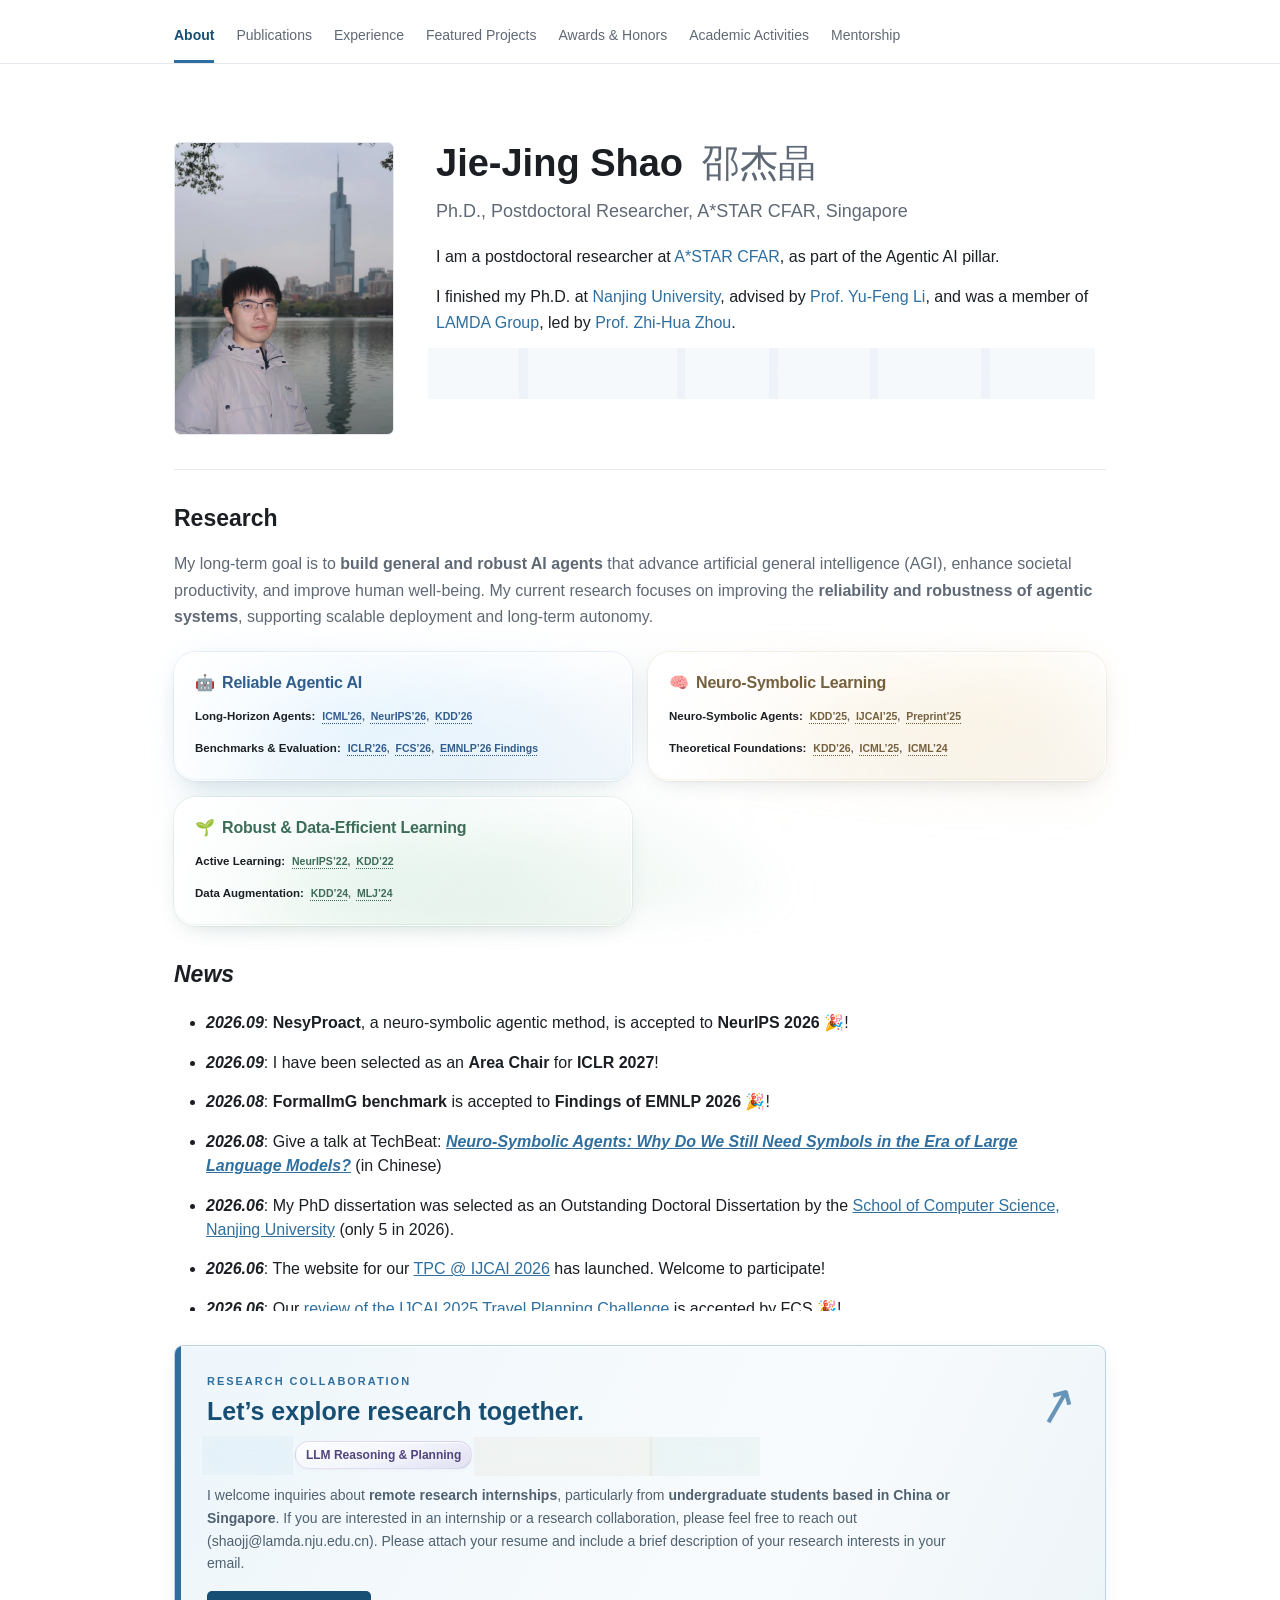
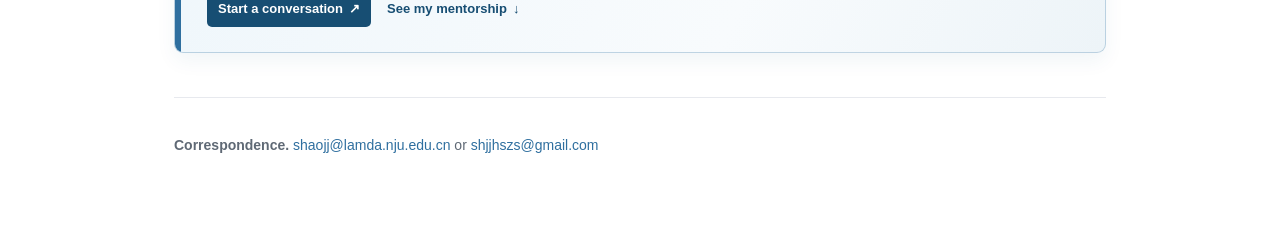
==== index.html @ 8a4b011b "Simplify recruitment email guidance to use resume" ====
<!doctype html>
<html lang="en">
  <head>
    <meta charset="utf-8">
    <meta name="viewport" content="width=device-width, initial-scale=1">
    <meta name="description" content="Jie-Jing Shao, postdoctoral researcher at A*STAR CFAR. Research in LLM agents, neuro-symbolic learning, and robust machine learning.">
    <title>Jie-Jing Shao</title>
    <link rel="icon" type="image/png" sizes="64x64" href="img/favicon-clean-shaven.png">
    <link rel="stylesheet" href="style.css">
  </head>
  <body>
    <header class="site-header">
      <nav class="nav" aria-label="Primary navigation">
        <div class="nav-links">
          <a href="#home">About</a>
          <a href="#publications">Publications</a>
          <a href="#experience">Experience</a>
          <a href="#projects">Featured Projects</a>
          <a href="#awards">Awards &amp; Honors</a>
          <a href="#service">Academic Activities</a>
          <a href="#mentorship">Mentorship</a>
        </div>
      </nav>
    </header>

    <main class="container">
      <section class="hero" id="home">
        <img class="portrait" src="img/shjj_2024_3.jpg" alt="Jie-Jing Shao">
        <div>
          <h1>Jie-Jing Shao <span class="chinese-name">邵杰晶</span></h1>
          <p class="role">Ph.D., Postdoctoral Researcher, A*STAR CFAR, Singapore</p>
          <p>
            I am a postdoctoral researcher at
            <a href="https://www.a-star.edu.sg/cfar">A*STAR CFAR</a>, as part of the Agentic AI pillar.
          </p>
          <p>
            I finished my Ph.D. at
            <a href="https://www.nju.edu.cn/">Nanjing University</a>, advised by
            <a href="https://cs.nju.edu.cn/liyf/">Prof. Yu-Feng Li</a>, and was a member of
            <a href="http://www.lamda.nju.edu.cn/">LAMDA Group</a>, led by
            <a href="http://cs.nju.edu.cn/zhouzh/">Prof. Zhi-Hua Zhou</a>.
          </p>
          <div class="link-row" aria-label="Profile links">
            <a class="pill profile-link" href="mailto:shaojj@lamda.nju.edu.cn" aria-describedby="profile-email">
              <svg class="profile-logo" viewBox="0 0 24 24" aria-hidden="true"><path d="M3 4h18a2 2 0 0 1 2 2v12a2 2 0 0 1-2 2H3a2 2 0 0 1-2-2V6a2 2 0 0 1 2-2Zm9 8.25L3.6 6.5v2.1L12 14.35l8.4-5.75V6.5L12 12.25Z" fill-rule="evenodd"/></svg>
              <span>Email</span>
              <span class="profile-tooltip" id="profile-email" role="tooltip">shaojj@lamda.nju.edu.cn</span>
            </a>
            <a class="pill profile-link" href="https://scholar.google.com/citations?user=k1tEDpQAAAAJ" aria-describedby="profile-scholar">
              <svg class="profile-logo" viewBox="0 0 24 24" aria-hidden="true"><path d="M12 2 0 10l12 8 12-8z"/><path d="M5 14v5c4 4 10 4 14 0v-5l-7 5z"/></svg>
              <span>Google Scholar</span>
              <span class="profile-tooltip" id="profile-scholar" role="tooltip">View citations</span>
            </a>
            <a class="pill profile-link" href="https://dblp.org/pid/299/4982.html" aria-describedby="profile-dblp">
              <svg class="profile-logo" viewBox="0 0 24 24" aria-hidden="true"><path d="m3 2 9 5v10l-9-5zm10 5 8 5v10l-8-5z"/></svg>
              <span>DBLP</span>
              <span class="profile-tooltip" id="profile-dblp" role="tooltip">Full publication list</span>
            </a>
            <a class="pill profile-link" href="https://github.com/sh-jj" aria-describedby="profile-github">
              <svg class="profile-logo" viewBox="0 0 24 24" aria-hidden="true"><path d="M12 .8a11.2 11.2 0 0 0-3.54 21.83c.56.1.77-.24.77-.54v-2.1c-3.13.68-3.79-1.33-3.79-1.33-.51-1.3-1.25-1.65-1.25-1.65-1.02-.7.08-.69.08-.69 1.13.08 1.73 1.16 1.73 1.16 1 1.72 2.62 1.22 3.26.93.1-.72.39-1.21.71-1.49-2.5-.28-5.13-1.25-5.13-5.57 0-1.23.44-2.23 1.16-3.02-.12-.28-.5-1.43.11-2.98 0 0 .94-.3 3.08 1.15a10.7 10.7 0 0 1 5.6 0c2.14-1.45 3.08-1.15 3.08-1.15.61 1.55.23 2.7.11 2.98.72.79 1.16 1.79 1.16 3.02 0 4.33-2.63 5.29-5.14 5.57.4.35.76 1.03.76 2.08v3.09c0 .3.2.65.78.54A11.2 11.2 0 0 0 12 .8z"/></svg>
              <span>GitHub</span>
              <span class="profile-tooltip" id="profile-github" role="tooltip">@sh-jj</span>
            </a>
            <a class="pill profile-link" href="https://www.linkedin.com/in/jie-jing-shao-768b4413a/" aria-describedby="profile-linkedin">
              <svg class="profile-logo" viewBox="0 0 24 24" aria-hidden="true"><path d="M20.45 2H3.55C2.69 2 2 2.68 2 3.52v16.96c0 .84.69 1.52 1.55 1.52h16.9c.86 0 1.55-.68 1.55-1.52V3.52c0-.84-.69-1.52-1.55-1.52ZM7.93 18.75H4.98V9.2h2.95v9.55ZM6.45 7.9a1.71 1.71 0 1 1 0-3.42 1.71 1.71 0 0 1 0 3.42Zm12.3 10.85H15.8V14.1c0-1.11-.02-2.54-1.55-2.54-1.55 0-1.79 1.21-1.79 2.46v4.73H9.51V9.2h2.83v1.3h.04c.4-.75 1.36-1.55 2.79-1.55 2.98 0 3.58 1.96 3.58 4.5v5.3Z"/></svg>
              <span>LinkedIn</span>
              <span class="profile-tooltip" id="profile-linkedin" role="tooltip">Jie-Jing Shao</span>
            </a>
            <button class="pill profile-link profile-copy" type="button" data-copy="shjj_zjsx" aria-label="WeChat: copy ID" aria-describedby="profile-wechat">
              <svg class="profile-logo" viewBox="0 0 24 24" aria-hidden="true"><path d="M9 3C4.58 3 1 5.91 1 9.5c0 2.04 1.16 3.86 2.98 5.05L3.2 17l2.92-1.47c.61.2 1.26.34 1.93.4a6.7 6.7 0 0 1-.55-2.65c0-3.9 3.68-7.05 8.2-7.05h.2C14.68 4.29 12.03 3 9 3Zm-2.7 4.1a1.05 1.05 0 1 1 0 2.1 1.05 1.05 0 0 1 0-2.1Zm5.4 0a1.05 1.05 0 1 1 0 2.1 1.05 1.05 0 0 1 0-2.1Z"/><path d="M23 13.3c0-3.2-3.27-5.8-7.3-5.8s-7.3 2.6-7.3 5.8 3.27 5.8 7.3 5.8c.82 0 1.61-.1 2.35-.31L20.7 20l-.62-2.12C21.85 16.82 23 15.16 23 13.3Zm-9.7-.8a.9.9 0 1 1 0-1.8.9.9 0 0 1 0 1.8Zm4.8 0a.9.9 0 1 1 0-1.8.9.9 0 0 1 0 1.8Z"/></svg>
              <span>WeChat</span>
              <span class="profile-tooltip" id="profile-wechat" role="tooltip">shjj_zjsx</span>
            </button>
            <span class="profile-copy-status" role="status" aria-live="polite"></span>
          </div>
        </div>
      </section>

      <section id="research" aria-labelledby="research-heading">
        <h2 id="research-heading">Research</h2>
        <p class="lead research-intro">
          My long-term goal is to <strong>build general and robust AI agents</strong> that advance artificial general intelligence (AGI), enhance societal productivity, and improve human well-being.
          My current research focuses on improving the <strong>reliability and robustness of agentic systems</strong>, supporting scalable deployment and long-term autonomy.
        </p>
        <div class="research-grid">
          <article class="research-item research-agents">
            <h3><span class="research-icon" aria-hidden="true">🤖</span> Reliable Agentic AI</h3>
            <ul class="research-subtopics">
              <li>
                <h4>Long-Horizon Agents:</h4>
                <div class="research-papers" aria-label="Long-Horizon Agents publications">
                  <button class="research-paper" type="button" data-paper-id="nsi">ICML ’26</button>
                  <button class="research-paper" type="button" data-paper-id="nesyproact">NeurIPS ’26</button>
                  <button class="research-paper" type="button" data-paper-id="skilltracer">KDD ’26</button>
                </div>
              </li>
              <li>
                <h4>Benchmarks &amp; Evaluation:</h4>
                <div class="research-papers" aria-label="Benchmarks &amp; Evaluation publications">
                  <button class="research-paper" type="button" data-paper-id="chinatravel">ICLR ’26</button>
                  <button class="research-paper" type="button" data-paper-id="travel-review">FCS ’26</button>
                  <button class="research-paper" type="button" data-paper-id="formalimg">EMNLP ’26 Findings</button>
                </div>
              </li>
            </ul>
          </article>
          <article class="research-item research-neuro-symbolic">
            <h3><span class="research-icon" aria-hidden="true">🧠</span> Neuro-Symbolic Learning</h3>
            <ul class="research-subtopics">
              <li>
                <h4>Neuro-Symbolic Agents:</h4>
                <div class="research-papers" aria-label="Neuro-Symbolic Agents publications">
                  <button class="research-paper" type="button" data-paper-id="abil">KDD ’25</button>
                  <button class="research-paper" type="button" data-paper-id="nesy-planning">IJCAI ’25</button>
                  <button class="research-paper" type="button" data-paper-id="re2">Preprint ’25</button>
                </div>
              </li>
              <li>
                <h4>Theoretical Foundations:</h4>
                <div class="research-papers" aria-label="Theoretical Foundations publications">
                  <button class="research-paper" type="button" data-paper-id="knowledge-augmentation">KDD ’26</button>
                  <button class="research-paper" type="button" data-paper-id="verification">ICML ’25</button>
                  <button class="research-paper" type="button" data-paper-id="shortcuts">ICML ’24</button>
                </div>
              </li>
            </ul>
          </article>
          <article class="research-item research-learning">
            <h3><span class="research-icon" aria-hidden="true">🌱</span> Robust &amp; Data-Efficient Learning</h3>
            <ul class="research-subtopics">
              <li>
                <h4>Active Learning:</h4>
                <div class="research-papers" aria-label="Active Learning publications">
                  <button class="research-paper" type="button" data-paper-id="log">NeurIPS ’22</button>
                  <button class="research-paper" type="button" data-paper-id="auto">KDD ’22</button>
                </div>
              </li>
              <li>
                <h4>Data Augmentation:</h4>
                <div class="research-papers" aria-label="Data Augmentation publications">
                  <button class="research-paper" type="button" data-paper-id="sra">KDD ’24</button>
                  <button class="research-paper" type="button" data-paper-id="open-set">MLJ ’24</button>
                </div>
              </li>
            </ul>
          </article>
        </div>
      </section>

      <section id="news">
        <h2>News</h2>
        <div class="news-scroll-area" tabindex="0" aria-label="News list">
          <ul class="news-list">
            <li><em>2026.09</em>: <strong>NesyProact</strong>, a neuro-symbolic agentic method, is accepted to <strong>NeurIPS 2026</strong> 🎉!</li>
            <li><em>2026.09</em>: I have been selected as an <strong>Area Chair</strong> for <strong>ICLR 2027</strong>!</li>
            <li><em>2026.08</em>: <strong>FormalImG benchmark</strong> is accepted to <strong>Findings of EMNLP 2026</strong> 🎉!</li>
            <li><em>2026.08</em>: Give a talk at TechBeat: <a href="https://www.techbeat.net/talk-info?id=1068"><em>Neuro-Symbolic Agents: Why Do We Still Need Symbols in the Era of Large Language Models?</em></a> (in Chinese)</li>
            <li><em>2026.06</em>: My PhD dissertation was selected as an Outstanding Doctoral Dissertation by the <a href="https://cs.nju.edu.cn/bf/d9/c1703a835545/page.htm">School of Computer Science, Nanjing University</a> (only 5 in 2026).</li>
            <li><em>2026.06</em>: The website for our <a href="https://chinatravel-competition.github.io/IJCAI2026/#overview">TPC @ IJCAI 2026</a> has launched. Welcome to participate!</li>
            <li><em>2026.06</em>: Our <a href="https://journal.hep.com.cn/fcs/EN/10.1007/s11704-026-52004-z">review of the IJCAI 2025 Travel Planning Challenge</a> is accepted by FCS 🎉!</li>
            <li><em>2026.05.20</em>: I completed my PhD defense. Congratulations to myself! What a perfect coincidence to defend on Nanjing University's anniversary day 🎓.</li>
            <li><em>2026.05</em>: 2 papers are accepted by KDD 2026 🎉!</li>
            <li><em>2026.05</em>: 4 papers are accepted by ICML 2026 🎉! See you in Seoul 🇰🇷!</li>
            <li><em>2026.04</em>: Our proposal for the Second Travel Planning Challenge is accepted by IJCAI 2026!</li>
            <li><em>2026.01</em>: <a href="#pub-chinatravel">ChinaTravel</a> is accepted by ICLR 2026 🎉! Many thanks to all co-authors!</li>
            <li><em>2025.11</em>: Our <a href="#pub-ijcai-survey">Neuro-Symbolic AI survey</a> is highlighted by Nature News!</li>
            <li><em>2025.10</em>: We win the Most Innovative Approach Award at NeurIPS 2025 Embodied Agents Challenge 🏆!</li>
          </ul>
        </div>
      </section>

      <section id="opportunities" class="opportunities-section">
        <div class="opportunities-callout">
          <div class="opportunities-content">
            <p class="section-kicker">RESEARCH COLLABORATION</p>
            <h2>Let’s explore research together.</h2>
            <div class="topic-tags" aria-label="Research topics">
              <span>Agentic AI</span>
              <span>LLM Reasoning &amp; Planning</span>
              <span>Neuro-Symbolic Learning</span>
              <span>World Models</span>
            </div>
            <p>I welcome inquiries about <strong>remote research internships</strong>, particularly from <strong>undergraduate students based in China or Singapore</strong>. If you are interested in an internship or a research collaboration, please feel free to reach out (shaojj@lamda.nju.edu.cn). Please attach your resume and include a brief description of your research interests in your email.</p>
            <div class="opportunities-actions">
              <a class="opportunities-primary" href="mailto:shaojj@lamda.nju.edu.cn">Start a conversation <span aria-hidden="true">↗</span></a>
              <a class="opportunities-secondary" href="#mentorship">See my mentorship <span aria-hidden="true">↓</span></a>
            </div>
          </div>
          <div class="opportunities-mark" aria-hidden="true">↗</div>
        </div>
      </section>

      <section id="experience">
        <h2>Work Experience</h2>
        <ul class="education-list work-list">
          <li><strong>2026.08 - Present</strong> · Postdoctoral Researcher<br>
            <a href="https://www.a-star.edu.sg/cfar">A*STAR Centre for Frontier AI Research (CFAR)</a>, Singapore
            <p>Agentic AI pillar</p>
          </li>
        </ul>
        <h2 id="education">Education Experience</h2>
        <ul class="education-list">
          <li>
            <strong>2019.09 - 2026.06</strong>, Ph.D., <a href="https://cs.nju.edu.cn/">School of Computer Science</a>, <a href="https://www.nju.edu.cn/">Nanjing University</a>.
            <ul>
              <li>Advisor: Professor <a href="https://cs.nju.edu.cn/liyf/">Yu-Feng Li</a> (<a href="http://www.lamda.nju.edu.cn/CH.MainPage.ashx">LAMDA Group</a>).</li>
              <li>2025.08 - 2026.04, Visiting Student, <a href="https://www.a-star.edu.sg/cfar">A*STAR CFAR</a>, advised by Dr. <a href="https://scholar.google.com/citations?user=xy6_gBUAAAAJ">Haiyan Yin</a>, Dr. <a href="https://scholar.google.com/citations?user=a1UeOvUAAAAJ">Xingrui Yu</a>, Dr. <a href="https://scholar.google.com/citations?user=uQXB6-oAAAAJ">Yueming Lyu</a>, and Prof. <a href="https://scholar.google.com/citations?user=rJMOlVsAAAAJ">Ivor Tsang</a> (IEEE Fellow).</li>
            </ul>
          </li>
          <li>
            <strong>2015.09 - 2019.06</strong>, B.E., <a href="http://ccst.jlu.edu.cn/">College of Computer Science and Technology</a>, <a href="http://www.jlu.edu.cn/">Jilin University</a>.
            <ul>
              <li>Tang Aoqing Honors Program in Science (Top ~0.5% at matriculation)</li>
            </ul>
          </li>
        </ul>
      </section>

      <section id="publications">
        <h2>Publications</h2>
        <div class="pub-toolbar" role="tablist" aria-label="Publication views">
          <button class="active topic-selected" type="button" data-pub-view="selected" data-template="template-selected">Selected</button>
          <button class="topic-date" type="button" data-pub-view="date" data-template="template-date">All by date</button>
          <!-- Topic filter tags and all counts are generated from the templates. -->
        </div>

        <div id="pubs-viewport">
            <!-- JavaScript will inject content here -->
        </div>

        <div style="display:none;">
            <!-- Publication maintenance rules:
                 Selected: curated image cards in reverse chronological order; thumbnails ONLY belong in this template.
                 Use venue, title, authors (bold own name), optional highlight, then resource links.
                 Keep image alt text descriptive; JS links thumbnails to the full-size asset.
                 All by date: complete text-only list, newest year first.
                 Topics: text-only filters derived from template-date data-topics.
                 For both All views, link the paper title to its Paper URL; do not add a
                 separate Paper row. Leave titles plain when no Paper URL is available.
                 Keep other resource links (Code, Webpage, Slides) available.
                 Add each paper once to template-date with all applicable data-topics; Selected is opt-in.
                 Preserve pub-* IDs because News and external links may target them.
            -->
            <!-- 1. Selected Works: image cards -->
            <template id="template-selected">
                <p>(* denotes equal contributions)</p>
                <ul>
                    <li id="pub-formalimg" class="pub-item-with-img" data-topics="llm-reasoning neuro-symbolic benchmarks">
                        <img class="pub-thumbnail" src="img/paper/formalimg_selected.png" alt="FormalImG benchmark examples showing concept and structural compositional generalization in text-to-image models, alongside a semantic-space diagram" loading="lazy">
                        <div class="pub-content">
                            <div class="paper-citation"><b>Findings of EMNLP 2026</b></div>
                            <h3 class="paper-title"><a href="https://openreview.net/forum?id=2arihe2d1t">FormalImG: Evaluating Structural Compositional Generalization for T2I Models</a></h3>
                            <p class="paper-authors">Hong-Jie You, <b>Jie-Jing Shao</b>, Xiao-Wen Yang, Zhi-Fan Wu, Lin-Han Jia, Lan-Zhe Guo, Yu-Feng Li.</p>
                            <div class="pub-links">
                                <a class="pub-resource-primary" href="https://openreview.net/forum?id=2arihe2d1t">Paper</a>
                                <a class="pub-resource-primary" href="https://github.com/yhj137/FormalImG">Code</a>
                            </div>
                        </div>
                    </li>
                    <li id="pub-nsi" class="pub-item-with-img">
                        <img class="pub-thumbnail" src="img/paper/nsi_selected.png" alt="NSI: lifting interaction traces into logic-grounded programs for long-horizon agentic tasks" loading="lazy">
                        <div class="pub-content">
                            <div class="paper-citation"><b>ICML 2026</b></div>
                            <h3 class="paper-title">Lifting Traces to Logic: Programmatic Skill Induction with Neuro-Symbolic Learning for Long-Horizon Agentic Tasks</h3>
                            <p class="paper-authors"><b>Jie-Jing Shao</b>, Haiyan Yin, Yueming Lyu, Xingrui Yu, Lan-Zhe Guo, Ivor Tsang, James Kwok, Yu-Feng Li.</p>
                            <div class="pub-links">
                                <a class="pub-resource-primary" href="https://arxiv.org/pdf/2605.01293">Paper</a>
                                <a class="pub-resource-primary" href="NSI/index.html">Project Page</a>
                                <a class="pub-resource-primary" href="https://github.com/sh-jj/Lifting-Traces-to-Logic-NSI">Code</a>
                            </div>
                        </div>
                    </li>

                    <li id="pub-chinatravel" class="pub-item-with-img">
                        <img class="pub-thumbnail" src="img/paper/iclr26_chinatravel.png" alt="ChinaTravel">
                        <div class="pub-content">
                            <div class="paper-citation"><b>ICLR 2026</b></div>
                            <h3 class="paper-title">ChinaTravel: An Open-Ended Travel Planning Benchmark with Compositional Constraint
                                Validation for Language Agents.</h3>
                            <p class="paper-authors"><b>Jie-Jing Shao*</b>, Bo-Wen Zhang*, Xiao-Wen Yang*, Bai-Zhi Chen, Si-Yu Han, Jing-Hao
                            Pang, Wen-Da Wei, Guohao Cai, Zhenhua Dong, Lan-Zhe Guo, Yu-Feng Li.</p>
                            <div class="pub-links">
                                <a class="pub-resource-primary" href="https://openreview.net/forum?id=0YRVlxY9BH">Paper</a>
                                <a class="pub-resource-primary" href="ChinaTravel/index.html">Project Page</a>
                                <a href="ChinaTravel/static/images/ChinaTravel_ICLR2026_poster.pdf">Poster</a>
                                <a href="https://www.bilibili.com/video/BV1U2oGBZE2o/?share_source=copy_web&vd_source=97c152cc57c83609f661bb6c4232188c&t=1721">Video</a>
                                <a class="pub-resource-primary" href="https://github.com/LAMDASZ-ML/ChinaTravel">Code</a>
                                <a href="https://huggingface.co/datasets/LAMDA-NeSy/ChinaTravel">Dataset</a>
                                <a href="https://huggingface.co/spaces/LAMDA-NeSy/ChinaTravel">Leaderboard</a>
                            </div>
                            <div class="pub-highlights">
                                <div class="pub-highlight">
                                    <strong>Benchmark behind the travel planning challenges</strong>
                                    <span><a href="https://chinatravel-competition.github.io/IJCAI2026/#overview">IJCAI 2026</a> · <a href="https://chinatravel-competition.github.io/IJCAI2025/">IJCAI 2025</a> · <a href="https://www.aicomp.cn/tracks/1428.html">AIC 2025</a></span>
                                </div>
                                <div class="pub-highlight pub-highlight-award"><strong>Excellence Award</strong><span>Demo · National “AI+” Industry Application Innovation Competition</span></div>
                            </div>
                        </div>
                    </li>

                    <li class="pub-item-with-img" data-topics="agents benchmarks">
                        <img class="pub-thumbnail" src="img/paper/revisit_travel.png" alt="Constraint Satisfaction">
                        <div class="pub-content">
                            <div class="paper-citation"><b>Preprint 2026</b></div>
                            <h3 class="paper-title">Mind the Gap to Trustworthy LLM Agents: A Systematic Evaluation on Constraint
                                Satisfaction for Real-World Travel Planning.</h3>
                            <p class="paper-authors">Bo-Wen Zhang*, Jin Ye*, <b>Jie-Jing Shao*</b>, Yu-Feng Li, Lan-Zhe Guo.</p>
                            <div class="pub-links">
                                <a class="pub-resource-primary" href="https://openreview.net/pdf?id=SXKIaWTe4N">Paper</a>
                            </div>
                            <div class="pub-highlight pub-highlight-award"><strong>Best Student Paper Award</strong><span>AAAI 2026 Workshop on Trust and Control in Agentic AI</span></div>
                        </div>
                    </li>

                    <li class="pub-item-with-img" data-topics="agents">
                        <img class="pub-thumbnail" src="img/paper/re2_agent.png" alt="Re2 Agent">
                        <div class="pub-content">
                            <div class="paper-citation"><b>Preprint 2025</b></div>
                            <h3 class="paper-title">Re^2 Agent: Reflection and Re-execution Agent for Embodied Decision Making.</h3>
                            <p class="paper-authors">Yang Chen, Hong-Jie You, <b>Jie-Jing Shao</b>, Xiao-Wen Yang, Ming Yang, Yu-Feng Li, Lan-Zhe
                            Guo.</p>
                            <div class="pub-links">
                                <a class="pub-resource-primary" href="https://openreview.net/pdf?id=nHhOvYrPMf">Paper</a>
                            </div>
                            <div class="pub-highlight pub-highlight-award"><strong>Most Innovative Approach Award</strong><span><a href="https://foundation-models-meet-embodied-agents.github.io/eai_challenge/">NeurIPS 2025 Challenge on Foundation Models for Embodied Agents</a></span></div>
                        </div>
                    </li>

                    <li id="pub-ijcai-survey" class="pub-item-with-img">
                        <img class="pub-thumbnail" src="img/paper/ijcai25_nesy_survey_selected.png"
                            alt="Neuro-Symbolic AI Survey">
                        <div class="pub-content">
                            <div class="paper-citation"><b>IJCAI 2025 Survey Track</b></div>
                            <h3 class="paper-title">Neuro-Symbolic Artificial Intelligence: Towards Improving the Reasoning Abilities of
                                Large Language Models.</h3>
                            <p class="paper-authors">Xiao-Wen Yang*, <b>Jie-Jing Shao*</b>, Lan-Zhe Guo*, Bo-Wen Zhang, Zhi Zhou, Lin-Han Jia,
                            Wang-Zhou Dai, Yu-Feng Li.</p>
                            <div class="pub-links">
                                <a class="pub-resource-primary" href="https://www.ijcai.org/proceedings/2025/1195.pdf">Paper</a>
                                <a class="pub-resource-primary" href="https://github.com/LAMDASZ-ML/Awesome-LLM-Reasoning-with-NeSy">Project Page</a>
                                <a href="https://www.youtube.com/live/PFhD1phK5Z4?si=Q2yiDAYlrvxLemW5&amp;t=7668">Presentation @ NeSy AI Summer School 2026</a>
                            </div>
                            <div class="pub-highlights">
                                <div class="pub-highlight"><strong><a href="https://www.nature.com/articles/d41586-025-03856-1">Featured in Nature News</a></strong><span>One of ten representative papers in neuro-symbolic research.</span></div>
                                <div class="pub-highlight"><strong>Invited tutorial · NeSy AI Summer School 2026</strong><span>Only participating institution from China · <a href="https://luma.com/NSSS26">Event</a></span></div>
                            </div>
                        </div>
                    </li>

                    <li id="pub-abil" class="pub-item-with-img">
                        <img class="pub-thumbnail" src="img/paper/kdd25_abil_comic.png" alt="ABIL: a robot learns from demonstrations and uses symbolic reasoning to plan multi-step tasks">
                        <div class="pub-content">
                            <div class="paper-citation"><b>KDD 2025</b></div>
                            <h3 class="paper-title">Abductive Learning for Neuro-Symbolic Grounded Imitation.</h3>
                            <p class="paper-authors"><b>Jie-Jing Shao*</b>, Hao-Ran Hao*, Xiao-Wen Yang, Yu-Feng Li.</p>
                            <div class="pub-links">
                                <a class="pub-resource-primary" href="https://arxiv.org/abs/2411.18201">Paper</a>
                                <a class="pub-resource-primary" href="KDD25_ABIL/index.html">Project Page</a>
                                <a class="pub-resource-primary" href="https://github.com/Hoar012/ABIL-KDD-2025">Code</a>
                            </div>
                            <div class="pub-highlight pub-highlight-award"><strong>Best Paper Award</strong><span>PAKDD 2024 Workshop on Robust Machine Learning in Open Environments · <a href="slides/ABIL_PAKDDW_Slides_v3.pdf">Slides</a></span></div>
                        </div>
                    </li>
                    <!--
                    <li class="pub-item-with-img">
                        <img class="pub-thumbnail" src="img/paper/icml25_verification.png" alt="Verification Learning">
                        <div class="pub-content">
                            <div class="paper-citation"><b>ICML 2025</b></div>
                            <h3 class="paper-title">Verification Learning: Make Unsupervised Neuro-Symbolic System Feasible.</h3>
                            <p class="paper-authors">Lin-Han Jia, Wen-Chao Hu, <b>Jie-Jing Shao</b>, Lan-Zhe Guo, Yu-Feng Li.</p>
                            <div class="pub-links">
                                <a href="https://arxiv.org/abs/2503.12917"> Paper </a>
                            </div>
                        </div>
                    </li> -->
                    <li id="pub-sra" class="pub-item-with-img">
                        <img class="pub-thumbnail" src="img/paper/kdd24_sra_comic.png" alt="SRA: reverse trajectory generation teaches a robot to act from unfamiliar states toward expert states">
                        <div class="pub-content">
                            <div class="paper-citation"><b>KDD 2024</b></div>
                            <h3 class="paper-title">Offline Imitation Learning with Model-based Reverse Augmentation.</h3>
                            <p class="paper-authors"><b>Jie-Jing Shao*</b>, Hao-Sen Shi*, Lan-Zhe Guo, Yu-Feng Li.</p>
                            <div class="pub-links">
                                <a class="pub-resource-primary" href="https://arxiv.org/abs/2406.12550">Paper</a>
                                <a class="pub-resource-primary" href="KDD24_SRA/index.html">Project Page</a>
                                <a class="pub-resource-primary" href="https://github.com/sh-jj/SRA-KDD-2024">Code</a>
                                <a href="slides/SRA-KDD-0827.pdf">Slides</a>
                            </div>
                        </div>
                    </li>

                    <!--
                    <li class="pub-item-with-img">
                        <img class="pub-thumbnail" src="img/paper/icml24_shortcut.png" alt="Shortcut Theory">
                        <div class="pub-content">
                            <div class="paper-citation"><b>ICML 2024</b></div>
                            <h3 class="paper-title">Analysis for Abductive Learning and Neural-Symbolic Reasoning Shortcuts.</h3>
                            <p class="paper-authors">Xiao-Wen Yang, Wen-Da Wei, <b>Jie-Jing Shao</b>, Yu-Feng Li, Zhi-Hua Zhou.</p>
                            <div class="pub-links">
                                <a class="pub-resource-primary" href="https://openreview.net/pdf?id=AQYabSOfci">Paper</a>
                                <a href="https://www.lamda.nju.edu.cn/yangxw/shortcuttheory/index.html"> Project Page
                                </a>
                            </div>
                        </div>
                    </li>

                    <li class="pub-item-with-img">
                        <img class="pub-thumbnail" src="img/paper/ml24_openset.png" alt="OpenSet">
                        <div class="pub-content">
                            <div class="paper-citation"><b>Machine Learning 2024</b></div>
                            <h3 class="paper-title">Open-Set Learning under Covariate Shift.</h3>
                            <p class="paper-authors"><b>Jie-Jing Shao*</b>, Xiao-Wen Yang*, Lan-Zhe Guo.</p>
                            <div class="pub-links">
                                <a class="pub-resource-primary" href="https://link.springer.com/article/10.1007/s10994-022-06237-1">Paper</a>
                            </div>
                        </div>
                    </li>

                    <li class="pub-item-with-img">
                        <img class="pub-thumbnail" src="img/paper/neurips22_log.png" alt="LOG">
                        <div class="pub-content">
                            <div class="paper-citation"><b>NeurIPS 2022</b></div>
                            <h3 class="paper-title">LOG: Active Model Adaptation for Label-Efficient OOD Generalization.</h3>
                            <p class="paper-authors"><b>Jie-Jing Shao</b>, Lan-Zhe Guo, Xiao-Wen Yang, Yu-Feng Li.</p>
                            <div class="pub-links">
                                <a class="pub-resource-primary" href="https://openreview.net/pdf?id=VdQWVdT_8v">Paper</a>
                            </div>
                        </div>
                    </li> -->

                    <!-- <li class="pub-item-with-img">
                        <img class="pub-thumbnail" src="img/paper/kdd22_auto.png" alt="Active Adaptation">
                        <div class="pub-content">
                            <div class="paper-citation"><b>KDD 2022</b></div>
                            <h3 class="paper-title">Active Model Adaptation Under Unknown Shift.</h3>
                            <p class="paper-authors"><b>Jie-Jing Shao</b>, Yunlu Xu, Zhanzhan Cheng, Yu-Feng Li.</p>
                            <div class="pub-links">
                                <a class="pub-resource-primary" href="https://cs.nju.edu.cn/liyf/paper/kdd22-auto.pdf">Paper</a>
                            </div>
                            This work has been deployed in Hikvision's Intelligent Transportation Systems.
                        </div>
                    </li> -->


                </ul>
            </template>

            <!-- 3. By Date -->
            <template id="template-date">
<div class="pub-year">2026</div>
<ul>
<li data-paper-id="nesyproact" id="pub-nesyproact" class="pub-card" data-topics="agents llm-reasoning neuro-symbolic"><div class="pub-content"><h3 class="paper-title"><a href="https://openreview.net/pdf?id=9xteuRjHr7">NesyProAct: Proactive Neural-Symbolic Control for Web Agents</a></h3><p class="paper-authors">Tianyi Tang, Keyi Xiang, <b>Jie-Jing Shao</b>, Yueming Lyu, Ivor Tsang, Yew-Soon Ong, Haiyan Yin.</p><div class="paper-citation">In: Advances in Neural Information Processing Systems (<b>NeurIPS'26</b>).</div></div></li>
<li data-paper-id="formalimg" class="pub-card" data-topics="llm-reasoning neuro-symbolic benchmarks"><div class="pub-content"><h3 class="paper-title"><a href="https://openreview.net/forum?id=2arihe2d1t">FormalImG: Evaluating Structural Compositional Generalization for T2I Models</a></h3><p class="paper-authors">Hong-Jie You, <b>Jie-Jing Shao</b>, Xiao-Wen Yang, Zhi-Fan Wu, Lin-Han Jia, Lan-Zhe Guo, Yu-Feng Li.</p><div class="paper-citation">In: Findings of the 2026 Conference on Empirical Methods in Natural Language Processing (<b>Findings of EMNLP'26</b>). (<a href="https://github.com/yhj137/FormalImG">Code</a>)</div></div></li>
<li class="pub-card" data-topics="weakly-supervised neuro-symbolic"><div class="pub-content"><h3 class="paper-title"><a href="https://crad.ict.ac.cn/en/article/doi/10.7544/issn1000-1239.202660454">Knowledge-Guided Active Learning for Explainable Human-AI Collaboration</a></h3><p class="paper-authors"><b>Jie-Jing Shao</b>, Ming Yang, Xiao-Wen Yang, Yu-Feng Li.</p><div class="paper-citation"><b>Journal of Computer Research and Development, 2026 (In Chinese)</b>.</div></div></li>
<li data-paper-id="skilltracer" class="pub-card" data-topics="agents llm-reasoning"><div class="pub-content"><h3 class="paper-title">SkillTracer: Structural Failure Attribution and Refinement of Agentic Skills in Long-Horizon Web Tasks</h3><p class="paper-authors">Yuyang Li, Yiran Dou, <b>Jie-Jing Shao</b>, Yueming Lyu, Ivor Tsang, Haiyan Yin.</p><div class="paper-citation">In: Proceedings of the 32nd ACM SIGKDD Conference on Knowledge Discovery and Data Mining (<b>KDD'26</b>).</div></div></li>
<li data-paper-id="knowledge-augmentation" class="pub-card" data-topics="neuro-symbolic weakly-supervised"><div class="pub-content"><h3 class="paper-title"><a href="https://doi.org/10.1145/3770855.3817988">Mitigating Neuro-Symbolic Reasoning Shortcuts with Data-Driven Knowledge Augmentation</a></h3><p class="paper-authors">Yu-Feng Li, Xiao-Wen Yang, Wen-Da Wei, <b>Jie-Jing Shao</b>, Lan-Zhe Guo.</p><div class="paper-citation">In: Proceedings of the 32nd ACM SIGKDD Conference on Knowledge Discovery and Data Mining (<b>KDD'26</b>).</div></div></li>
<li data-paper-id="nsi" class="pub-card" data-topics="agents llm-reasoning neuro-symbolic"><div class="pub-content"><h3 class="paper-title"><a href="https://arxiv.org/pdf/2605.01293">Lifting Traces to Logic: Programmatic Skill Induction with Neuro-Symbolic Learning for Long-Horizon Agentic Tasks</a></h3><p class="paper-authors"><b>Jie-Jing Shao</b>, Haiyan Yin, Yueming Lyu, Xingrui Yu, Lan-Zhe Guo, Ivor Tsang, James Kwok, Yu-Feng Li.</p><div class="paper-citation">In: Proceedings of the 43rd International Conference on Machine Learning (<b>ICML'26</b>). (<a href="NSI/index.html">Webpage</a>, <a href="https://github.com/sh-jj/Lifting-Traces-to-Logic-NSI">Code</a>)</div></div></li>
<li class="pub-card" data-topics="llm-reasoning"><div class="pub-content"><h3 class="paper-title">Stabilizing Recurrent Dynamics for Test-Time Scalable Latent Reasoning in Looped Language Models</h3><p class="paper-authors">Xiao-Wen Yang, Ziyu Han, Xi-Hua Zhang, Wen-Da Wei, <b>Jie-Jing Shao</b>, Lan-Zhe Guo, Yu-Feng Li.</p><div class="paper-citation">In: Proceedings of the 43rd International Conference on Machine Learning (<b>ICML'26</b>).</div></div></li>
<li class="pub-card" data-topics="creative weakly-supervised"><div class="pub-content"><h3 class="paper-title">Pianist Transformer: Towards Expressive Piano Performance Rendering via Scalable Self-Supervised Pre-Training</h3><p class="paper-authors">Hong-Jie You, <b>Jie-Jing Shao</b>, Xiao-Wen Yang, Lin-Han Jia, Lan-Zhe Guo, Yu-Feng Li.</p><div class="paper-citation">In: Proceedings of the 43rd International Conference on Machine Learning (<b>ICML'26</b>).</div></div></li>
<li class="pub-card" data-topics="weakly-supervised neuro-symbolic"><div class="pub-content"><h3 class="paper-title">Quantitative Estimation of Target Task Performance from Unsupervised Pretext Task in Semi/Self-Supervised Learning</h3><p class="paper-authors">Lin-Han Jia, Siyu Han, Wen-Chao Hu, <b>Jie-Jing Shao</b>, Wen-Da Wei, Zhi Zhou, Lan-Zhe Guo, Yu-Feng Li.</p><div class="paper-citation">In: Proceedings of the 43rd International Conference on Machine Learning (<b>ICML'26</b>).</div></div></li>
<li data-paper-id="chinatravel" class="pub-card" data-topics="agents benchmarks neuro-symbolic llm-reasoning"><div class="pub-content"><h3 class="paper-title"><a href="https://openreview.net/forum?id=0YRVlxY9BH">ChinaTravel: An Open-Ended Travel Planning Benchmark with Compositional Constraint Validation for Language Agents</a></h3><p class="paper-authors"><b>Jie-Jing Shao*</b>, Bo-Wen Zhang*, Xiao-Wen Yang*, Bai-Zhi Chen, Si-Yu Han, Jing-Hao Pang, Wen-Da Wei, Guohao Cai, Zhenhua Dong, Lan-Zhe Guo, Yu-Feng Li.</p><div class="paper-citation">In: Proceedings of The 14th International Conference on Learning Representations (<b>ICLR'26</b>). <br/> The preliminary version is accepted on the LLM Evals Workshop @ NeurIPS 2025. (<a href="ChinaTravel/index.html">Webpage</a>, <a href="ChinaTravel/static/images/ChinaTravel_ICLR2026_poster.pdf">Poster</a>, <a href="https://www.bilibili.com/video/BV1U2oGBZE2o/?share_source=copy_web&amp;vd_source=97c152cc57c83609f661bb6c4232188c&amp;t=1721">Video</a>, <a href="https://github.com/LAMDASZ-ML/ChinaTravel">Code</a>)</div></div></li>
<li data-paper-id="travel-review" class="pub-card" data-topics="agents benchmarks llm-reasoning"><div class="pub-content"><h3 class="paper-title"><a href="https://journal.hep.com.cn/fcs/EN/10.1007/s11704-026-52004-z">A Review of the IJCAI 2025 Travel Planning Challenge: Bench-marking LLM Agents with Compositional Constraints</a></h3><p class="paper-authors">Bo-Wen Zhang*, Jin Ye*, <b>Jie-Jing Shao*</b>, Xiao-Wen Yang, Kun-Yang Yu, Zhi Zhou, Yu-Feng Li, Lan-Zhe Guo.</p><div class="paper-citation"><b>Frontiers of Computer Science</b>, 2026. DOI: 10.1007/s11704-026-52004-z.</div></div></li>
<li class="pub-card" data-topics="agents benchmarks llm-reasoning"><div class="pub-content"><h3 class="paper-title"><a href="https://openreview.net/pdf?id=SXKIaWTe4N">Mind the Gap to Trustworthy LLM Agents: A Systematic Evaluation on Constraint Satisfaction for Real-World Travel Planning</a></h3><p class="paper-authors">Bo-Wen Zhang*, Jin Ye*, <b>Jie-Jing Shao*</b>, Yu-Feng Li, Lan-Zhe Guo.</p><div class="paper-citation"><b>Preprint 2026</b>. Best Student Paper Award, AAAI 2026 Workshop on Trust and Control in Agentic AI.</div></div></li>
<li class="pub-card" data-topics="llm-reasoning"><div class="pub-content"><h3 class="paper-title"><a href="https://arxiv.org/abs/2502.04404">Step Back to Leap Forward: Self-Backtracking for Boosting Reasoning of Language Models</a></h3><p class="paper-authors">Xiao-Wen Yang, Xuan-Yi Zhu, Wen-Da Wei, Ding-Chu Zhang, <b>Jie-Jing Shao</b>, Zhi Zhou, Lan-Zhe Guo, Yu-Feng Li.</p><div class="paper-citation">In: Proceedings of the 40th AAAI conference on Artificial Intelligence (<b>AAAI'26</b>).</div></div></li>
</ul>
<div class="pub-year">2025</div>
<ul>
<li data-paper-id="abil" class="pub-card" data-topics="neuro-symbolic agents"><div class="pub-content"><h3 class="paper-title"><a href="https://arxiv.org/abs/2411.18201">Abductive Learning for Neuro-Symbolic Grounded Imitation</a></h3><p class="paper-authors"><b>Jie-Jing Shao*</b>, Hao-Ran Hao*, Xiao-Wen Yang, Yu-Feng Li.</p><div class="paper-citation">In: Proceedings of the 31st ACM SIGKDD Conference on Knowledge Discovery and Data Mining (<b>KDD'25</b>). (<a href="KDD25_ABIL/index.html">Webpage</a>, <a href="https://github.com/Hoar012/ABIL-KDD-2025">Code</a>, <a href="slides/ABIL_PAKDDW_Slides_v3.pdf">Slides</a>). <br/> Presented at PAKDD 2024 Workshop on Robust Machine Learning in Open Environments, <b>Best Paper Award</b> (<a href="slides/ABIL_PAKDDW_Slides_v3.pdf">Slides</a>)</div></div></li>
<li data-paper-id="nesy-planning" class="pub-card" data-topics="agents llm-reasoning neuro-symbolic"><div class="pub-content"><h3 class="paper-title"><a href="https://www.ijcai.org/proceedings/2025/0682.pdf">Breaking the Self-Evaluation Barrier: Reinforced Neuro-Symbolic Planning with Large Language Models</a></h3><p class="paper-authors"><b>Jie-Jing Shao*</b>, Hong-Jie You*, Guohao Cai, Quanyu Dai, Zhenhua Dong, Lan-Zhe Guo.</p><div class="paper-citation">In: Proceedings of the 34th International Joint Conference on Artificial Intelligence (<b>IJCAI'25</b>).</div></div></li>
<li data-paper-id="re2" class="pub-card" data-topics="agents llm-reasoning neuro-symbolic"><div class="pub-content"><h3 class="paper-title"><a href="https://openreview.net/pdf?id=nHhOvYrPMf">Re^2 Agent: Reflection and Re-execution Agent for Embodied Decision Making</a></h3><p class="paper-authors">Yang Chen, Hong-Jie You, <b>Jie-Jing Shao</b>, Xiao-Wen Yang, Ming Yang, Yu-Feng Li, Lan-Zhe Guo.</p><div class="paper-citation"><b>Preprint 2025</b>. Most Innovative Approach Award, <a href="https://foundation-models-meet-embodied-agents.github.io/eai_challenge/">NeurIPS 2025 Challenge on Foundation Models for Embodied Agents</a>.</div></div></li>
<li class="pub-card" data-topics="neuro-symbolic llm-reasoning"><div class="pub-content"><h3 class="paper-title"><a href="https://www.ijcai.org/proceedings/2025/1195.pdf">Neuro-Symbolic Artificial Intelligence: Towards Improving the Reasoning Abilities of Large Language Models</a></h3><p class="paper-authors">Xiao-Wen Yang*, <b>Jie-Jing Shao*</b>, Lan-Zhe Guo*, Bo-Wen Zhang, Zhi Zhou, Lin-Han Jia, Wang-Zhou Dai, Yu-Feng Li.</p><div class="paper-citation">In: Proceedings of the 34th International Joint Conference on Artificial Intelligence (<b>IJCAI'25 Survey Track</b>).</div></div></li>
<li data-paper-id="verification" class="pub-card" data-topics="neuro-symbolic"><div class="pub-content"><h3 class="paper-title"><a href="https://arxiv.org/abs/2503.12917">Verification Learning: Make Unsupervised Neuro-Symbolic System Feasible</a></h3><p class="paper-authors">Lin-Han Jia, Wen-Chao Hu, <b>Jie-Jing Shao</b>, Lan-Zhe Guo, Yu-Feng Li.</p><div class="paper-citation">In: Proceedings of the 42nd International Conference on Machine Learning (<b>ICML'25</b>).</div></div></li>
<li class="pub-card" data-topics="neuro-symbolic"><div class="pub-content"><h3 class="paper-title"><a href="https://www.ijcai.org/proceedings/2025/0727.pdf">Curriculum Abductive Learning for Mitigating Reasoning Shortcuts</a></h3><p class="paper-authors">Wen-Da Wei, Xiao-Wen Yang, <b>Jie-Jing Shao</b>, Lan-Zhe Guo.</p><div class="paper-citation">In: Proceedings of the 34th International Joint Conference on Artificial Intelligence (<b>IJCAI'25</b>).</div></div></li>
<li class="pub-card" data-topics="weakly-supervised"><div class="pub-content"><h3 class="paper-title"><a href="https://arxiv.org/abs/2412.18256">Robust Semi-Supervised Learning in Open Environments</a></h3><p class="paper-authors">Lan-Zhe Guo, Lin-Han Jia, <b>Jie-Jing Shao</b>, Yu-Feng Li.</p><div class="paper-citation"><b>Frontiers of Computer Science</b>, 2025.</div></div></li>
</ul>
<div class="pub-year">2024</div>
<ul>
<li data-paper-id="sra" class="pub-card" data-topics="weakly-supervised agents"><div class="pub-content"><h3 class="paper-title"><a href="https://arxiv.org/abs/2406.12550">Offline Imitation Learning with Model-based Reverse Augmentation</a></h3><p class="paper-authors"><b>Jie-Jing Shao*</b>, Hao-Sen Shi*, Lan-Zhe Guo, Yu-Feng Li.</p><div class="paper-citation">In: Proceedings of the 30th ACM SIGKDD Conference on Knowledge Discovery and Data Mining (<b>KDD'24</b>). (<a href="KDD24_SRA/index.html">Webpage</a>, <a href="https://github.com/sh-jj/SRA-KDD-2024">Code</a>, <a href="slides/SRA-KDD-0827.pdf">Slides</a>)</div></div></li>
<li data-paper-id="open-set" class="pub-card" data-topics="weakly-supervised"><div class="pub-content"><h3 class="paper-title"><a href="https://link.springer.com/article/10.1007/s10994-022-06237-1">Open-Set Learning under Covariate Shift</a></h3><p class="paper-authors"><b>Jie-Jing Shao*</b>, Xiao-Wen Yang*, Lan-Zhe Guo.</p><div class="paper-citation"><b>Machine Learning</b>, 2024.</div></div></li>
<li data-paper-id="shortcuts" class="pub-card" data-topics="neuro-symbolic"><div class="pub-content"><h3 class="paper-title"><a href="https://openreview.net/pdf?id=AQYabSOfci">Analysis for Abductive Learning and Neural-Symbolic Reasoning Shortcuts</a></h3><p class="paper-authors">Xiao-Wen Yang, Wen-Da Wei, <b>Jie-Jing Shao</b>, Yu-Feng Li, Zhi-Hua Zhou.</p><div class="paper-citation">In: Proceedings of the 41st International Conference on Machine Learning (<b>ICML'24</b>).</div></div></li>
<li class="pub-card" data-topics="weakly-supervised llm-reasoning"><div class="pub-content"><h3 class="paper-title"><a href="https://arxiv.org/abs/2309.10019">Long-Tail Learning with Foundation Model: Heavy Fine-tuning Hurts. </a></h3><p class="paper-authors">Jiang-Xin Shi, Tong Wei, Zhi Zhou, <b>Jie-Jing Shao</b>, Xin-Yan Han, Yu-Feng Li.</p><div class="paper-citation">In: Proceedings of the 41st International Conference on Machine Learning (<b>ICML'24</b>).</div></div></li>
<li data-paper-id="safe-abl" class="pub-card" data-topics="neuro-symbolic"><div class="pub-content"><h3 class="paper-title"><a href="https://ojs.aaai.org/index.php/AAAI/article/view/29572"> Safe Abductive Learning in the Presence of Inaccurate Rules</a></h3><p class="paper-authors">Xiao-Wen Yang, <b>Jie-Jing Shao</b>, Wei-Wei Tu, Yu-Feng Li, Wang-Zhou Dai, Zhi-Hua Zhou.</p><div class="paper-citation">In: Proceedings of the 38th AAAI conference on Artificial Intelligence (<b>AAAI'24</b>).</div></div></li>
</ul>
<div class="pub-year">2023</div>
<ul>
<li class="pub-card" data-topics="weakly-supervised agents"><div class="pub-content"><h3 class="paper-title"><a href="https://openreview.net/pdf?id=7fxzVTSgZC">Offline Imitation Learning without Auxiliary High-quality Behavior Data</a></h3><p class="paper-authors"><b>Jie-Jing Shao</b>, Hao-Sen Shi, Tian Xu, Lan-Zhe Guo, Yang Yu, Yu-Feng Li.</p><div class="paper-citation">Preprint, 2023.</div></div></li>
<li class="pub-card" data-topics="weakly-supervised llm-reasoning"><div class="pub-content"><h3 class="paper-title"><a href="https://arxiv.org/pdf/2310.03324">Investigating the Limitation of CLIP Models: The Worst-performing Categories</a></h3><p class="paper-authors"><b>Jie-Jing Shao*</b>, Jiang-Xin Shi*, Xiao-Wen Yang*, Lan-Zhe Guo, Yu-Feng Li.</p><div class="paper-citation">Preprint, 2023.</div></div></li>
<li class="pub-card" data-topics="llm-reasoning"><div class="pub-content"><h3 class="paper-title"><a href="https://neurips2023-enlsp.github.io/papers/paper_32.pdf">Lightweight Retrieval Tuning for Black-Box Language Models</a></h3><p class="paper-authors">Xiao-Wen Yang, Hong-Jie You, Peng-Xiao Song, Hao-Ran Hao, <b>Jie-Jing Shao</b>, Yu-Feng Li.</p><div class="paper-citation">In: Efficient Natural Language and Speech Processing Workshop at NeurIPS'23 (<b>ENLSP'23</b>).</div></div></li>
<li class="pub-card" data-topics="weakly-supervised"><div class="pub-content"><h3 class="paper-title"><a href="https://proceedings.mlr.press/v202/jia23a/jia23a.pdf">Bidirectional Adaptation for Robust Semi-Supervised Learning with Inconsistent Data Distributions</a></h3><p class="paper-authors">Lin-Han Jia, Lan-Zhe Guo, Zhi Zhou, <b>Jie-Jing Shao</b>, Yuke Xiang, Yu-Feng Li.</p><div class="paper-citation">In: Proceedings of the 40th International Conference on Machine Learning (<b>ICML'23</b>).</div></div></li>
</ul>
<div class="pub-year">2022-2021</div>
<ul>
<li data-paper-id="log" class="pub-card" data-topics="weakly-supervised"><div class="pub-content"><h3 class="paper-title"><a href="https://openreview.net/pdf?id=VdQWVdT_8v">LOG: Active Model Adaptation for Label-Efficient OOD Generalization</a></h3><p class="paper-authors"><b>Jie-Jing Shao</b>, Lan-Zhe Guo, Xiao-Wen Yang, Yu-Feng Li.</p><div class="paper-citation">In: Advances in Neural Information Processing Systems (<b>NeurIPS'22</b>).</div></div></li>
<li data-paper-id="auto" class="pub-card" data-topics="weakly-supervised"><div class="pub-content"><h3 class="paper-title"><a href="https://cs.nju.edu.cn/liyf/paper/kdd22-auto.pdf">Active Model Adaptation Under Unknown Shift</a></h3><p class="paper-authors"><b>Jie-Jing Shao</b>, Yunlu Xu, Zhanzhan Cheng, Yu-Feng Li.</p><div class="paper-citation">In: Proceedings of the 28th ACM SIGKDD Conference on Knowledge Discovery and Data Mining (<b>KDD'22</b>).</div></div></li>
<li class="pub-card" data-topics="weakly-supervised"><div class="pub-content"><h3 class="paper-title"><a href="https://openreview.net/pdf?id=lDohSFOHr0">Robust Semi-Supervised Learning when Not All Classes have Labels</a></h3><p class="paper-authors">Lan-Zhe Guo, Yi-Ge Zhang, Zhi-Fan Wu, <b>Jie-Jing Shao</b>, Yu-Feng Li.</p><div class="paper-citation">In: Advances in Neural Information Processing Systems (<b>NeurIPS'22</b>).</div></div></li>
<li class="pub-card" data-topics="weakly-supervised"><div class="pub-content"><h3 class="paper-title"><a href="https://www.ijcai.org/proceedings/2021/0407.pdf">Towards Robust Model Reuse in the Presence of Latent Domains</a></h3><p class="paper-authors"><b>Jie-Jing Shao</b>, Zhanzhan Cheng, Yu-Feng Li, Shiliang Pu.</p><div class="paper-citation">In: Proceedings of the 30th International Joint Conference on Artificial Intelligence (<b>IJCAI'21</b>).</div></div></li>
<li class="pub-card" data-topics="weakly-supervised"><div class="pub-content"><h3 class="paper-title"><a href="https://cs.nju.edu.cn/liyf/paper/kdd21-limi.pdf">Learning from Imbalanced and Incomplete Supervision with Its Application to Ride-Sharing Liability Judgment</a></h3><p class="paper-authors">Lan-Zhe Guo, Zhi Zhou, <b>Jie-Jing Shao</b>, Qi Zhang, Feng Kuang, Gao-Le Li, Zhang-Xun Liu, Guo-Bin Wu, Nan Ma, Qun Li, Yu-Feng Li.</p><div class="paper-citation">In: Proceedings of the 27th ACM SIGKDD Conference on Knowledge Discovery and Data Mining (<b>KDD'21</b>).</div></div></li>
</ul>
</template>

            <!-- Topic metadata only. Papers and their space-separated data-topics
                 live in template-date; one paper may belong to multiple topics.
                 Keep topic-* IDs stable for shareable links. -->
            <template id="template-topic">
              <h3 class="pub-topic topic-blue" id="topic-agents">Agents</h3>
              <h3 class="pub-topic topic-rose" id="topic-llm-reasoning">LLMs / VLMs</h3>
              <h3 class="pub-topic topic-purple" id="topic-neuro-symbolic">Neuro-Symbolic</h3>
              <h3 class="pub-topic topic-slate" id="topic-benchmarks">Benchmarks</h3>
              <h3 class="pub-topic topic-orange" id="topic-creative">Creative AI</h3>
              <h3 class="pub-topic topic-green" id="topic-weakly-supervised">Weakly-Supervised Learning</h3>
            </template>
        </div>
      </section>

      <section id="projects">
        <h2>Featured Projects</h2>
        <div class="project-list">
          <ul class="project-items">
            <li>
              <strong>Travel Planning Agents</strong>
              <p>A comprehensive ecosystem to advance language agents for real-world travel planning:</p>
              <ul>
                <li><strong>Benchmark</strong>: Developed <a href="ChinaTravel/index.html">ChinaTravel</a> (ICLR'26), the first benchmark for evaluating compositional language instructions, supporting both Chinese and English. [<a href="ChinaTravel/static/images/ChinaTravel_ICLR2026_poster.pdf">Poster</a>] [<a href="https://www.bilibili.com/video/BV1U2oGBZE2o/?share_source=copy_web&vd_source=97c152cc57c83609f661bb6c4232188c&t=1721">Video</a>] [<a href="https://github.com/LAMDA-NeSy/ChinaTravel">Codebase</a>] [<a href="https://huggingface.co/datasets/LAMDA-NeSy/ChinaTravel">Dataset</a>] [<a href="https://huggingface.co/spaces/LAMDA-NeSy/ChinaTravel">Leaderboard</a>]</li>
                <li><strong>Challenge Organization</strong>: Organized international challenges at <strong><a href="https://chinatravel-competition.github.io/IJCAI2026/#overview">IJCAI 2026</a></strong>, <strong><a href="https://chinatravel-competition.github.io/IJCAI2025/">IJCAI 2025</a></strong>, and <strong><a href="https://www.aicomp.cn">AIC 2025</a></strong> to promote agent research, with a FCS <a href="https://journal.hep.com.cn/fcs/EN/10.1007/s11704-026-52004-z">review paper</a> summarizing the IJCAI 2025 challenge.</li>
                <li><strong>Evaluation &amp; Analysis</strong>: Systematically evaluated the large language models (<a href="https://openreview.net/pdf?id=SXKIaWTe4N">Mind the Gap</a>) for agentic travel planning, awarded Best Student Paper at AAAI'26 Workshop.</li>
                <li><strong>Applications/Demonstrations</strong>: <a href="https://www.saikr.com/vse/2024/DIGIX">The 6th Global Campus Artificial Intelligence Algorithm Elite Competition</a>, <a href="certificates/digix_national.pdf">Third Prize in National Finals</a> &amp; <a href="certificates/digix_jiangsu.pdf">Second Prize of Jiangsu Province</a>, 2024; National "AI+" Industry Application Innovation Competition, <a href="certificates/Industry_Application_Excellence.pdf">Excellence Award</a>, 2024.</li>
              </ul>
            </li>
            <li>
              <a href="https://neurips25-eai.github.io">NeurIPS 2025 Challenge on Foundation Models Meet Embodied Agents.</a> 2025.10-2025.12<br>
              <strong><a href="certificates/EAI_award_certificate.pdf">Most Innovative Approach Award</a></strong>
            </li>
            <li>
              <a href="http://www.jidiai.cn/aamas_2023/">AAMAS 2023 Imperfect-information Card Games Competition.</a> 2023.6<br>
              <a href="certificates/AAMAS2023_top8.pdf">Top 8 Finalists</a>
            </li>
            <li>
              Multi-Task Learning for Recommendation. 2022.11<br>
              Spark Award by Huawei, <a href="https://cs.nju.edu.cn/46/76/c1660a607862/page.htm">Reported by department.</a>
            </li>
          </ul>
        </div>
      </section>

      <section id="awards">
        <h2>Awards &amp; Honors</h2>
        <!--
          Awards & Honors 图标分类（新增条目时按奖项性质优先选用）：
          🎓 学位或学位论文相关荣誉；🏆 论文、创新方法等正式奖项；🏅 综合性竞赛荣誉；
          🎗️ 奖学金、资助或个人荣誉；🔬 科研、研究或实践项目；
          🥇 明确的金牌、第一名或冠军。若一个奖项兼有多种属性，选择最具辨识度的一类。
          每条奖项名称以 .award-keyword 包裹，用于悬停时的彩色强调。
        -->
        <ul class="plain-list award-list">
          <li><span class="award-icon" aria-hidden="true">🎓</span><span><span class="award-keyword">Outstanding Doctoral Dissertation</span>, <a href="https://cs.nju.edu.cn/bf/d9/c1703a835545/page.htm">School of Computer Science, Nanjing University</a>, 2026.06.</span></li>
          <li><span class="award-icon" aria-hidden="true">🏆</span><span><span class="award-keyword">Best Student Paper Award</span>, AAAI 2026 Workshop on Trustworthy Agentic AI, 2026.</span></li>
          <li><span class="award-icon" aria-hidden="true">🏆</span><span><span class="award-keyword">Most Innovative Approach Award</span>, NeurIPS 2025 Challenge on Foundation Models Meet Embodied Agents, 2025.</span></li>
          <li><span class="award-icon" aria-hidden="true">🎗️</span><span><span class="award-keyword">Huawei Scholarship</span>, Nanjing University, 2025.</span></li>
          <li><span class="award-icon" aria-hidden="true">🏆</span><span><span class="award-keyword">Best Paper Award</span>, Robust Machine Learning in Open Environments Workshop@PAKDD 2024.</span></li>
          <li><span class="award-icon" aria-hidden="true">🔬</span><span><span class="award-keyword">Postgraduate Research &amp; Practice Innovation Program of Jiangsu Province</span>, Jiangsu Province, 2024.</span></li>
          <li><span class="award-icon" aria-hidden="true">🎗️</span><span><span class="award-keyword">Tencent Scholarship</span>, Nanjing University, 2022.</span></li>
          <li><span class="award-icon" aria-hidden="true">🎗️</span><span><span class="award-keyword">Outstanding Graduate Students</span>, Nanjing University, 2021.</span></li>
          <li><span class="award-icon" aria-hidden="true">🎗️</span><span><span class="award-keyword">National Scholarship</span>, 2021.</span></li>
          <li><span class="award-icon" aria-hidden="true">🎗️</span><span><span class="award-keyword">LAMDA Elite Award</span>, Runner-up, 2021.</span></li>
          <li><span class="award-icon" aria-hidden="true">🎗️</span><span><span class="award-keyword">Tang Aoqing Honors Program of Research and Practice Award</span>, First Prize, Jilin University, 2016.6.</span></li>
          <li><span class="award-icon" aria-hidden="true">🥇</span><span><span class="award-keyword">ACM-ICPC Asia Regional Contest</span>, 2 Gold Medals, Shenyang, 2015.10 &amp; Dalian, 2016.10.</span></li>
          <li><span class="award-icon" aria-hidden="true">🥇</span><span><span class="award-keyword">CCPC Regional Contest</span>, Gold Medal (4th place), Changchun, 2016.9.</span></li>
          <li><span class="award-icon" aria-hidden="true">🥇</span><span><span class="award-keyword">CCPC Northeast Collegiate Programming Contest</span>, Gold Medal (2nd place), Changchun, 2016.9.</span></li>
          <li><span class="award-icon" aria-hidden="true">🏅</span><span><span class="award-keyword">CCPC Jilin Province Collegiate Programming Contest</span>, 2 Championships, Changchun, 2015.9 &amp; 2016.9.</span></li>
        </ul>
      </section>

      <section id="service">
        <h2>Academic Service</h2>
        <ul class="plain-list service-list">
          <li><strong>Area Chair</strong>: ICLR 2027.</li>
          <li><strong>Senior Program Committee</strong>: IJCAI 2025.</li>
          <li><strong>Reviewer for Conferences</strong>: ICML 2023, 2024, 2025, 2026 (Gold Reviewers); NeurIPS 2023, 2024, 2025; ICLR 2024, 2025, 2026; KDD 2024, 2025 (Excellent Reviewers), 2026; AAAI 2023, 2024, 2025, 2026; IJCAI 2024, 2025, 2026; CVPR 2026; ECCV 2026; ECAI 2023; ACML 2021, 2022.</li>
          <li><strong>Reviewer for Journals</strong>: Machine Learning; Neural Networks; Journal of Artificial Intelligence Research; IEEE Transactions on Artificial Intelligence.</li>
          <li><strong>Lead Organizer</strong>: <a href="https://chinatravel-competition.github.io/IJCAI2026/#overview">IJCAI 2026 Competition: Travel Planning Challenge</a>; <a href="https://chinatravel-competition.github.io/IJCAI2025/">IJCAI 2025 Competition: Travel Planning Challenge</a>.</li>
        </ul>

        <h2 id="presentations">Presentations</h2>
        <ul class="plain-list">
          <li>Invited Talk, TechBeat: <em>Neuro-Symbolic Agents: Why Do We Still Need Symbols in the Era of Large Language Models?</em> (in Chinese) [<a href="slides/Neuro-Symbolic-Agents-TechBeat-20260803.pdf">Slides</a>, <a href="https://www.techbeat.net/talk-info?id=1068">Video</a>].</li>
          <li>Oral Presentation, KDD 2024 [<a href="slides/SRA-KDD-0827.pdf">Slides</a>].</li>
          <li>Oral Presentation, OpenML Workshop@PAKDD 2024 [<a href="slides/ABIL_PAKDDW_Slides_v3.pdf">Slides</a>].</li>
          <li>Invited Presentation, <a href="https://sites.google.com/view/zhigao-guo/causality-seminar">Causality Seminar</a> [<a href="slides/NeurIPS22-LOG-Slides-v20230922.pdf">Slides</a>].</li>
          <li>Invited Presentation, <a href="https://ijcai.org.cn/programs/">IJCAI-YES 2023</a> [<a href="slides/IJCAI-YES-23.pdf">Slides</a>].</li>
          <li>Poster Spotlight Session, <a href="https://parnec.nuaa.edu.cn/mla21/">"机器学习及其应用" (MLA) 2021</a>.</li>
        </ul>
      </section>

      <section id="mentorship" class="mentorship-section">
        <div class="section-heading-row">
          <div>
            <h2>Mentorship</h2>
          </div>
        </div>
        <p class="mentorship-intro">I am deeply grateful to these students for the opportunity to learn, grow, and explore research together.</p>
        <p class="mentorship-scroll-hint" id="mentorship-scroll-hint">Swipe or scroll horizontally to compare all columns.</p>
        <div class="mentorship-table-wrap" role="region" aria-label="Student mentorships" aria-describedby="mentorship-scroll-hint" tabindex="0">
          <table class="mentorship-table" aria-label="Students, research, and career paths">
            <colgroup>
              <col class="mentee-name-col">
              <col class="mentee-research-col">
              <col class="mentee-with-col">
              <col class="mentee-now-col">
            </colgroup>
            <thead>
              <tr>
                <th scope="col">Student</th>
                <th scope="col">Research &amp; papers</th>
                <th scope="col">With me</th>
                <th scope="col">Now</th>
              </tr>
            </thead>
            <tbody>
              <tr>
                <th scope="row" class="mentee-name"><a href="https://njuyxw.github.io">Xiao-Wen Yang</a></th>
                <td class="mentee-research">
                  <div class="mentee-topics" aria-label="Research topics">
                    <span class="topic-tag topic-nesy" title="Neuro-Symbolic Learning" aria-label="Neuro-Symbolic Learning">Neuro-Symbolic</span>
                  </div>
                  <div class="mentee-outputs" aria-label="Research outputs: one paper each at MLJ, AAAI, ICML, and ICLR">
                    <span class="venue-chip">MLJ <span class="venue-count">× 1</span></span>
                    <span class="venue-chip">AAAI <span class="venue-count">× 1</span></span>
                    <span class="venue-chip">ICML <span class="venue-count">× 1</span></span>
                    <span class="venue-chip">ICLR <span class="venue-count">× 1</span></span>
                  </div>
                </td>
                <td class="mentee-with"><span class="mentee-period"><span class="mentee-role">Undergraduate</span> @ <abbr class="mentee-institution" title="Nanjing University" aria-label="Nanjing University">NJU</abbr></span><time>2021–2023</time></td>
                <td class="mentee-now"><strong class="mentee-role">Ph.D.</strong> @ <abbr class="mentee-institution" title="Nanjing University" aria-label="Nanjing University">NJU</abbr> <span class="path-subnote">(with Prof. Yu-Feng Li.)</span></td>
              </tr>
              <tr>
                <th scope="row" class="mentee-name">Hao-Sen Shi</th>
                <td class="mentee-research">
                  <div class="mentee-topics" aria-label="Research topics">
                    <span class="topic-tag topic-rl" title="Reinforcement Learning" aria-label="Reinforcement Learning">RL</span>
                  </div>
                  <div class="mentee-outputs" aria-label="Research outputs: one paper at KDD">
                    <span class="venue-chip">KDD <span class="venue-count">× 1</span></span>
                  </div>
                </td>
                <td class="mentee-with"><span class="mentee-period"><span class="mentee-role">Master’s</span> @ <abbr class="mentee-institution" title="Nanjing University" aria-label="Nanjing University">NJU</abbr></span><time>2023–2024</time></td>
                <td class="mentee-now"><strong class="mentee-role">Algorithm Engineer</strong> @ <span class="mentee-institution">Tencent</span></td>
              </tr>
              <tr>
                <th scope="row" class="mentee-name"><a href="https://scholar.google.com/citations?user=sBHFXCYAAAAJ&amp;hl=en">Haoran Hao</a></th>
                <td class="mentee-research">
                  <div class="mentee-topics" aria-label="Research topics">
                    <span class="topic-tag topic-nesy" title="Neuro-Symbolic Learning" aria-label="Neuro-Symbolic Learning">Neuro-Symbolic</span>
                    <span class="topic-tag topic-rl" title="Reinforcement Learning" aria-label="Reinforcement Learning">RL</span>
                  </div>
                  <div class="mentee-outputs" aria-label="Research outputs: one paper at KDD">
                    <span class="venue-chip">KDD <span class="venue-count">× 1</span></span>
                  </div>
                </td>
                <td class="mentee-with"><span class="mentee-period"><span class="mentee-role">Undergraduate</span> @ <abbr class="mentee-institution" title="Nanjing University" aria-label="Nanjing University">NJU</abbr></span><time>2023–2024</time></td>
                <td class="mentee-now"><strong class="mentee-role">Master’s</strong> @ <abbr class="mentee-institution" title="Carnegie Mellon University" aria-label="Carnegie Mellon University">CMU</abbr></td>
              </tr>
              <tr>
                <th scope="row" class="mentee-name"><a href="https://scholar.google.com/citations?user=_NHh89YAAAAJ&amp;hl=zh-CN&amp;oi=ao">Bo-Wen Zhang</a></th>
                <td class="mentee-research">
                  <div class="mentee-topics" aria-label="Research topics">
                    <span class="topic-tag topic-agents">Agentic AI</span>
                    <span class="topic-tag topic-nesy" title="Neuro-Symbolic Learning" aria-label="Neuro-Symbolic Learning">Neuro-Symbolic</span>
                  </div>
                  <div class="mentee-outputs" aria-label="Research outputs: one paper at ICLR">
                    <span class="venue-chip">ICLR <span class="venue-count">× 1</span></span>
                  </div>
                </td>
                <td class="mentee-with"><span class="mentee-period"><span class="mentee-role">Undergraduate</span> @ <abbr class="mentee-institution" title="Nanjing University" aria-label="Nanjing University">NJU</abbr></span><time>2024–2025</time></td>
                <td class="mentee-now"><strong class="mentee-role">Ph.D.</strong> @ <abbr class="mentee-institution" title="Nanjing University" aria-label="Nanjing University">NJU</abbr> <span class="path-subnote">(with Dr. Lan-Zhe Guo.)</span></td>
              </tr>
              <tr>
                <th scope="row" class="mentee-name">Chen-Xi Zhang</th>
                <td class="mentee-research">
                  <div class="mentee-topics" aria-label="Research topics">
                    <span class="topic-tag topic-rl" title="Reinforcement Learning" aria-label="Reinforcement Learning">RL</span>
                    <span class="topic-tag topic-nesy" title="Neuro-Symbolic Learning" aria-label="Neuro-Symbolic Learning">Neuro-Symbolic</span>
                  </div>
                </td>
                <td class="mentee-with"><span class="mentee-period"><span class="mentee-role">Master’s</span> @ <abbr class="mentee-institution" title="Nanjing University" aria-label="Nanjing University">NJU</abbr></span><time>2024–2025</time></td>
                <td class="mentee-now"><strong class="mentee-role">Algorithm Engineer</strong> @ <span class="mentee-institution">Bilibili</span></td>
              </tr>
              <tr>
                <th scope="row" class="mentee-name"><a href="https://scholar.google.com/citations?user=08XiarIAAAAJ&amp;hl=zh-CN&amp;oi=ao">Hong-Jie You</a></th>
                <td class="mentee-research">
                  <div class="mentee-topics" aria-label="Research topics">
                    <span class="topic-tag topic-nesy" title="Neuro-Symbolic Learning" aria-label="Neuro-Symbolic Learning">Neuro-Symbolic</span>
                    <span class="topic-tag topic-llm">LLM</span>
                  </div>
                  <div class="mentee-outputs" aria-label="Research outputs: three papers at IJCAI, ICML, and Findings of EMNLP">
                    <span class="venue-chip">IJCAI <span class="venue-count">× 1</span></span>
                    <span class="venue-chip">ICML <span class="venue-count">× 1</span></span>
                    <span class="venue-chip">Findings of EMNLP <span class="venue-count">× 1</span></span>
                  </div>
                </td>
                <td class="mentee-with"><span class="mentee-period"><span class="mentee-role">Master’s</span> @ <abbr class="mentee-institution" title="Nanjing University" aria-label="Nanjing University">NJU</abbr></span><time>2025–2026</time></td>
                <td class="mentee-now"><strong class="mentee-role">Research Intern</strong> @ <span class="mentee-institution">RedTech</span></td>
              </tr>
            </tbody>
          </table>
        </div>
      </section>

      <footer class="footer">
        <p><strong>Correspondence.</strong> <a href="mailto:shaojj@lamda.nju.edu.cn">shaojj@lamda.nju.edu.cn</a> or <a href="mailto:shjjhszs@gmail.com">shjjhszs@gmail.com</a></p>
      </footer>
    </main>

    <script src="site.js"></script>
    <script src="research.js"></script>
  </body>
</html>
---- style.css ----
:root {
  --bg: #ffffff;
  --text: #1b1f24;
  --muted: #5f6975;
  --line: #e7e9ee;
  --soft: #f6f8fb;
  --accent: #2f6f9f;
  --accent-strong: #174e73;
  --max: 980px;
}

* {
  box-sizing: border-box;
}

html {
  scroll-behavior: smooth;
}

body {
  margin: 0;
  background: var(--bg);
  color: var(--text);
  font-family: -apple-system, BlinkMacSystemFont, "Segoe UI", Arial, sans-serif;
  font-size: 16px;
  line-height: 1.65;
}

a {
  color: var(--accent);
  text-decoration: none;
}

a:hover {
  color: var(--accent-strong);
  text-decoration: underline;
}

.site-header {
  position: sticky;
  top: 0;
  z-index: 10;
  border-bottom: 1px solid var(--line);
  background: rgba(255, 255, 255, 0.94);
  backdrop-filter: blur(10px);
}

.nav {
  display: flex;
  align-items: center;
  justify-content: space-between;
  max-width: var(--max);
  margin: 0 auto;
  padding: 14px 24px;
}

.nav-links {
  display: flex;
  gap: 18px;
  font-size: 14px;
}

.nav-links a {
  color: var(--muted);
}

.container {
  max-width: var(--max);
  margin: 0 auto;
  padding: 44px 24px 72px;
}

.hero {
  display: grid;
  grid-template-columns: 220px 1fr;
  gap: 42px;
  align-items: start;
  padding-bottom: 34px;
  border-bottom: 1px solid var(--line);
}

.portrait {
  width: 220px;
  aspect-ratio: 0.75;
  object-fit: cover;
  border-radius: 6px;
  border: 1px solid var(--line);
}

.hero h1 {
  margin: 0;
  font-size: 38px;
  line-height: 1.12;
  font-weight: 750;
  letter-spacing: 0;
}

.chinese-name {
  margin-left: 8px;
  color: var(--muted);
  font-weight: 500;
}

.hero p {
  margin: 0 0 13px;
}

.hero .role {
  margin: 12px 0 18px;
  color: var(--muted);
  font-size: 18px;
}

.link-row {
  display: flex;
  flex-wrap: wrap;
  gap: 8px;
  margin-top: 18px;
}

.pill {
  display: inline-flex;
  align-items: center;
  min-height: 32px;
  padding: 4px 11px;
  border: 1px solid var(--line);
  border-radius: 6px;
  background: var(--soft);
  color: var(--accent-strong);
  font-size: 14px;
  font-weight: 600;
}

section {
  padding: 34px 0 0;
}

.opportunities-callout {
  position: relative;
  display: grid;
  grid-template-columns: 1fr auto;
  gap: 28px;
  overflow: hidden;
  margin-bottom: 34px;
  padding: 26px 28px 25px;
  border: 1px solid rgba(47, 111, 159, 0.28);
  border-radius: 9px;
  background: linear-gradient(115deg, #eef6fb 0%, #f8fbfd 64%, #edf4f8 100%);
  box-shadow: inset 0 1px 0 rgba(255, 255, 255, 0.85), 0 8px 20px rgba(23, 78, 115, 0.06);
}

.opportunities-callout::before {
  position: absolute;
  top: 0;
  left: 0;
  width: 6px;
  height: 100%;
  background: var(--accent);
  content: "";
}

.opportunities-content {
  position: relative;
  z-index: 1;
  max-width: 760px;
  padding-left: 4px;
}

.opportunities-callout h2 {
  margin-bottom: 12px;
  color: var(--accent-strong);
  font-size: 25px;
}

.opportunities-callout p:not(.section-kicker) {
  margin: 0 0 9px;
  color: #4f6170;
  font-size: 14px;
  line-height: 1.62;
}

.topic-tags {
  display: flex;
  flex-wrap: wrap;
  gap: 7px;
  margin: 14px 0 15px;
}

.topic-tags span {
  display: inline-flex;
  align-items: center;
  min-height: 28px;
  padding: 3px 10px;
  border: 1px solid transparent;
  border-radius: 999px;
  font-size: 12px;
  font-weight: 750;
  line-height: 1.3;
}

.topic-tags span:nth-child(1) {
  --tag-glow: 126 183 210;
  --tag-fallback: #e7f2f8;
  color: #185b79;
}

.topic-tags span:nth-child(2) {
  --tag-glow: 177 156 212;
  --tag-fallback: #f0ecf8;
  color: #52447d;
}

.topic-tags span:nth-child(3) {
  --tag-glow: 203 178 115;
  --tag-fallback: #f6f1e3;
  color: #75622b;
}

.topic-tags span:nth-child(4) {
  --tag-glow: 127 181 147;
  --tag-fallback: #eaf4ed;
  color: #2d6845;
}

.opportunities-actions {
  display: flex;
  flex-wrap: wrap;
  gap: 16px;
  margin-top: 16px;
}

.opportunities-primary,
.opportunities-secondary {
  display: inline-flex;
  align-items: center;
  gap: 6px;
  font-size: 13px;
  font-weight: 750;
}

.opportunities-primary {
  padding: 7px 11px;
  border-radius: 5px;
  background: var(--accent-strong);
  color: #fff;
}

.opportunities-primary:hover {
  background: #0f3f5d;
  color: #fff;
  text-decoration: none;
}

.opportunities-secondary {
  align-self: center;
  color: var(--accent-strong);
}

.opportunities-secondary:hover {
  color: var(--accent-strong);
}

.opportunities-mark {
  align-self: start;
  padding-top: 8px;
  color: rgba(47, 111, 159, 0.72);
  font-size: 50px;
  font-weight: 300;
  line-height: 1;
  transform: rotate(-15deg);
}

h2 {
  margin: 0 0 18px;
  font-size: 23px;
  line-height: 1.25;
  letter-spacing: 0;
}

h3 {
  margin: 0 0 6px;
  font-size: 17px;
  line-height: 1.35;
}

.section-heading-row {
  display: flex;
  align-items: end;
  justify-content: space-between;
  gap: 28px;
  margin-bottom: 18px;
}

.section-heading-row h2 {
  margin-bottom: 0;
}

.section-kicker {
  margin: 0 0 6px;
  color: var(--accent);
  font-size: 11px;
  font-weight: 800;
  letter-spacing: 0.18em;
}

.section-intro {
  max-width: 320px;
  margin: 0;
  color: var(--muted);
  font-size: 14px;
  line-height: 1.5;
  text-align: right;
}

.mentorship-intro {
  max-width: 760px;
  margin: -4px 0 20px;
  color: var(--muted);
  font-size: 14px;
  line-height: 1.6;
}

.mentorship-table-wrap {
  overflow-x: auto;
  overscroll-behavior-x: contain;
}

.mentorship-table-wrap:focus-visible {
  outline: 2px solid var(--accent);
  outline-offset: 3px;
}

.mentorship-table {
  width: 100%;
  min-width: 932px;
  border-collapse: separate;
  border-spacing: 0;
  table-layout: fixed;
  font-size: 13px;
  line-height: 1.5;
}

.mentee-name-col { width: 14%; }
.mentee-research-col { width: 35%; }
.mentee-with-col { width: 23%; }
.mentee-now-col { width: 28%; }

.mentorship-table th,
.mentorship-table td {
  padding: 10px 8px;
  border-bottom: 1px solid var(--line);
  text-align: left;
  vertical-align: top;
  white-space: nowrap;
}

.mentorship-table th:first-child { padding-left: 0; }
.mentorship-table th:last-child,
.mentorship-table td:last-child { padding-right: 0; }

.mentorship-table thead th {
  padding-top: 10px;
  padding-bottom: 10px;
  border-top: 1px solid var(--line);
  color: var(--muted);
  font-size: 12px;
  font-weight: 650;
}

.mentorship-table .mentee-name {
  color: var(--text);
  font-size: 14px;
  font-weight: 700;
}

.mentorship-scroll-hint { display: none; }

.mentee-topics {
  display: flex;
  flex-wrap: nowrap;
  gap: 6px;
  margin-top: 0;
}

.mentorship-table .mentee-topics .topic-tag {
  font-size: 11px;
  min-height: 21px;
  padding: 2px 6px;
  border: 0;
  border-radius: 3px;
  background: var(--tag-fallback);
  box-shadow: none;
  -webkit-backdrop-filter: none;
  backdrop-filter: none;
}

.topic-tag {
  display: inline-flex;
  align-items: center;
  min-height: 22px;
  padding: 2px 8px;
  border: 1px solid transparent;
  border-radius: 999px;
  font-size: 10px;
  font-weight: 800;
  letter-spacing: 0.01em;
  line-height: 1.2;
}

.topic-rl {
  --tag-glow: 126 183 210;
  --tag-fallback: #e7f2f8;
  border-color: #9ac3d8;
  background: #dff0f7;
  color: #185b79;
}

.topic-nesy {
  --tag-glow: 203 178 115;
  --tag-fallback: #f6f1e3;
  border-color: #c9bb88;
  background: #f7f1dc;
  color: #75622b;
}

.topic-agents {
  --tag-glow: 127 181 147;
  --tag-fallback: #eaf4ed;
  border-color: #9fc5ae;
  background: #e4f2e8;
  color: #2d6845;
}

.topic-llm {
  --tag-glow: 177 156 212;
  --tag-fallback: #f0ecf8;
  border-color: #b8b0da;
  background: #eeeafa;
  color: #52447d;
}

.mentee-outputs {
  display: flex;
  flex-wrap: nowrap;
  align-items: center;
  gap: 5px 9px;
  margin-top: 4px;
}

.venue-chip {
  display: inline-flex;
  align-items: center;
  min-height: 18px;
  padding: 0;
  color: var(--accent-strong);
  font-size: 11px;
  font-weight: 650;
  line-height: 1.2;
}

.venue-count {
  margin-left: 2px;
  color: rgba(23, 78, 115, 0.72);
  font-size: 9px;
  font-weight: 800;
}

.mentee-period {
  display: block;
}

.mentorship-table abbr[title] {
  text-decoration: none;
  cursor: help;
}

.mentee-with { color: var(--muted); }

.mentee-with .mentee-role { color: var(--text); }

.mentee-with time {
  display: block;
  margin-top: 4px;
  color: var(--muted);
  font-size: 11px;
  white-space: nowrap;
}

.mentee-now { color: var(--accent-strong); }

.mentee-now .mentee-role { font-weight: 650; }

.path-subnote {
  display: block;
  margin-top: 4px;
  color: var(--muted);
  font-size: 11px;
  font-weight: 400;
}

@media (max-width: 979px) {
  .mentorship-scroll-hint {
    display: block;
    margin: 0 0 8px;
    color: var(--muted);
    font-size: 12px;
  }

  .mentorship-table th:first-child {
    position: sticky;
    left: 0;
    z-index: 1;
    background: var(--bg);
    border-right: 1px solid var(--line);
  }
}

@media (max-width: 440px) {
  /* Let each full column scroll into view on narrow phones. */
  .mentorship-table th:first-child {
    position: static;
    border-right: 0;
  }
}

.lead {
  max-width: 820px;
  color: var(--muted);
}

.plain-list {
  margin: 0;
  padding-left: 18px;
}

.plain-list li {
  margin-bottom: 8px;
}

.award-list {
  padding-left: 0;
  list-style: none;
}

.award-list li {
  display: grid;
  grid-template-columns: 1.4rem minmax(0, 1fr);
  column-gap: 4px;
  align-items: start;
}

.award-icon {
  line-height: 1.65;
  text-align: center;
}

.award-keyword {
  transition: color 180ms ease, text-shadow 180ms ease;
}

.award-list li:hover .award-keyword,
.award-list li:focus-within .award-keyword {
  color: #bf4d6c;
  text-shadow: 0 1px 10px rgba(191, 77, 108, 0.16);
}

#news h2 {
  font-style: italic;
}

.news-scroll-area {
  max-height: 19rem;
  overflow-y: auto;
  padding-right: 14px;
  scrollbar-gutter: stable;
  scrollbar-color: #9ba9b6 var(--soft);
  scrollbar-width: thin;
}

.news-scroll-area:focus-visible {
  outline: 2px solid rgba(47, 111, 159, 0.45);
  outline-offset: 4px;
}

.news-scroll-area::-webkit-scrollbar {
  width: 8px;
}

.news-scroll-area::-webkit-scrollbar-track {
  border-radius: 999px;
  background: var(--soft);
}

.news-scroll-area::-webkit-scrollbar-thumb {
  border: 2px solid var(--soft);
  border-radius: 999px;
  background: #9ba9b6;
}

.news-scroll-area::-webkit-scrollbar-thumb:hover {
  background: var(--accent);
}

.news-list {
  margin: 0;
  padding-left: 2em;
  list-style: disc;
}

.news-list li {
  position: relative;
  margin-bottom: 0.5em;
  padding: 0.24rem 0;
  line-height: 1.5;
  transition: color 0.3s ease, transform 0.3s cubic-bezier(0.4, 0, 0.2, 1);
}

.news-list li:hover {
  color: #fe667b;
  transform: translateX(8px);
}

.news-list em {
  font-style: italic;
  font-weight: 650;
}

.news-list a {
  text-decoration: underline;
  transition: color 0.3s ease;
}

.news-list a:hover {
  color: #fe667b;
}

/* Research overview: broad research areas with representative work. */
.research-intro {
  max-width: none;
  margin-bottom: 22px;
}

.research-grid {
  position: relative;
  isolation: isolate;
  display: grid;
  grid-template-columns: repeat(2, minmax(0, 1fr));
  gap: 16px;
}

/* Soft light behind the panels gives the translucent surface depth. */
.research-grid::before {
  position: absolute;
  z-index: -1;
  inset: 8px;
  border-radius: 28px;
  background:
    radial-gradient(ellipse at 8% 18%, rgb(132 188 229 / 32%), transparent 42%),
    radial-gradient(ellipse at 92% 12%, rgb(224 193 138 / 28%), transparent 40%),
    radial-gradient(ellipse at 22% 90%, rgb(139 195 165 / 28%), transparent 42%);
  filter: blur(18px);
  pointer-events: none;
  content: "";
}

.research-item {
  --research-color: #315d8c;
  --research-tint: #f4f8fc;
  --research-glow: 126 178 220;
  position: relative;
  display: flex;
  flex-direction: column;
  min-width: 0;
  padding: 19px 20px;
  border: 1px solid rgb(255 255 255 / 88%);
  border-radius: 22px;
  background:
    radial-gradient(ellipse at 100% 100%, rgb(var(--research-glow) / 19%), transparent 65%),
    linear-gradient(135deg, rgb(255 255 255 / 86%), rgb(255 255 255 / 42%) 48%, rgb(255 255 255 / 66%));
  -webkit-backdrop-filter: blur(22px) saturate(145%);
  backdrop-filter: blur(22px) saturate(145%);
  box-shadow:
    inset 0 1px 0 rgb(255 255 255 / 96%),
    inset 0 -1px 0 rgb(var(--research-glow) / 18%),
    0 0 0 1px rgb(var(--research-glow) / 14%),
    0 8px 24px -12px rgb(35 58 77 / 22%);
  transition: transform 240ms ease, box-shadow 240ms ease;
}

/* A curved reflection along the rim, without covering interactive text. */
.research-item::before {
  position: absolute;
  inset: 0;
  border-radius: inherit;
  background: linear-gradient(120deg, rgb(255 255 255 / 65%), transparent 34%, transparent 70%, rgb(255 255 255 / 40%));
  pointer-events: none;
  content: "";
}

.research-item > * {
  position: relative;
}

.research-item:focus-within {
  box-shadow:
    inset 0 1px 0 #fff,
    0 0 0 1px rgb(var(--research-glow) / 44%),
    0 12px 28px -12px rgb(35 58 77 / 26%);
}

@media (hover: hover) and (pointer: fine) and (prefers-reduced-motion: no-preference) {
  .research-item:hover {
    transform: translateY(-3px);
    box-shadow:
      inset 0 1px 0 #fff,
      inset 0 -1px 0 rgb(var(--research-glow) / 24%),
      0 0 0 1px rgb(var(--research-glow) / 24%),
      0 16px 32px -14px rgb(35 58 77 / 28%);
  }
}

.research-neuro-symbolic {
  --research-color: #75603e;
  --research-tint: #fcfaf5;
  --research-glow: 207 179 122;
}

.research-learning {
  --research-color: #3d6c59;
  --research-tint: #f5f9f6;
  --research-glow: 128 182 151;
}

@supports not ((backdrop-filter: blur(1px)) or (-webkit-backdrop-filter: blur(1px))) {
  .research-item {
    background: linear-gradient(135deg, #fff, var(--research-tint));
  }
}

@media (prefers-reduced-transparency: reduce) {
  .research-item {
    background: var(--research-tint);
    -webkit-backdrop-filter: none;
    backdrop-filter: none;
  }

  .research-grid::before,
  .research-item::before {
    display: none;
  }
}

.research-item h3 {
  margin: 0 0 9px;
  color: var(--research-color);
  font-size: 16px;
  line-height: 1.4;
  letter-spacing: -0.2px;
}

.research-icon {
  margin-right: 3px;
}

.research-subtopics {
  display: grid;
  gap: 7px;
  margin: 0;
  padding: 0;
  list-style: none;
  font-size: 10.5px;
  line-height: 1.8;
}

.research-subtopics h4 {
  display: inline;
  margin: 0 4px 0 0;
  color: var(--text);
  font-size: 11.5px;
  font-weight: 650;
  line-height: 2.2;
}

.research-papers {
  display: inline;
}

.research-papers .research-paper:not(:last-child)::after {
  content: ", ";
  color: var(--muted);
  text-decoration: none;
  display: inline-block;
  margin-right: 3px;
}

.research-paper {
  appearance: none;
  display: inline-block;
  vertical-align: baseline;
  margin: 0;
  padding: 0;
  border: 0;
  border-radius: 0;
  background: transparent;
  color: var(--research-color);
  font: inherit;
  font-size: 10.5px;
  font-weight: 650;
  line-height: 1.5;
  white-space: nowrap;
  text-decoration: underline dotted;
  text-underline-offset: 3px;
  cursor: pointer;
}

.research-paper:hover,
.research-paper:focus-visible,
.research-paper[aria-expanded="true"] {
  color: var(--accent-strong);
  text-decoration-style: solid;
}

/* Interactive paper details, inspired by zhiningliu.com's research popovers. */
.research-popover {
  position: fixed;
  z-index: 30;
  width: min(360px, calc(100vw - 24px));
  max-height: calc(100dvh - 24px);
  overflow-y: auto;
  overscroll-behavior: contain;
  padding: 16px;
  border: 1px solid #cfd9e4;
  border-radius: 6px;
  background: var(--bg);
  box-shadow: 0 12px 30px rgb(23 32 42 / 16%);
  line-height: 1.45;
}

.research-popover[hidden] { display: none; }

.research-popover-close {
  position: absolute;
  top: 6px;
  right: 6px;
  width: 28px;
  height: 28px;
  border: 0;
  border-radius: 4px;
  background: transparent;
  color: var(--muted);
  font-size: 20px;
  cursor: pointer;
}

.research-popover-close:hover { background: var(--soft); }

.research-popover-venue {
  padding-right: 26px;
  color: #95602e;
  font-size: 12px;
  font-weight: 750;
}

.research-popover h3 {
  margin: 6px 18px 12px 0;
  color: var(--text);
  font-size: 16px;
  line-height: 1.4;
}

.research-popover-insight {
  margin: 12px 0;
  padding: 9px 10px;
  border-left: 3px solid var(--accent);
  background: var(--soft);
  font-size: 13px;
}

.research-popover-insight strong,
.research-popover-resources > strong {
  display: block;
  margin-bottom: 4px;
  font-size: 11px;
}

.research-popover-topics,
.research-popover-links {
  display: flex;
  flex-wrap: wrap;
  gap: 6px;
}

.research-popover-topics span {
  padding: 2px 6px;
  border: 1px solid var(--line);
  border-radius: 4px;
  color: var(--muted);
  font-size: 10px;
}

.research-popover-resources {
  margin-top: 12px;
  padding-top: 10px;
  border-top: 1px solid var(--line);
}

.research-popover-links a {
  padding: 4px 8px;
  border: 1px solid #c8d5e3;
  border-radius: 4px;
  font-size: 12px;
  font-weight: 650;
}

.research-popover-links a:hover {
  background: var(--soft);
}

.research-popover-highlights .pub-highlight {
  margin: 7px 0;
  font-size: 11px;
}

.research-popover-highlights .pub-highlight > strong,
.research-popover-highlights .pub-highlight > span {
  display: block;
}

#research-heading { scroll-margin-top: 95px; }

.education-list {
  margin: 0;
  padding-left: 22px;
  color: var(--text);
}

.education-list > li {
  margin-bottom: 12px;
  padding-left: 2px;
}

.education-list ul {
  margin: 8px 0 0;
  padding-left: 22px;
  color: var(--text);
}

.education-list ul li {
  margin-bottom: 6px;
}

.education-list strong {
  color: var(--text);
  font-weight: 750;
}

.pub-toolbar {
  display: flex;
  flex-wrap: wrap;
  gap: 8px;
  margin-bottom: 18px;
}

.pub-toolbar button {
  min-height: 34px;
  padding: 5px 12px;
  border: 1px solid var(--line);
  border-radius: 6px;
  background: #fff;
  color: var(--muted);
  font: inherit;
  font-size: 14px;
  font-weight: 650;
  cursor: pointer;
}

.pub-toolbar button.active {
  border-color: var(--accent);
  background: #eef6fb;
  color: var(--accent-strong);
}

.pub-list {
  display: grid;
  gap: 22px;
}

#pubs-viewport p {
  margin: 0 0 10px;
  color: var(--muted);
}

#pubs-viewport ul {
  margin: 0;
  padding-left: 20px;
}

#pubs-viewport li {
  margin-bottom: 12px;
}

.pub-item-with-img {
  display: grid;
  grid-template-columns: 180px 1fr;
  gap: 20px;
  align-items: start;
  margin-left: 0;
  list-style: none;
}

.pub-thumbnail {
  width: 180px;
  height: 120px;
  object-fit: contain;
  object-position: center top;
  border: 1px solid var(--line);
  border-radius: 6px;
  background: #fff;
}

.pub-content {
  min-width: 0;
}

.pub-year,
.pub-topic {
  margin: 18px 0 8px;
  color: var(--accent-strong);
  font-weight: 750;
}

.publication {
  display: grid;
  grid-template-columns: 170px 1fr;
  gap: 20px;
  align-items: start;
  padding-bottom: 22px;
  border-bottom: 1px solid var(--line);
}

.publication[hidden] {
  display: none;
}

.publication img {
  width: 170px;
  height: 112px;
  object-fit: contain;
  border: 1px solid var(--line);
  border-radius: 6px;
  background: #fff;
}

.venue {
  color: var(--accent-strong);
  font-weight: 750;
}

.authors,
.note {
  margin: 3px 0 0;
  color: var(--muted);
  font-size: 14px;
}

.pub-links {
  display: flex;
  flex-wrap: wrap;
  gap: 12px;
  margin-top: 7px;
  font-size: 14px;
  font-weight: 650;
}

.project-list {
  color: var(--muted);
}

.project-list p {
  margin: 3px 0 8px;
}

.project-list strong {
  color: var(--text);
}

.project-items {
  margin: 0;
  padding-left: 18px;
}

.project-items > li {
  margin-bottom: 16px;
}

.project-items ul {
  margin: 4px 0 0;
  padding-left: 20px;
}

.project-items ul li {
  margin-bottom: 6px;
}

.footer {
  margin-top: 44px;
  padding-top: 22px;
  border-top: 1px solid var(--line);
  color: var(--muted);
  font-size: 14px;
}

@media (max-width: 760px) {
  .nav {
    align-items: flex-start;
    flex-direction: column;
    gap: 10px;
  }

  .nav-links {
    gap: 12px;
    overflow-x: auto;
    width: 100%;
    padding-bottom: 2px;
  }

  .hero,
  .publication,
  .research-grid {
    grid-template-columns: 1fr;
  }

  .section-heading-row {
    align-items: flex-start;
    flex-direction: column;
    gap: 8px;
  }

  .section-intro {
    max-width: 460px;
    text-align: left;
  }

  .opportunities-callout {
    grid-template-columns: 1fr;
    gap: 0;
    padding: 22px 20px 21px;
  }

  .opportunities-mark {
    display: none;
  }

  .portrait {
    width: 180px;
  }

  .hero h1 {
    font-size: 32px;
  }

  .news-list {
    padding-left: 1.4em;
  }

  .news-scroll-area {
    max-height: 20rem;
    padding-right: 10px;
  }

  .publication img {
    width: 100%;
    max-width: 260px;
    height: 150px;
  }

  .pub-item-with-img {
    grid-template-columns: 1fr;
  }

  .pub-thumbnail {
    width: 100%;
    max-width: 260px;
    height: 150px;
  }
}

/* Separate pages, with URL-addressable navigation. */
[hidden] { display: none !important; }
.nav { flex-direction: column; align-items: flex-start; gap: 8px; padding-bottom: 0; }
.nav-links { width: 100%; gap: 22px; overflow-x: auto; }
.nav-links a { flex: 0 0 auto; padding: 10px 0 13px; border-bottom: 3px solid transparent; }
.nav-links a[aria-current="page"] { color: var(--accent-strong); border-color: var(--accent); font-weight: 700; }
.nav-links a:hover { text-decoration: none; color: var(--accent-strong); }
main > section { scroll-margin-top: 125px; }
main > section:not([hidden]) { animation: page-in 180ms ease-out; }
.container { min-height: calc(100vh - 100px); }
#experience > h2:not(:first-child), #service > h2:not(:first-child) { margin-top: 32px; }
.education-list { list-style: none; padding-left: 22px; border-left: 2px solid var(--line); }
.education-list > li { position: relative; margin-bottom: 28px; }
.education-list > li::before { content: ''; position: absolute; left: -29px; top: 8px; width: 10px; height: 10px; border-radius: 50%; background: var(--accent); border: 2px solid white; }
.work-list p { margin: 4px 0; color: var(--muted); }
#publications > h2, #experience > h2:first-child { margin-top: 0; }
.pub-toolbar { border-bottom: 1px solid var(--line); padding-bottom: 18px; margin-bottom: 24px; }
#pubs-viewport ul { padding: 0; list-style: none; }
#pubs-viewport li { padding: 24px; margin: 0 0 18px; border: 1px solid var(--line); border-radius: 10px; background: #fff; box-shadow: 0 3px 14px rgba(23, 78, 115, .035); transition: border-color 180ms, box-shadow 180ms; }
#pubs-viewport li:hover { border-color: #b5cbdc; box-shadow: 0 6px 22px rgba(23, 78, 115, .08); }
.pub-item-with-img { grid-template-columns: 210px minmax(0, 1fr); gap: 26px; }
.pub-thumbnail { width: 210px; height: 150px; padding: 8px; background: var(--soft); object-position: center; }
.pub-content { font-size: 14px; line-height: 1.7; }
.pub-content > b:first-child, .paper-title { display: block; margin: 0 0 9px; color: var(--accent-strong); font-size: 18px; font-weight: 700; line-height: 1.45; }
.pub-content > b:first-child + br { display: none; }
#pubs-viewport .paper-authors { color: var(--muted); margin: 0 0 8px; }
.paper-authors b { color: var(--text); }
.paper-citation { color: var(--muted); }
.paper-citation b, .pub-links > b { color: var(--accent-strong); background: #edf4f9; border-radius: 4px; padding: 3px 8px; }
.pub-links { align-items: center; gap: 7px; margin: 12px 0; }
.pub-links a { display: inline-block; padding: 3px 9px; border: 1px solid #cddde9; border-radius: 4px; font-size: 12px; line-height: 1.6; }
.pub-links a:hover { background: var(--accent-strong); color: white; border-color: var(--accent-strong); text-decoration: none; }
.pub-year, .pub-topic { display: flex; align-items: center; gap: 18px; margin: 32px 0 18px; font-size: 22px; }
.pub-year::after, .pub-topic::after { content: ''; height: 1px; background: var(--line); flex: 1; }
:focus-visible { outline: 2px solid var(--accent); outline-offset: 4px; }
[id^="pub-"], #education { scroll-margin-top: 135px; }
@keyframes page-in { from { opacity: .5; } to { opacity: 1; } }
@media (max-width: 760px) {
  .nav-links { gap: 19px; }
  .pub-item-with-img { grid-template-columns: 1fr; gap: 18px; }
  #pubs-viewport li { padding: 18px; }
  .pub-thumbnail { width: 100%; max-width: none; height: 185px; }
  .paper-title, .pub-content > b:first-child { font-size: 17px; }
}
@media (prefers-reduced-motion: reduce) {
  html { scroll-behavior: auto; }
  main > section:not([hidden]) { animation: none; }
  * { transition: none !important; }
}

/* Publication view contract (set by showPublicationView in site.js):
   selected: spacious image cards; date/topic: compact text-only bibliography.
   Scope future view-specific changes here so full lists never inherit image layouts. */
#pubs-viewport[data-view="selected"] .paper-citation { margin: 0 0 12px; }
.pub-image-link { display: block; border-radius: 6px; cursor: zoom-in; }
.pub-image-link .pub-thumbnail { display: block; max-width: 100%; }
.pub-image-link:hover .pub-thumbnail { border-color: var(--accent); }
#pubs-viewport:not([data-view="selected"]) li {
  padding: 20px 0;
  margin: 0;
  border: 0;
  border-bottom: 1px solid var(--line);
  border-radius: 0;
  box-shadow: none;
  background: transparent;
}
#pubs-viewport:not([data-view="selected"]) li:hover { box-shadow: none; }
#pubs-viewport:not([data-view="selected"]) .paper-title { font-size: 17px; margin-bottom: 6px; }
#pubs-viewport:not([data-view="selected"]) .pub-links { margin: 9px 0 0; }
#pubs-viewport:not([data-view="selected"]) .pub-links a {
  padding: 0; border: 0; border-radius: 0; font-size: 13px;
}
#pubs-viewport:not([data-view="selected"]) .pub-links a:hover {
  background: transparent; color: var(--accent-strong); text-decoration: underline;
}
#pubs-viewport:not([data-view="selected"]) .pub-links { gap: 16px; }
#pubs-viewport:not([data-view="selected"]) .pub-thumbnail { display: none; }

/* All views put the Paper URL on the title to avoid a redundant resource row.
   Hover and keyboard focus share the same affordance; unlinked titles stay plain. */
#pubs-viewport:not([data-view="selected"]) .paper-title a {
  color: inherit;
  text-decoration: none;
  transition: color 160ms ease;
}
#pubs-viewport:not([data-view="selected"]) .paper-title a:hover,
#pubs-viewport:not([data-view="selected"]) .paper-title a:focus-visible {
  color: #087fba;
  text-decoration: underline;
  text-underline-offset: 4px;
  text-decoration-thickness: 1px;
}

/* Topic tags and matching section headings share a color token.
   Navigation wraps on narrow screens; anchors clear the fixed site header. */
.topic-blue { --topic-ink: #225a9e; --topic-bg: #edf5ff; --tag-glow: 126 178 220; }
.topic-purple { --topic-ink: #7350a2; --topic-bg: #f5effc; --tag-glow: 177 156 212; }
.topic-orange { --topic-ink: #99501b; --topic-bg: #fff3e7; --tag-glow: 220 166 119; }
.topic-green { --topic-ink: #28734e; --topic-bg: #edf8f1; --tag-glow: 127 181 147; }
.topic-rose { --topic-ink: #9c3863; --topic-bg: #fff0f6; --tag-glow: 216 149 178; }
.topic-slate { --topic-ink: #4c647a; --topic-bg: #eff4f8; --tag-glow: 148 173 195; }
.topic-selected { --topic-ink: #176b70; --topic-bg: #eaf7f5; --tag-glow: 120 182 179; }
.topic-date { --topic-ink: #856619; --topic-bg: #fff8df; --tag-glow: 203 178 115; }
.pub-toolbar { gap: 10px; border-bottom: 0; padding-bottom: 0; margin-bottom: 30px; }
.pub-toolbar button {
  display: inline-flex; align-items: center; justify-content: center; gap: 8px;
  max-width: 100%; min-height: 40px; padding: 7px 16px;
  border: 1.5px solid rgb(var(--tag-glow) / 50%); border-radius: 999px;
  background:
    linear-gradient(160deg, rgb(255 255 255 / 90%), rgb(255 255 255 / 35%) 48%, rgb(var(--tag-glow) / 23%)),
    rgb(var(--tag-glow) / 10%);
  color: var(--topic-ink);
  -webkit-backdrop-filter: blur(12px) saturate(135%);
  backdrop-filter: blur(12px) saturate(135%);
  box-shadow: inset 0 1px 0 #fff, inset 0 -1px 0 rgb(255 255 255 / 60%), 0 2px 5px rgb(35 58 77 / 5%);
  font-size: 14px; font-weight: 650; line-height: 1.5;
  transition: border-color 160ms ease, box-shadow 160ms ease;
}
.pub-toolbar button.active {
  color: var(--topic-ink);
  border-color: var(--topic-ink);
  box-shadow: inset 0 0 0 1.5px var(--topic-ink), inset 0 3px 5px rgb(255 255 255 / 85%), 0 3px 8px rgb(var(--tag-glow) / 20%);
}
.pub-toolbar button:hover { border-color: var(--topic-ink); }
.pub-toolbar button:focus-visible { outline: 2px solid var(--topic-ink); outline-offset: 4px; }
.publication-tag-count { opacity: .75; white-space: nowrap; font-size: .9em; }
.pub-topic[id^="topic-"] { color: var(--topic-ink); scroll-margin-top: 150px; }

/* Selected publications: larger artwork and a restrained editorial hierarchy. */
#pubs-viewport[data-view="selected"] > p { font-size: 13px; margin-bottom: 20px; }
#pubs-viewport[data-view="selected"] li {
  grid-template-columns: 270px minmax(0, 1fr);
  gap: 28px;
  padding: 25px 0 29px;
  margin: 0;
  border: 0;
  border-bottom: 1px solid var(--line);
  border-radius: 0;
  box-shadow: none;
}
#pubs-viewport[data-view="selected"] li:hover { box-shadow: none; border-color: var(--line); }
#pubs-viewport[data-view="selected"] .pub-thumbnail {
  width: 270px; height: 190px; padding: 0;
  background: #fff; border: 1px solid #edf0f3;
}
#pubs-viewport[data-view="selected"] .paper-citation { margin: 0 0 10px; font-size: 12px; line-height: 1.6; }
#pubs-viewport[data-view="selected"] .paper-citation b { display: inline-block; padding: 3px 9px; font-weight: 650; }
#pubs-viewport[data-view="selected"] .paper-title { color: #202f3c; font-size: 18px; line-height: 1.45; margin-bottom: 9px; }
#pubs-viewport[data-view="selected"] .paper-authors { font-size: 13px; line-height: 1.7; margin-bottom: 12px; }
#pubs-viewport[data-view="selected"] .pub-highlight {
  border-left: 2px solid #a6bfce; padding: 2px 0 2px 11px; margin: 13px 0;
  font-size: 13px; line-height: 1.6;
}
#pubs-viewport[data-view="selected"] .pub-highlight strong { display: block; color: var(--accent-strong); font-weight: 650; }
#pubs-viewport[data-view="selected"] .pub-highlight span { display: block; color: var(--muted); font-size: 12px; }
#pubs-viewport[data-view="selected"] .pub-highlight-award { border-color: #c9a55b; }
#pubs-viewport[data-view="selected"] .pub-highlight-award strong { color: #85601c; }
#pubs-viewport[data-view="selected"] .pub-highlights {
  display: grid; grid-template-columns: repeat(auto-fit, minmax(min(100%, 250px), 1fr));
  gap: 4px 18px; margin: 13px 0;
}
#pubs-viewport[data-view="selected"] .pub-highlights .pub-highlight { margin: 0; }
#pubs-viewport[data-view="selected"] .pub-links { display: flex; flex-wrap: wrap; gap: 5px 16px; margin: 14px 0 0; }
#pubs-viewport[data-view="selected"] .pub-links a {
  padding: 3px 0; border: 0; border-radius: 0; color: var(--muted); font-size: 12px; font-weight: 400;
}
#pubs-viewport[data-view="selected"] .pub-links .pub-resource-primary { color: var(--accent-strong); font-weight: 650; }
#pubs-viewport[data-view="selected"] .pub-links a:hover { background: transparent; color: var(--accent); text-decoration: underline; text-underline-offset: 4px; }
@media (max-width: 900px) and (min-width: 761px) {
  #pubs-viewport[data-view="selected"] li { grid-template-columns: 230px minmax(0, 1fr); gap: 22px; }
  #pubs-viewport[data-view="selected"] .pub-thumbnail { width: 230px; height: 165px; }
}
@media (max-width: 760px) {
  #pubs-viewport[data-view="selected"] li { grid-template-columns: minmax(0, 1fr); gap: 18px; padding: 22px 0 26px; }
  #pubs-viewport[data-view="selected"] .pub-thumbnail { width: 100%; height: auto; max-height: 240px; object-fit: contain; }
  #pubs-viewport[data-view="selected"] .paper-title { font-size: 17px; }
  #pubs-viewport[data-view="selected"] .pub-links a { padding: 8px 0; }
}

/* Compact paper badges share the toolbar topic tokens. */
.pub-paper-meta { display: flex; flex-wrap: wrap; align-items: center; gap: 8px 12px; margin-bottom: 12px; }
#pubs-viewport[data-view="selected"] .pub-paper-meta .paper-citation { margin: 0; }
.pub-paper-topics { display: flex; flex-wrap: wrap; align-items: center; gap: 7px; }
.pub-paper-venue {
  display: inline-block; padding: 4px 11px; border-radius: 999px;
  background: #edf4f9; color: var(--accent-strong);
  font-size: 12px; font-weight: 650; line-height: 1.5;
}
.pub-paper-topic {
  display: inline-block; padding: 4px 11px; border-radius: 999px;
  background: var(--topic-bg); color: var(--topic-ink);
  font-size: 12px; font-weight: 650; line-height: 1.5;
}
#pubs-viewport:not([data-view="selected"]) .pub-paper-meta { margin: 0 0 8px; }

/* Dense publication labels use surface highlights without per-label blur. */
.pub-paper-venue,
#pubs-viewport[data-view="selected"] .paper-citation b {
  --tag-glow: 137 179 210;
  --topic-bg: #edf4f9;
}
.pub-paper-venue,
.pub-paper-topic,
#pubs-viewport[data-view="selected"] .paper-citation b {
  border: 1px solid rgb(var(--tag-glow) / 25%);
  border-radius: 999px;
  background:
    linear-gradient(160deg, rgb(255 255 255 / 88%), rgb(255 255 255 / 35%) 50%, rgb(var(--tag-glow) / 15%)),
    rgb(var(--tag-glow) / 8%);
  box-shadow: inset 0 1px 0 rgb(255 255 255 / 95%);
}
@supports not ((backdrop-filter: blur(1px)) or (-webkit-backdrop-filter: blur(1px))) {
  .pub-toolbar button { background: var(--topic-bg); }
}
@media (prefers-reduced-transparency: reduce) {
  .pub-toolbar button,
  .pub-paper-venue,
  .pub-paper-topic,
  #pubs-viewport[data-view="selected"] .paper-citation b {
    background: var(--topic-bg);
    -webkit-backdrop-filter: none;
    backdrop-filter: none;
  }
}

/* Contact/profile links: keep tooltips out of document flow. */
.profile-link {
  --tag-glow: 137 179 210;
  --tag-fallback: #edf4f9;
  position: relative;
  gap: 6px;
  min-height: 34px;
  border-radius: 999px;
  white-space: nowrap;
  transition: border-color 180ms ease, box-shadow 180ms ease, transform 180ms ease;
}
.profile-link,
.topic-tags span,
.mentee-topics .topic-tag {
  border: 1px solid rgb(var(--tag-glow) / 30%);
  background:
    linear-gradient(160deg, rgb(255 255 255 / 90%), rgb(255 255 255 / 40%) 48%, rgb(var(--tag-glow) / 20%)),
    rgb(var(--tag-glow) / 8%);
  -webkit-backdrop-filter: blur(12px) saturate(135%);
  backdrop-filter: blur(12px) saturate(135%);
  box-shadow: inset 0 1px 0 rgb(255 255 255 / 95%), inset 0 -1px 0 rgb(255 255 255 / 50%), 0 2px 5px rgb(35 58 77 / 5%);
}
/* These are descriptive labels; keep their finish quieter than the links. */
.topic-tags span,
.mentee-topics .topic-tag {
  font-weight: 650;
  box-shadow: inset 0 1px 0 rgb(255 255 255 / 90%), 0 1px 3px rgb(35 58 77 / 4%);
}
.profile-logo { width: 16px; height: 16px; flex: 0 0 16px; fill: currentColor; }
.profile-link:hover, .profile-link:focus-visible {
  z-index: 2;
  border-color: rgb(var(--tag-glow) / 65%);
  color: var(--accent-strong);
  box-shadow: inset 0 1px 0 #fff, inset 0 -1px 0 rgb(255 255 255 / 65%), 0 5px 12px rgb(35 58 77 / 11%);
  text-decoration: none;
}
@media (hover: hover) and (pointer: fine) and (prefers-reduced-motion: no-preference) {
  .profile-link:hover { transform: translateY(-1px); }
}
@supports not ((backdrop-filter: blur(1px)) or (-webkit-backdrop-filter: blur(1px))) {
  .profile-link, .topic-tags span, .mentee-topics .topic-tag { background: var(--tag-fallback); }
}
@media (prefers-reduced-transparency: reduce) {
  .profile-link, .topic-tags span, .mentee-topics .topic-tag {
    background: var(--tag-fallback);
    -webkit-backdrop-filter: none;
    backdrop-filter: none;
  }
}
.profile-link:focus-visible { outline: 2px solid var(--accent); outline-offset: 3px; }
.profile-tooltip {
  position: absolute;
  bottom: calc(100% + 8px);
  left: 50%;
  transform: translateX(calc(-50% + var(--tooltip-shift, 0px)));
  z-index: 20;
  width: max-content;
  max-width: calc(100vw - 24px);
  padding: 7px 10px;
  border-radius: 6px;
  background: #253443;
  color: #fff;
  font-size: 12px;
  font-weight: 500;
  line-height: 1.5;
  white-space: normal;
  overflow-wrap: anywhere;
  box-shadow: 0 4px 12px #1b1f2420;
  visibility: hidden;
  opacity: 0;
  transition: opacity .15s, visibility .15s;
}
.profile-tooltip::after { content: ''; position: absolute; top: 100%; left: 0; width: 100%; height: 10px; }
.profile-link:not(.tooltip-dismissed):hover .profile-tooltip,
.profile-link:not(.tooltip-dismissed):focus-visible .profile-tooltip { visibility: visible; opacity: 1; }
@media (hover: none) { .profile-link { min-height: 44px; } }
@media (prefers-reduced-motion: reduce) { .profile-link, .profile-tooltip { transition: none; } }

.profile-copy { font-family: inherit; line-height: inherit; cursor: pointer; }
.profile-copy-status { position: absolute; width: 1px; height: 1px; padding: 0; overflow: hidden; clip-path: inset(50%); white-space: nowrap; }
.profile-copy.copy-feedback .profile-tooltip { visibility: visible; opacity: 1; }
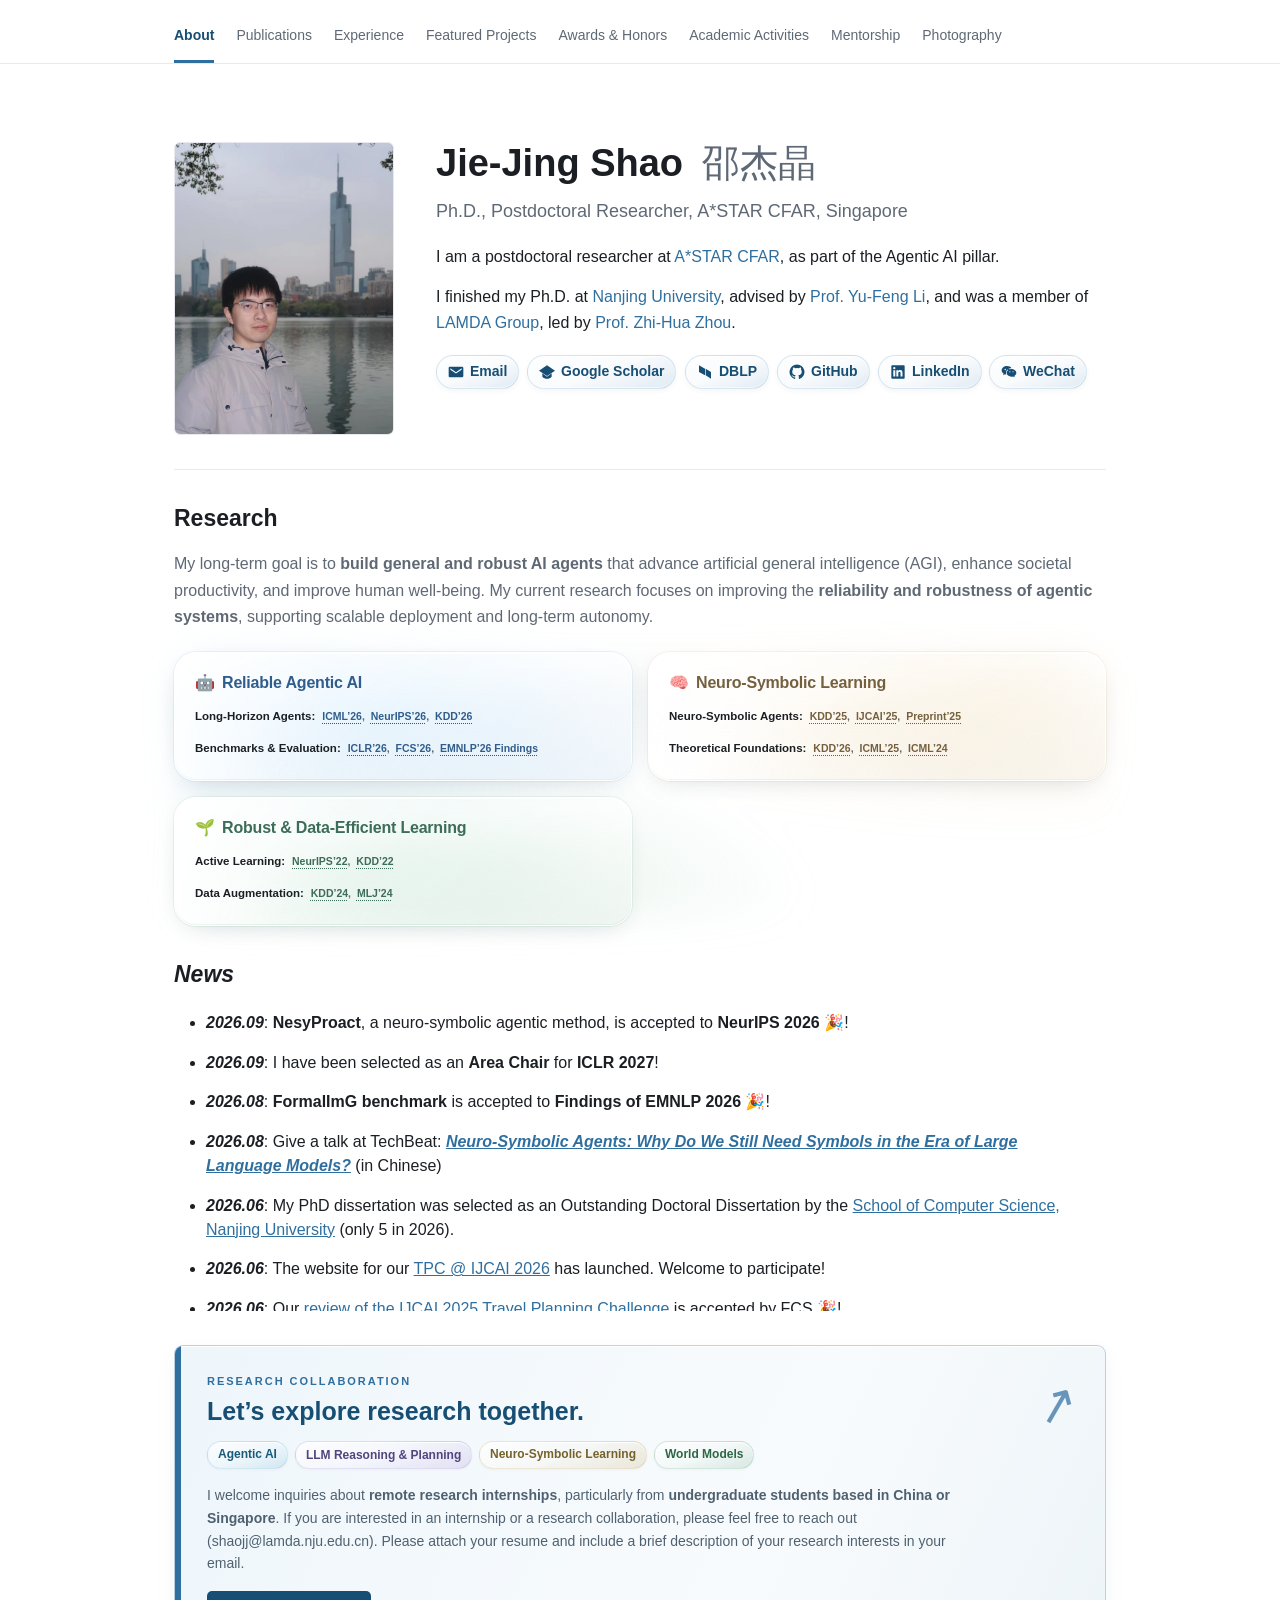
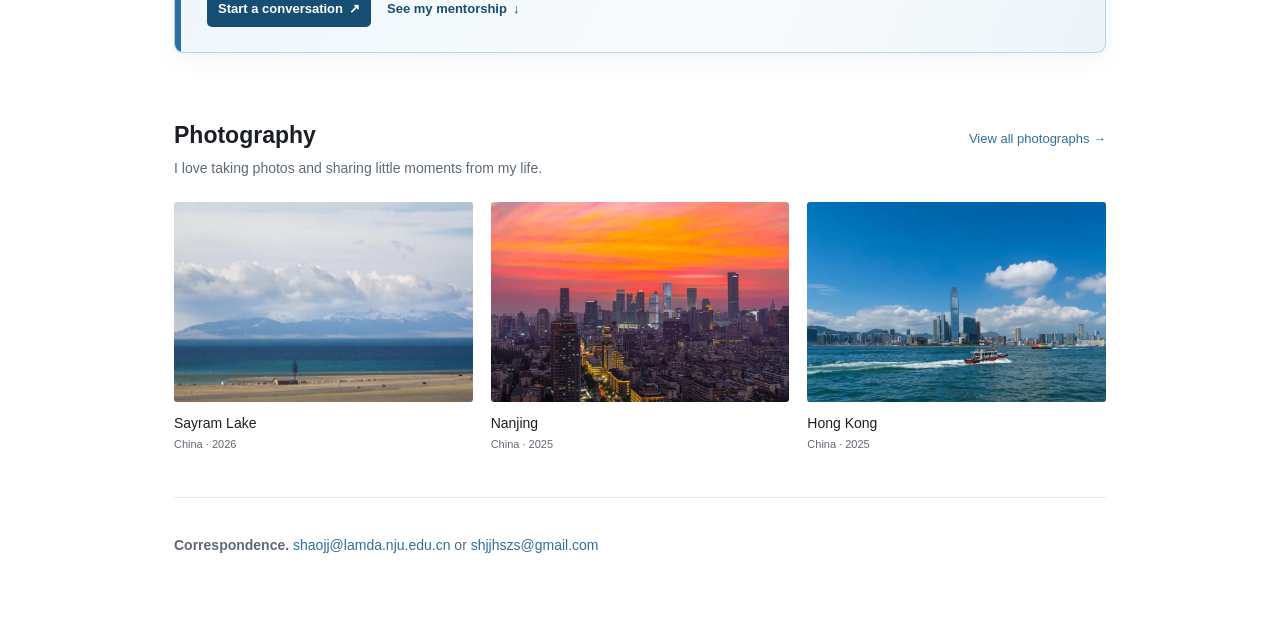
==== commit fec57e49: "Add photography collections and update homepage introduction" ====
--- a/index.html
+++ b/index.html
@@ -7,6 +7,7 @@
     <title>Jie-Jing Shao</title>
     <link rel="icon" type="image/png" sizes="64x64" href="img/favicon-clean-shaven.png">
     <link rel="stylesheet" href="style.css">
+    <link rel="stylesheet" href="photography.css">
   </head>
   <body>
     <header class="site-header">
@@ -19,6 +20,7 @@
           <a href="#awards">Awards &amp; Honors</a>
           <a href="#service">Academic Activities</a>
           <a href="#mentorship">Mentorship</a>
+          <a href="photography.html">Photography</a>
         </div>
       </nav>
     </header>
@@ -704,6 +706,16 @@
         </div>
       </section>
 
+      <section id="photography-preview" aria-labelledby="photography-heading">
+        <div class="photo-preview-heading">
+          <h2 id="photography-heading">Photography</h2>
+          <a href="photography.html">View all photographs <span aria-hidden="true">→</span></a>
+        </div>
+        <p class="photo-preview-intro">I love taking photos and sharing little moments from my life.</p>
+        <div class="photo-preview-grid"></div>
+        <noscript><p><a href="photography.html">Explore my photography collections.</a></p></noscript>
+      </section>
+
       <footer class="footer">
         <p><strong>Correspondence.</strong> <a href="mailto:shaojj@lamda.nju.edu.cn">shaojj@lamda.nju.edu.cn</a> or <a href="mailto:shjjhszs@gmail.com">shjjhszs@gmail.com</a></p>
       </footer>
@@ -711,5 +723,7 @@
 
     <script src="site.js"></script>
     <script src="research.js"></script>
+    <script src="photography/data.js"></script>
+    <script src="photography.js"></script>
   </body>
 </html>
--- a/photography.css
+++ b/photography.css
@@ -0,0 +1,116 @@
+/* A quiet photographic journal, sharing the academic site's palette. */
+.photo-page { --photo-ink: #222f35; color: var(--photo-ink); background: #fcfcfa; }
+.photo-header, .photo-main, .photo-footer { max-width: 1240px; margin: auto; padding-left: 30px; padding-right: 30px; }
+.photo-header { display: flex; justify-content: space-between; align-items: center; gap: 24px; padding-top: 27px; padding-bottom: 25px; border-bottom: 1px solid var(--line); }
+.photo-header a { color: var(--photo-ink); }
+.photo-wordmark { font-size: 15px; font-weight: 650; }
+.photo-wordmark span { font-weight: 400; color: var(--muted); margin-left: 10px; }
+.photo-home { font-size: 12px; }
+.photo-home span { margin-left: 12px; }
+.photo-main { padding-top: 58px; min-height: 70vh; }
+.photo-main:focus { outline: none; }
+.photo-intro { display: grid; grid-template-columns: 1.4fr 1fr; gap: 40px; align-items: end; margin-bottom: 36px; }
+.photo-kicker { font-size: 10px; font-weight: 650; letter-spacing: .18em; margin: 0 0 15px; color: var(--muted); }
+.photo-page h1 { font-family: Georgia, 'Times New Roman', serif; font-weight: 400; font-size: clamp(48px, 6vw, 80px); letter-spacing: -.055em; line-height: 1.08; margin: 0; }
+.photo-intro-note { max-width: 340px; justify-self: end; font-size: 13px; color: var(--muted); padding-bottom: 3px; }
+.photo-intro-note p { margin: 0; }
+.photo-intro-note p:first-child { color: var(--photo-ink); margin-bottom: 5px; }
+.photo-feature { margin: 0; }
+.feature-image, .photograph-button { border: 0; padding: 0; background: #eef0ef; display: block; width: 100%; cursor: zoom-in; }
+.feature-image img { display: block; width: 100%; height: auto; }
+.photo-feature figcaption { display: flex; justify-content: space-between; gap: 12px; padding: 15px 0; font-size: 12px; color: var(--muted); }
+.photo-feature figcaption a { color: var(--photo-ink); }
+.photo-collections { padding-top: 64px; }
+.collections-heading { display: flex; align-items: baseline; justify-content: space-between; gap: 20px; border-bottom: 1px solid var(--line); padding-bottom: 16px; }
+.collections-heading h2 { border: 0; padding: 0; margin: 0; font: 400 32px/1.2 Georgia, serif; letter-spacing: -.025em; }
+.collections-heading > span { color: var(--muted); font-size: 12px; }
+.photo-filters { display: flex; gap: 8px; padding: 22px 0 28px; }
+.photo-filters button { cursor: pointer; border: 1px solid transparent; border-radius: 2px; background: transparent; color: var(--muted); font: inherit; font-size: 12px; padding: 8px 15px; min-height: 40px; }
+.photo-filters button[aria-pressed="true"] { color: var(--photo-ink); border-color: #b7c0c3; }
+.photo-filters button:hover { background: #edf1f2; }
+.album-grid { display: grid; grid-template-columns: repeat(2, minmax(0, 1fr)); gap: 42px 30px; }
+.album-card { color: var(--photo-ink); display: block; }
+.album-card:hover { text-decoration: none; }
+.album-cover { position: relative; overflow: hidden; background: #e9eeef; }
+.album-cover img { display: block; width: 100%; aspect-ratio: 3 / 2; height: auto; object-fit: cover; transition: transform .4s ease; }
+.album-card:hover img { transform: scale(1.025); }
+.album-count { position: absolute; bottom: 12px; right: 12px; font-size: 10px; padding: 4px 9px; color: white; background: rgba(20,30,35,.78); }
+.album-caption { display: flex; align-items: baseline; justify-content: space-between; gap: 15px; padding-top: 15px; }
+.album-caption h3 { font-family: Georgia, serif; font-size: 24px; font-weight: 400; margin: 0; line-height: 1.3; }
+.album-local { font-family: sans-serif; font-size: 12px; margin-left: 12px; color: var(--muted); white-space: nowrap; }
+.album-year { color: var(--muted); font-size: 12px; }
+.album-country { margin: 4px 0 0; font-size: 12px; color: var(--muted); }
+.photo-footer { display: flex; justify-content: space-between; gap: 20px; margin-top: 80px; padding-top: 25px; padding-bottom: 30px; border-top: 1px solid var(--line); color: var(--muted); font-size: 11px; }
+.photo-footer span[lang] { margin-left: 6px; }
+.album-back { font-size: 12px; color: var(--muted); display: inline-block; padding: 8px 0; }
+.album-intro { text-align: center; margin: 28px auto 48px; max-width: 600px; }
+.album-intro h1 { font-size: clamp(48px, 6vw, 72px); }
+.album-local-heading { color: var(--muted); font-size: 16px; letter-spacing: .18em; margin: 14px 0 22px; }
+.album-description { font-size: 14px; color: var(--muted); margin-bottom: 12px; }
+.album-total { color: var(--muted); font-size: 11px; text-transform: uppercase; letter-spacing: .1em; }
+.photograph-grid { display: grid; grid-template-columns: repeat(2, minmax(0, 1fr)); gap: 38px 30px; align-items: start; }
+.photograph { margin: 0; min-width: 0; }
+.photograph-button img { display: block; width: 100%; height: auto; }
+.photograph figcaption { display: flex; gap: 16px; align-items: baseline; justify-content: space-between; padding-top: 14px; }
+.photograph h2 { border: 0; padding: 0; font-size: 14px; font-weight: 500; margin: 0; line-height: 1.5; }
+.photograph-local { display: block; font-size: 12px; color: var(--muted); margin-top: 3px; }
+.photograph time { font-size: 11px; color: var(--muted); white-space: nowrap; }
+.album-end { display: block; width: fit-content; margin: 55px auto 0; font-size: 13px; }
+.photo-notice, .photo-empty { color: var(--muted); font-size: 14px; }
+.photo-skip { position: absolute; top: -100px; left: 15px; background: white; padding: 12px; z-index: 10; }
+.photo-skip:focus { top: 0; }
+.photo-filter-status { position: absolute; width: 1px; height: 1px; overflow: hidden; clip-path: inset(50%); }
+.viewer-open { overflow: hidden; }
+.photo-lightbox { border: 0; padding: 22px 32px; width: 100vw; max-width: none; height: 100dvh; max-height: none; box-sizing: border-box; color: #f5f5f2; background: #111719; }
+.photo-lightbox[open] { display: grid; grid-template-rows: auto minmax(0, 1fr) auto; gap: 16px; }
+.photo-lightbox::backdrop { background: #111719; }
+.viewer-bar { display: flex; justify-content: space-between; align-items: center; font-size: 12px; color: #bfc9cd; }
+.photo-lightbox button { color: #fff; border: 1px solid #526066; background: transparent; padding: 9px 14px; cursor: pointer; min-width: 44px; min-height: 44px; font: inherit; font-size: 13px; }
+.photo-lightbox button:disabled { opacity: .25; cursor: default; }
+.photo-lightbox button:hover:not(:disabled) { background: #293337; }
+.viewer-close span { font-size: 22px; line-height: 1; margin-left: 15px; }
+.viewer-stage { position: relative; min-height: 0; display: grid; grid-template-columns: 48px minmax(0, 1fr) 48px; align-items: center; gap: 20px; }
+.viewer-loading { position: absolute; left: 50%; top: 50%; transform: translate(-50%, -50%); color: #bfc9cd; font-size: 13px; text-align: center; }
+.viewer-image { width: 100%; height: 100%; min-height: 0; object-fit: contain; }
+.viewer-caption { text-align: center; padding: 8px 0; }
+.viewer-caption strong { font-weight: 500; font-size: 16px; }
+.viewer-local-title { display: inline-block; margin-left: 14px; font-size: 13px; color: #bcc5c8; }
+.viewer-meta { display: block; color: #aab8be; font-size: 12px; margin-top: 7px; }
+/* Only the preview styles are shared with the academic homepage. */
+.photo-preview-heading { display: flex; justify-content: space-between; gap: 20px; align-items: baseline; }
+.photo-preview-heading h2 { margin-bottom: 8px; }
+.photo-preview-heading > a { font-size: 13px; }
+.photo-preview-intro { font-size: 14px; color: var(--muted); margin: 0 0 22px; }
+.photo-preview-grid { display: grid; grid-template-columns: repeat(3, minmax(0, 1fr)); gap: 18px; }
+.photo-preview-card { color: var(--text); }
+.photo-preview-card img { width: 100%; height: auto; aspect-ratio: 3 / 2; object-fit: cover; display: block; margin-bottom: 10px; border-radius: 3px; }
+.preview-place { font-size: 14px; display: block; }
+.preview-year { display: block; font-size: 11px; color: var(--muted); }
+@media (max-width: 680px) {
+  .photo-header, .photo-main, .photo-footer { padding-left: 20px; padding-right: 20px; }
+  .photo-header { gap: 12px; padding-top: 18px; padding-bottom: 18px; }
+  .photo-wordmark { font-size: 13px; }
+  .photo-wordmark span { display: block; font-size: 11px; margin-left: 0; }
+  .photo-home { max-width: 110px; text-align: right; font-size: 11px; }
+  .photo-main { padding-top: 36px; }
+  .photo-intro { grid-template-columns: 1fr; gap: 20px; margin-bottom: 28px; }
+  .photo-intro-note { justify-self: start; max-width: 310px; }
+  .photo-feature figcaption { flex-direction: column; gap: 3px; font-size: 11px; }
+  .photo-collections { padding-top: 38px; }
+  .collections-heading { flex-direction: column; gap: 8px; }
+  .collections-heading h2 { font-size: 29px; }
+  .album-grid, .photograph-grid { grid-template-columns: 1fr; gap: 32px; }
+  .photo-footer { flex-direction: column; gap: 7px; margin-top: 55px; }
+  .album-intro { margin: 25px auto 35px; }
+  .photo-lightbox { padding: 14px; }
+  .viewer-stage { position: relative; display: flex; flex-wrap: wrap; align-content: center; gap: 12px; justify-content: space-between; }
+  .viewer-image { order: -1; height: calc(100% - 56px); flex: 0 0 100%; }
+  .viewer-local-title { display: block; margin: 4px 0 0; }
+  .viewer-caption strong { font-size: 14px; }
+  .photo-preview-grid { gap: 12px; }
+}
+@media (max-width: 480px) {
+  .photo-preview-grid { grid-template-columns: 1fr; gap: 24px; }
+  .photo-preview-heading { flex-wrap: wrap; gap: 0 15px; margin-bottom: 12px; }
+}
+@media (prefers-reduced-motion: reduce) { .album-card:hover img { transform: none; } }
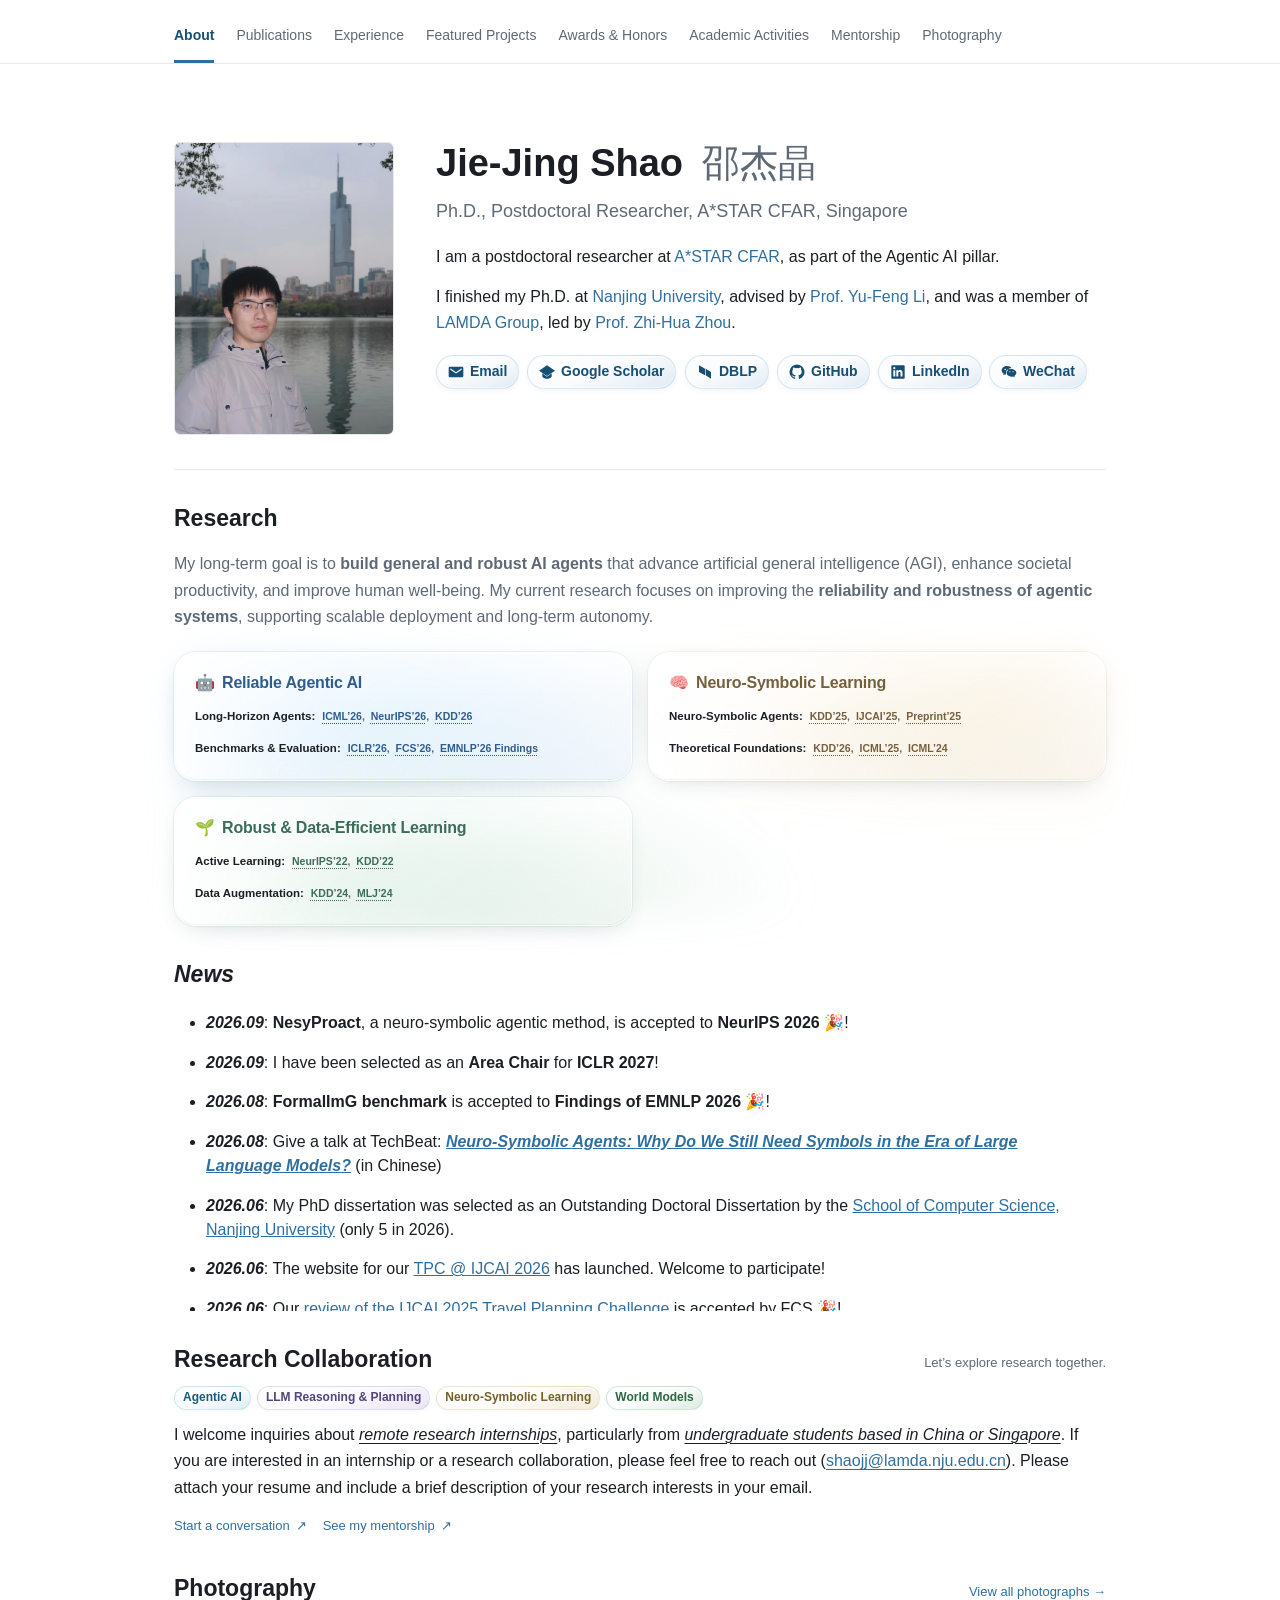
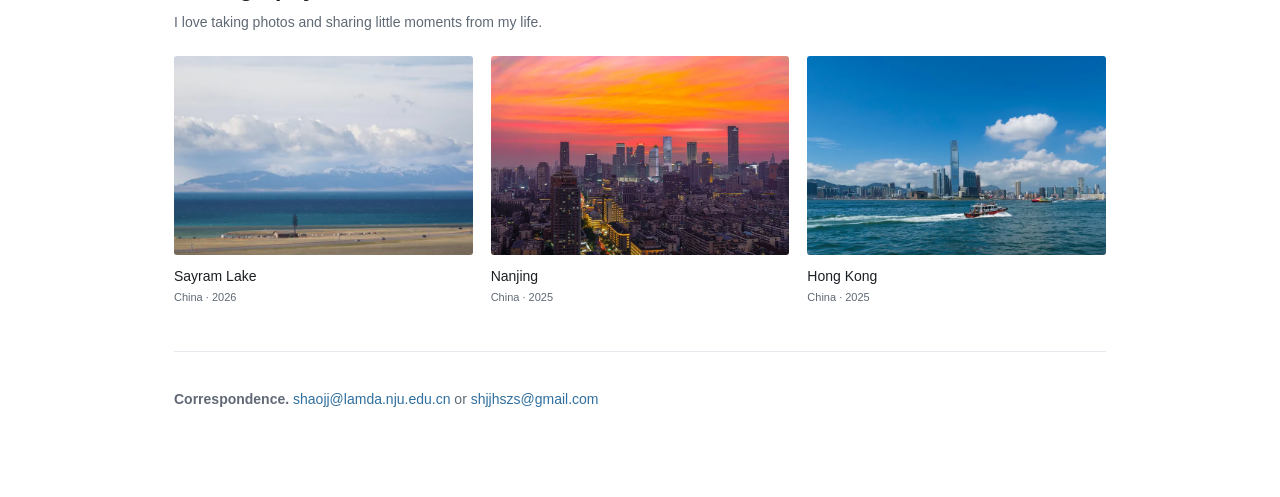
==== commit 15f66149: "Refine homepage research collaboration layout" ====
--- a/index.html
+++ b/index.html
@@ -6,7 +6,7 @@
     <meta name="description" content="Jie-Jing Shao, postdoctoral researcher at A*STAR CFAR. Research in LLM agents, neuro-symbolic learning, and robust machine learning.">
     <title>Jie-Jing Shao</title>
     <link rel="icon" type="image/png" sizes="64x64" href="img/favicon-clean-shaven.png">
-    <link rel="stylesheet" href="style.css">
+    <link rel="stylesheet" href="style.css?v=20261015-collaboration-emphasis">
     <link rel="stylesheet" href="photography.css">
   </head>
   <body>
@@ -171,24 +171,21 @@
         </div>
       </section>
 
-      <section id="opportunities" class="opportunities-section">
-        <div class="opportunities-callout">
-          <div class="opportunities-content">
-            <p class="section-kicker">RESEARCH COLLABORATION</p>
-            <h2>Let’s explore research together.</h2>
-            <div class="topic-tags" aria-label="Research topics">
-              <span>Agentic AI</span>
-              <span>LLM Reasoning &amp; Planning</span>
-              <span>Neuro-Symbolic Learning</span>
-              <span>World Models</span>
-            </div>
-            <p>I welcome inquiries about <strong>remote research internships</strong>, particularly from <strong>undergraduate students based in China or Singapore</strong>. If you are interested in an internship or a research collaboration, please feel free to reach out (shaojj@lamda.nju.edu.cn). Please attach your resume and include a brief description of your research interests in your email.</p>
-            <div class="opportunities-actions">
-              <a class="opportunities-primary" href="mailto:shaojj@lamda.nju.edu.cn">Start a conversation <span aria-hidden="true">↗</span></a>
-              <a class="opportunities-secondary" href="#mentorship">See my mentorship <span aria-hidden="true">↓</span></a>
-            </div>
-          </div>
-          <div class="opportunities-mark" aria-hidden="true">↗</div>
+      <section id="opportunities" class="opportunities-section" aria-labelledby="opportunities-title">
+        <div class="opportunities-heading">
+          <h2 id="opportunities-title">Research Collaboration</h2>
+          <p class="opportunities-subtitle">Let’s explore research together.</p>
+        </div>
+        <div class="topic-tags" aria-label="Research topics">
+          <span>Agentic AI</span>
+          <span>LLM Reasoning &amp; Planning</span>
+          <span>Neuro-Symbolic Learning</span>
+          <span>World Models</span>
+        </div>
+        <p class="opportunities-description">I welcome inquiries about <em>remote research internships</em>, particularly from <em>undergraduate students based in China or Singapore</em>. If you are interested in an internship or a research collaboration, please feel free to reach out (<a href="mailto:shaojj@lamda.nju.edu.cn">shaojj@lamda.nju.edu.cn</a>). Please attach your resume and include a brief description of your research interests in your email.</p>
+        <div class="opportunities-actions">
+          <a class="opportunities-primary" href="mailto:shaojj@lamda.nju.edu.cn">Start a conversation <span aria-hidden="true">↗</span></a>
+          <a class="opportunities-secondary" href="#mentorship">See my mentorship <span aria-hidden="true">↗</span></a>
         </div>
       </section>
 
--- a/style.css
+++ b/style.css
@@ -135,62 +135,53 @@
   padding: 34px 0 0;
 }
 
-.opportunities-callout {
-  position: relative;
-  display: grid;
-  grid-template-columns: 1fr auto;
-  gap: 28px;
-  overflow: hidden;
-  margin-bottom: 34px;
-  padding: 26px 28px 25px;
-  border: 1px solid rgba(47, 111, 159, 0.28);
-  border-radius: 9px;
-  background: linear-gradient(115deg, #eef6fb 0%, #f8fbfd 64%, #edf4f8 100%);
-  box-shadow: inset 0 1px 0 rgba(255, 255, 255, 0.85), 0 8px 20px rgba(23, 78, 115, 0.06);
-}
-
-.opportunities-callout::before {
-  position: absolute;
-  top: 0;
-  left: 0;
-  width: 6px;
-  height: 100%;
-  background: var(--accent);
-  content: "";
-}
-
-.opportunities-content {
-  position: relative;
-  z-index: 1;
-  max-width: 760px;
-  padding-left: 4px;
-}
-
-.opportunities-callout h2 {
+.opportunities-heading {
+  display: flex;
+  flex-wrap: wrap;
+  align-items: baseline;
+  justify-content: space-between;
+  gap: 6px 20px;
   margin-bottom: 12px;
-  color: var(--accent-strong);
-  font-size: 25px;
-}
-
-.opportunities-callout p:not(.section-kicker) {
-  margin: 0 0 9px;
-  color: #4f6170;
-  font-size: 14px;
-  line-height: 1.62;
+}
+
+.opportunities-heading h2 {
+  margin: 0;
+}
+
+.opportunities-subtitle {
+  margin: 0;
+  color: var(--muted);
+  font-size: 13px;
+  font-weight: 400;
+  line-height: 1.5;
+}
+
+.opportunities-description {
+  margin: 0;
+  color: var(--text);
+  font-size: inherit;
+  line-height: inherit;
+}
+
+.opportunities-description em,
+.opportunities-description a {
+  text-decoration: underline;
+  text-underline-offset: 3px;
+  text-decoration-thickness: 1px;
 }
 
 .topic-tags {
   display: flex;
   flex-wrap: wrap;
-  gap: 7px;
-  margin: 14px 0 15px;
+  gap: 6px;
+  margin: 0 0 12px;
 }
 
 .topic-tags span {
   display: inline-flex;
   align-items: center;
-  min-height: 28px;
-  padding: 3px 10px;
+  min-height: 24px;
+  padding: 2px 8px;
   border: 1px solid transparent;
   border-radius: 999px;
   font-size: 12px;
@@ -226,7 +217,7 @@
   display: flex;
   flex-wrap: wrap;
   gap: 16px;
-  margin-top: 16px;
+  margin-top: 10px;
 }
 
 .opportunities-primary,
@@ -234,41 +225,18 @@
   display: inline-flex;
   align-items: center;
   gap: 6px;
+  padding: 4px 0;
+  color: var(--accent);
   font-size: 13px;
-  font-weight: 750;
-}
-
-.opportunities-primary {
-  padding: 7px 11px;
-  border-radius: 5px;
-  background: var(--accent-strong);
-  color: #fff;
-}
-
-.opportunities-primary:hover {
-  background: #0f3f5d;
-  color: #fff;
-  text-decoration: none;
-}
-
-.opportunities-secondary {
-  align-self: center;
-  color: var(--accent-strong);
-}
-
+  font-weight: 500;
+}
+
+.opportunities-primary:hover,
 .opportunities-secondary:hover {
   color: var(--accent-strong);
-}
-
-.opportunities-mark {
-  align-self: start;
-  padding-top: 8px;
-  color: rgba(47, 111, 159, 0.72);
-  font-size: 50px;
-  font-weight: 300;
-  line-height: 1;
-  transform: rotate(-15deg);
-}
+  text-decoration: underline;
+}
+
 
 h2 {
   margin: 0 0 18px;
@@ -1141,15 +1109,6 @@
     text-align: left;
   }
 
-  .opportunities-callout {
-    grid-template-columns: 1fr;
-    gap: 0;
-    padding: 22px 20px 21px;
-  }
-
-  .opportunities-mark {
-    display: none;
-  }
 
   .portrait {
     width: 180px;
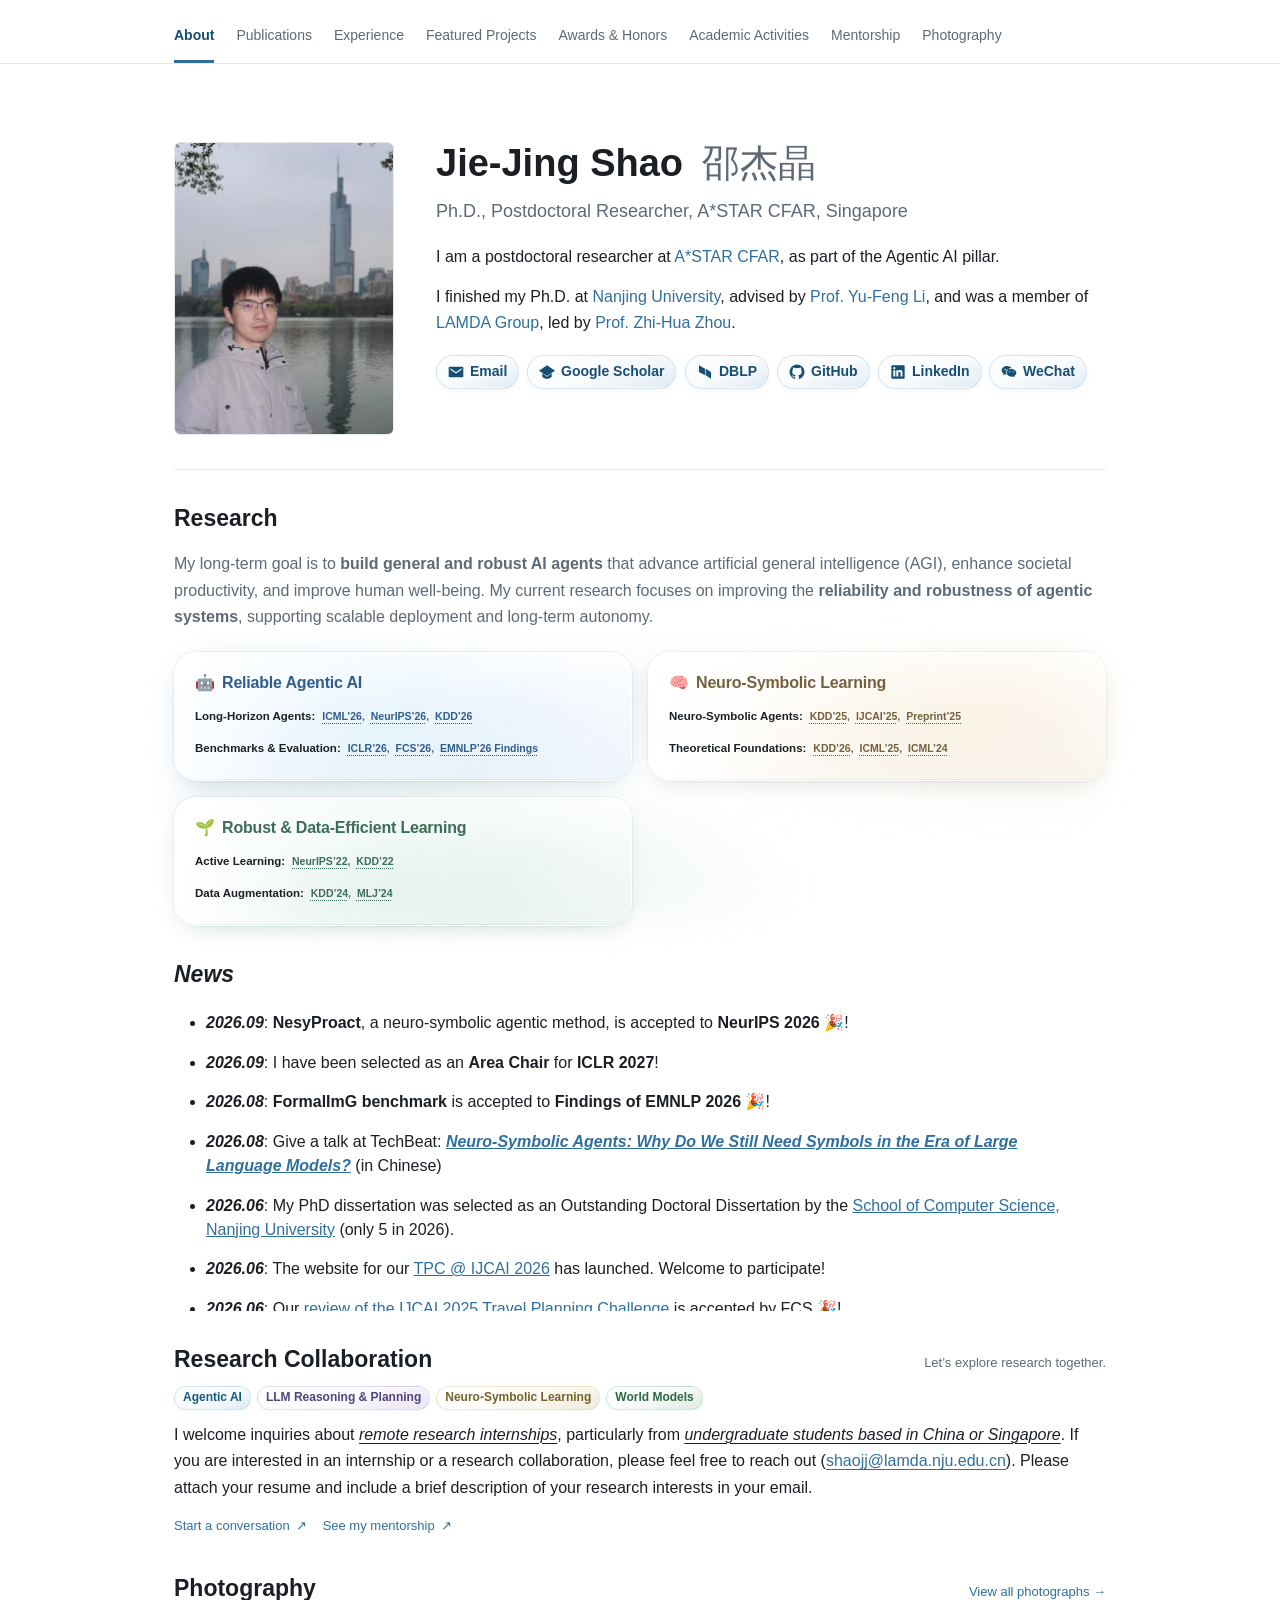
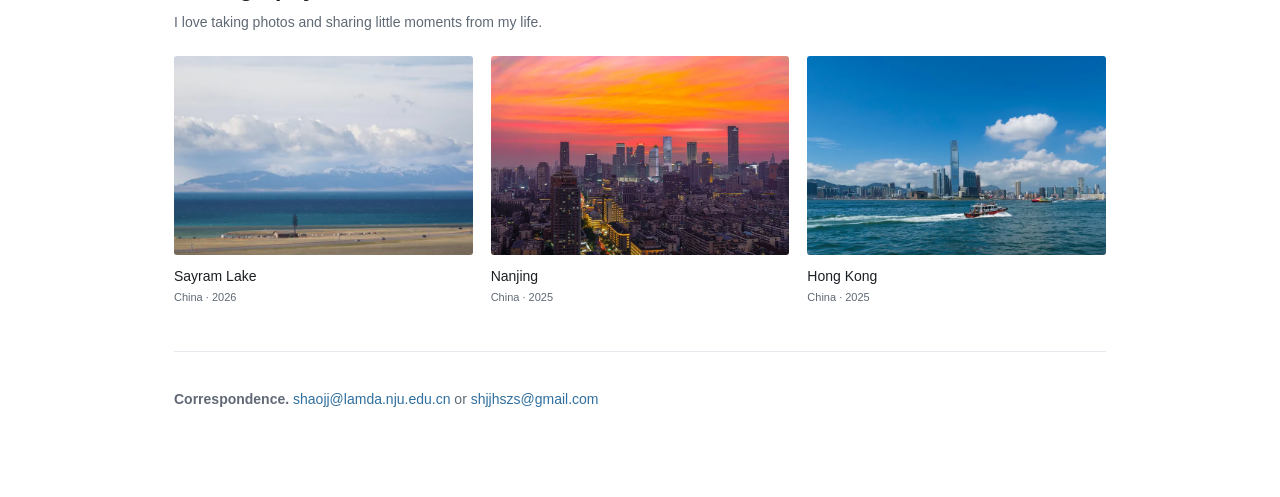
==== commit 279e2a3e: "Optimize homepage images and defer publication rendering" ====
--- a/index.html
+++ b/index.html
@@ -27,7 +27,7 @@
 
     <main class="container">
       <section class="hero" id="home">
-        <img class="portrait" src="img/shjj_2024_3.jpg" alt="Jie-Jing Shao">
+        <img class="portrait" src="img/optimized/portrait-220.webp" srcset="img/optimized/portrait-220.webp 220w, img/optimized/portrait-440.webp 440w" sizes="(max-width: 760px) 180px, 220px" width="220" height="293" fetchpriority="high" alt="Jie-Jing Shao">
         <div>
           <h1>Jie-Jing Shao <span class="chinese-name">邵杰晶</span></h1>
           <p class="role">Ph.D., Postdoctoral Researcher, A*STAR CFAR, Singapore</p>
@@ -245,7 +245,7 @@
                 <p>(* denotes equal contributions)</p>
                 <ul>
                     <li id="pub-formalimg" class="pub-item-with-img" data-topics="llm-reasoning neuro-symbolic benchmarks">
-                        <img class="pub-thumbnail" src="img/paper/formalimg_selected.png" alt="FormalImG benchmark examples showing concept and structural compositional generalization in text-to-image models, alongside a semantic-space diagram" loading="lazy">
+                        <img class="pub-thumbnail" src="img/optimized/formalimg_selected.webp" data-original="img/paper/formalimg_selected.png" width="900" height="375" decoding="async" alt="FormalImG benchmark examples showing concept and structural compositional generalization in text-to-image models, alongside a semantic-space diagram" loading="lazy">
                         <div class="pub-content">
                             <div class="paper-citation"><b>Findings of EMNLP 2026</b></div>
                             <h3 class="paper-title"><a href="https://openreview.net/forum?id=2arihe2d1t">FormalImG: Evaluating Structural Compositional Generalization for T2I Models</a></h3>
@@ -257,7 +257,7 @@
                         </div>
                     </li>
                     <li id="pub-nsi" class="pub-item-with-img">
-                        <img class="pub-thumbnail" src="img/paper/nsi_selected.png" alt="NSI: lifting interaction traces into logic-grounded programs for long-horizon agentic tasks" loading="lazy">
+                        <img class="pub-thumbnail" src="img/optimized/nsi_selected.webp" data-original="img/paper/nsi_selected.png" width="900" height="494" decoding="async" alt="NSI: lifting interaction traces into logic-grounded programs for long-horizon agentic tasks" loading="lazy">
                         <div class="pub-content">
                             <div class="paper-citation"><b>ICML 2026</b></div>
                             <h3 class="paper-title">Lifting Traces to Logic: Programmatic Skill Induction with Neuro-Symbolic Learning for Long-Horizon Agentic Tasks</h3>
@@ -271,7 +271,7 @@
                     </li>
 
                     <li id="pub-chinatravel" class="pub-item-with-img">
-                        <img class="pub-thumbnail" src="img/paper/iclr26_chinatravel.png" alt="ChinaTravel">
+                        <img class="pub-thumbnail" src="img/optimized/iclr26_chinatravel.webp" data-original="img/paper/iclr26_chinatravel.png" width="900" height="600" decoding="async" alt="ChinaTravel" loading="lazy">
                         <div class="pub-content">
                             <div class="paper-citation"><b>ICLR 2026</b></div>
                             <h3 class="paper-title">ChinaTravel: An Open-Ended Travel Planning Benchmark with Compositional Constraint
@@ -298,7 +298,7 @@
                     </li>
 
                     <li class="pub-item-with-img" data-topics="agents benchmarks">
-                        <img class="pub-thumbnail" src="img/paper/revisit_travel.png" alt="Constraint Satisfaction">
+                        <img class="pub-thumbnail" src="img/optimized/revisit_travel.webp" data-original="img/paper/revisit_travel.png" width="900" height="600" decoding="async" alt="Constraint Satisfaction" loading="lazy">
                         <div class="pub-content">
                             <div class="paper-citation"><b>Preprint 2026</b></div>
                             <h3 class="paper-title">Mind the Gap to Trustworthy LLM Agents: A Systematic Evaluation on Constraint
@@ -312,7 +312,7 @@
                     </li>
 
                     <li class="pub-item-with-img" data-topics="agents">
-                        <img class="pub-thumbnail" src="img/paper/re2_agent.png" alt="Re2 Agent">
+                        <img class="pub-thumbnail" src="img/optimized/re2_agent.webp" data-original="img/paper/re2_agent.png" width="900" height="600" decoding="async" alt="Re2 Agent" loading="lazy">
                         <div class="pub-content">
                             <div class="paper-citation"><b>Preprint 2025</b></div>
                             <h3 class="paper-title">Re^2 Agent: Reflection and Re-execution Agent for Embodied Decision Making.</h3>
@@ -326,8 +326,8 @@
                     </li>
 
                     <li id="pub-ijcai-survey" class="pub-item-with-img">
-                        <img class="pub-thumbnail" src="img/paper/ijcai25_nesy_survey_selected.png"
-                            alt="Neuro-Symbolic AI Survey">
+                        <img class="pub-thumbnail" src="img/optimized/ijcai25_nesy_survey_selected.webp" data-original="img/paper/ijcai25_nesy_survey_selected.png" width="900" height="600" decoding="async"
+                            alt="Neuro-Symbolic AI Survey" loading="lazy">
                         <div class="pub-content">
                             <div class="paper-citation"><b>IJCAI 2025 Survey Track</b></div>
                             <h3 class="paper-title">Neuro-Symbolic Artificial Intelligence: Towards Improving the Reasoning Abilities of
@@ -347,7 +347,7 @@
                     </li>
 
                     <li id="pub-abil" class="pub-item-with-img">
-                        <img class="pub-thumbnail" src="img/paper/kdd25_abil_comic.png" alt="ABIL: a robot learns from demonstrations and uses symbolic reasoning to plan multi-step tasks">
+                        <img class="pub-thumbnail" src="img/optimized/kdd25_abil_comic.webp" data-original="img/paper/kdd25_abil_comic.png" width="900" height="600" decoding="async" alt="ABIL: a robot learns from demonstrations and uses symbolic reasoning to plan multi-step tasks" loading="lazy">
                         <div class="pub-content">
                             <div class="paper-citation"><b>KDD 2025</b></div>
                             <h3 class="paper-title">Abductive Learning for Neuro-Symbolic Grounded Imitation.</h3>
@@ -362,7 +362,7 @@
                     </li>
                     <!--
                     <li class="pub-item-with-img">
-                        <img class="pub-thumbnail" src="img/paper/icml25_verification.png" alt="Verification Learning">
+                        <img class="pub-thumbnail" src="img/optimized/icml25_verification.webp" data-original="img/paper/icml25_verification.png" width="900" height="600" decoding="async" alt="Verification Learning" loading="lazy">
                         <div class="pub-content">
                             <div class="paper-citation"><b>ICML 2025</b></div>
                             <h3 class="paper-title">Verification Learning: Make Unsupervised Neuro-Symbolic System Feasible.</h3>
@@ -373,7 +373,7 @@
                         </div>
                     </li> -->
                     <li id="pub-sra" class="pub-item-with-img">
-                        <img class="pub-thumbnail" src="img/paper/kdd24_sra_comic.png" alt="SRA: reverse trajectory generation teaches a robot to act from unfamiliar states toward expert states">
+                        <img class="pub-thumbnail" src="img/optimized/kdd24_sra_comic.webp" data-original="img/paper/kdd24_sra_comic.png" width="900" height="600" decoding="async" alt="SRA: reverse trajectory generation teaches a robot to act from unfamiliar states toward expert states" loading="lazy">
                         <div class="pub-content">
                             <div class="paper-citation"><b>KDD 2024</b></div>
                             <h3 class="paper-title">Offline Imitation Learning with Model-based Reverse Augmentation.</h3>
@@ -389,7 +389,7 @@
 
                     <!--
                     <li class="pub-item-with-img">
-                        <img class="pub-thumbnail" src="img/paper/icml24_shortcut.png" alt="Shortcut Theory">
+                        <img class="pub-thumbnail" src="img/optimized/icml24_shortcut.webp" data-original="img/paper/icml24_shortcut.png" width="900" height="600" decoding="async" alt="Shortcut Theory" loading="lazy">
                         <div class="pub-content">
                             <div class="paper-citation"><b>ICML 2024</b></div>
                             <h3 class="paper-title">Analysis for Abductive Learning and Neural-Symbolic Reasoning Shortcuts.</h3>
@@ -403,7 +403,7 @@
                     </li>
 
                     <li class="pub-item-with-img">
-                        <img class="pub-thumbnail" src="img/paper/ml24_openset.png" alt="OpenSet">
+                        <img class="pub-thumbnail" src="img/optimized/ml24_openset.webp" data-original="img/paper/ml24_openset.png" width="900" height="600" decoding="async" alt="OpenSet" loading="lazy">
                         <div class="pub-content">
                             <div class="paper-citation"><b>Machine Learning 2024</b></div>
                             <h3 class="paper-title">Open-Set Learning under Covariate Shift.</h3>
@@ -415,7 +415,7 @@
                     </li>
 
                     <li class="pub-item-with-img">
-                        <img class="pub-thumbnail" src="img/paper/neurips22_log.png" alt="LOG">
+                        <img class="pub-thumbnail" src="img/optimized/neurips22_log.webp" data-original="img/paper/neurips22_log.png" width="900" height="600" decoding="async" alt="LOG" loading="lazy">
                         <div class="pub-content">
                             <div class="paper-citation"><b>NeurIPS 2022</b></div>
                             <h3 class="paper-title">LOG: Active Model Adaptation for Label-Efficient OOD Generalization.</h3>
@@ -427,7 +427,7 @@
                     </li> -->
 
                     <!-- <li class="pub-item-with-img">
-                        <img class="pub-thumbnail" src="img/paper/kdd22_auto.png" alt="Active Adaptation">
+                        <img class="pub-thumbnail" src="img/optimized/kdd22_auto.webp" data-original="img/paper/kdd22_auto.png" width="900" height="600" decoding="async" alt="Active Adaptation" loading="lazy">
                         <div class="pub-content">
                             <div class="paper-citation"><b>KDD 2022</b></div>
                             <h3 class="paper-title">Active Model Adaptation Under Unknown Shift.</h3>
--- a/style.css
+++ b/style.css
@@ -81,6 +81,7 @@
 
 .portrait {
   width: 220px;
+  height: auto;
   aspect-ratio: 0.75;
   object-fit: cover;
   border-radius: 6px;
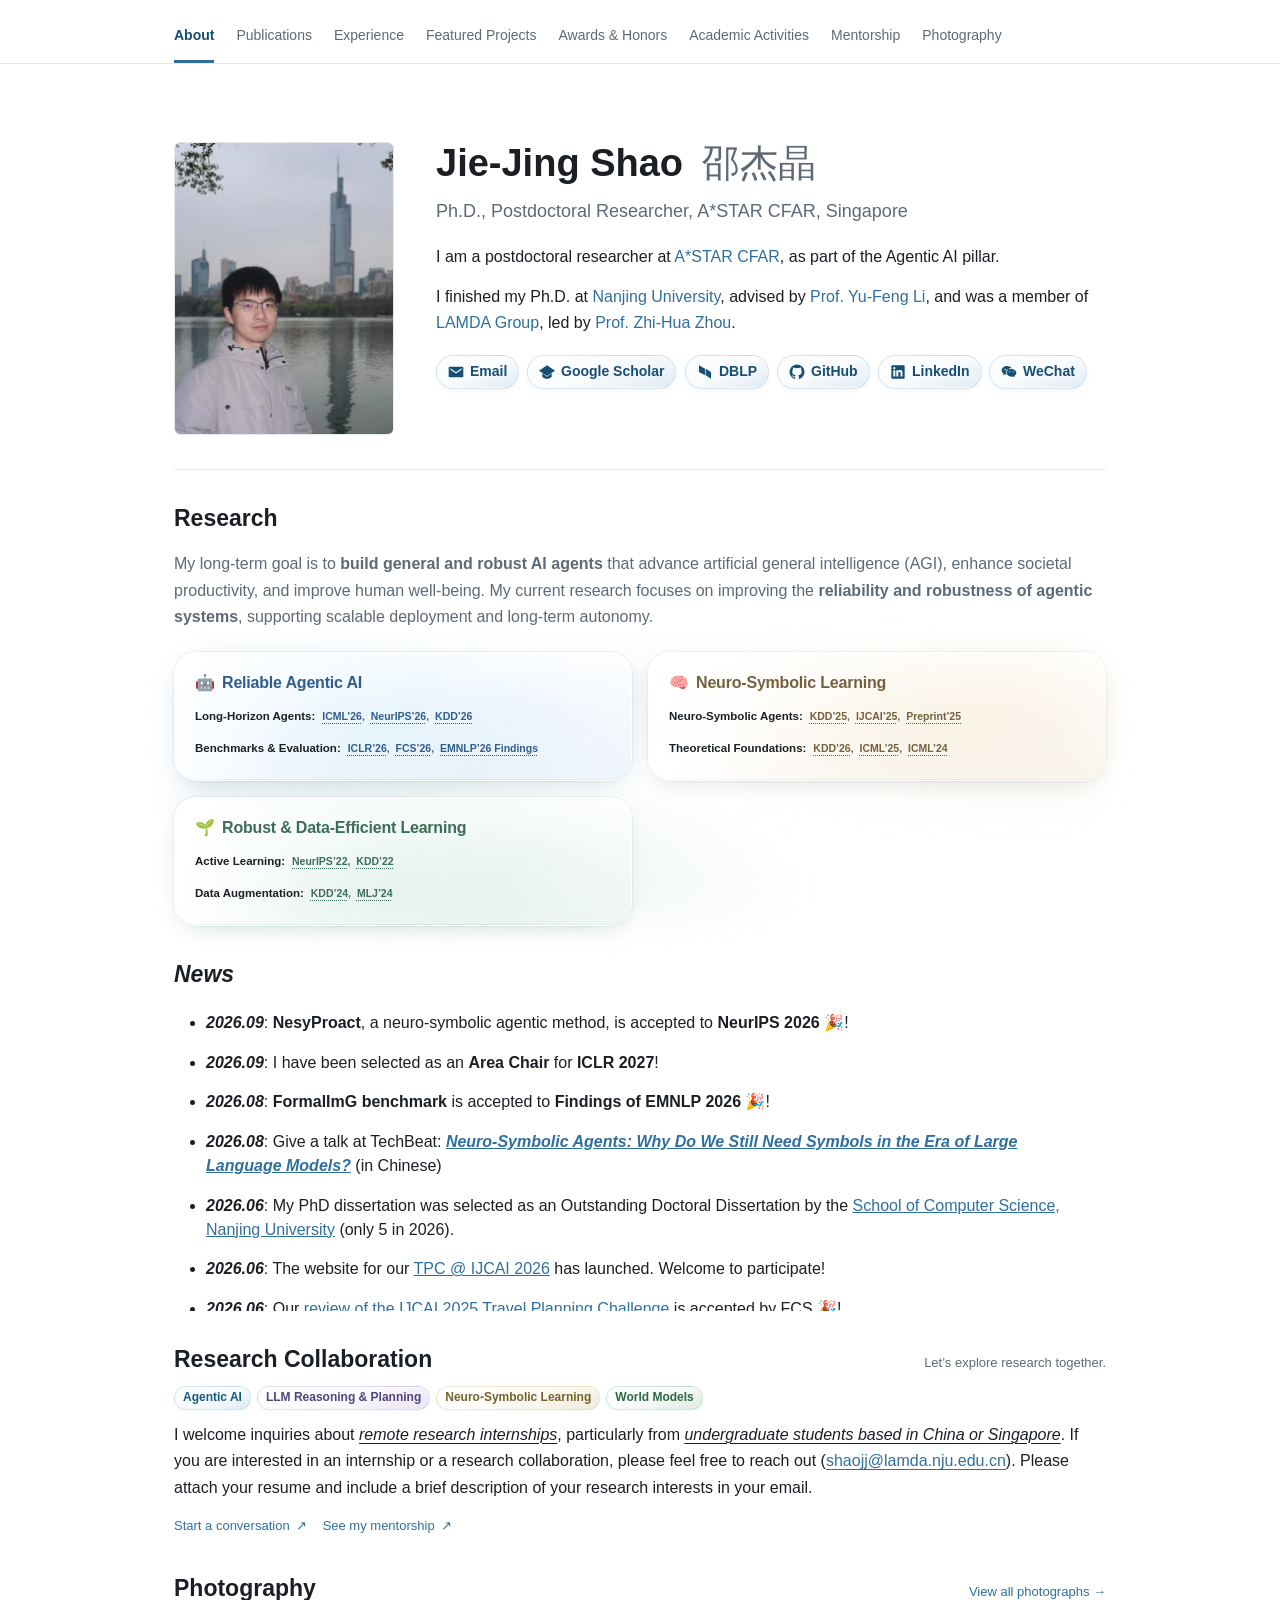
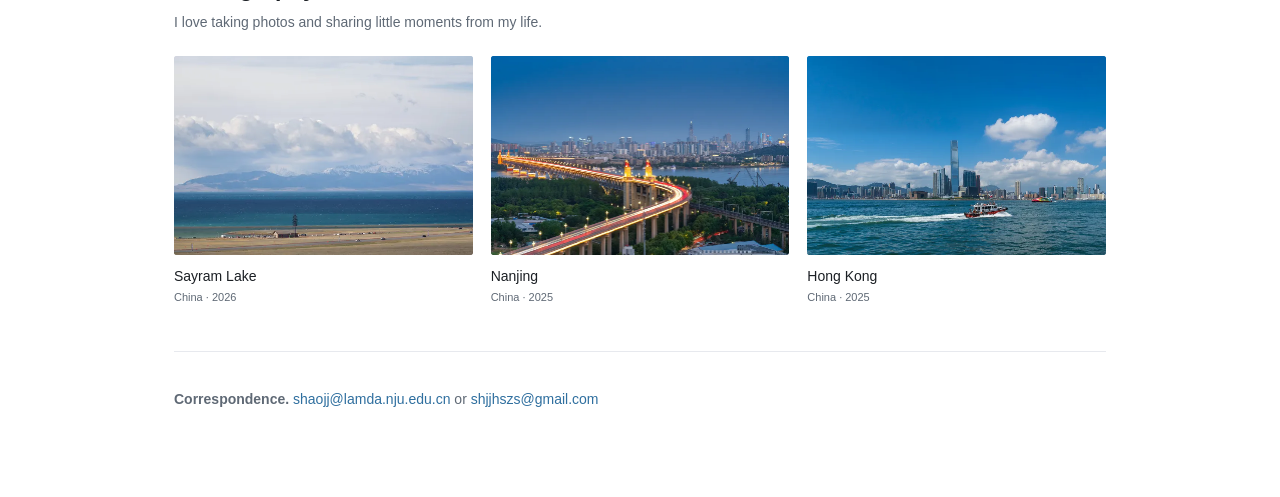
==== commit 08e7c01a: "Add lightweight animated homepage photography previews" ====
--- a/index.html
+++ b/index.html
@@ -6,8 +6,1489 @@
     <meta name="description" content="Jie-Jing Shao, postdoctoral researcher at A*STAR CFAR. Research in LLM agents, neuro-symbolic learning, and robust machine learning.">
     <title>Jie-Jing Shao</title>
     <link rel="icon" type="image/png" sizes="64x64" href="img/favicon-clean-shaven.png">
-    <link rel="stylesheet" href="style.css?v=20261015-collaboration-emphasis">
-    <link rel="stylesheet" href="photography.css">
+    <!-- Generated by scripts/build_home_styles.py; edit the source CSS files. -->
+    <style id="homepage-styles">
+:root {
+  --bg: #ffffff;
+  --text: #1b1f24;
+  --muted: #5f6975;
+  --line: #e7e9ee;
+  --soft: #f6f8fb;
+  --accent: #2f6f9f;
+  --accent-strong: #174e73;
+  --max: 980px;
+}
+
+* {
+  box-sizing: border-box;
+}
+
+html {
+  scroll-behavior: smooth;
+}
+
+body {
+  margin: 0;
+  background: var(--bg);
+  color: var(--text);
+  font-family: -apple-system, BlinkMacSystemFont, "Segoe UI", Arial, sans-serif;
+  font-size: 16px;
+  line-height: 1.65;
+}
+
+a {
+  color: var(--accent);
+  text-decoration: none;
+}
+
+a:hover {
+  color: var(--accent-strong);
+  text-decoration: underline;
+}
+
+.site-header {
+  position: sticky;
+  top: 0;
+  z-index: 10;
+  border-bottom: 1px solid var(--line);
+  background: rgba(255, 255, 255, 0.94);
+  backdrop-filter: blur(10px);
+}
+
+.nav {
+  display: flex;
+  align-items: center;
+  justify-content: space-between;
+  max-width: var(--max);
+  margin: 0 auto;
+  padding: 14px 24px;
+}
+
+.nav-links {
+  display: flex;
+  gap: 18px;
+  font-size: 14px;
+}
+
+.nav-links a {
+  color: var(--muted);
+}
+
+.container {
+  max-width: var(--max);
+  margin: 0 auto;
+  padding: 44px 24px 72px;
+}
+
+.hero {
+  display: grid;
+  grid-template-columns: 220px 1fr;
+  gap: 42px;
+  align-items: start;
+  padding-bottom: 34px;
+  border-bottom: 1px solid var(--line);
+}
+
+.portrait {
+  width: 220px;
+  height: auto;
+  aspect-ratio: 0.75;
+  object-fit: cover;
+  border-radius: 6px;
+  border: 1px solid var(--line);
+}
+
+.hero h1 {
+  margin: 0;
+  font-size: 38px;
+  line-height: 1.12;
+  font-weight: 750;
+  letter-spacing: 0;
+}
+
+.chinese-name {
+  margin-left: 8px;
+  color: var(--muted);
+  font-weight: 500;
+}
+
+.hero p {
+  margin: 0 0 13px;
+}
+
+.hero .role {
+  margin: 12px 0 18px;
+  color: var(--muted);
+  font-size: 18px;
+}
+
+.link-row {
+  display: flex;
+  flex-wrap: wrap;
+  gap: 8px;
+  margin-top: 18px;
+}
+
+.pill {
+  display: inline-flex;
+  align-items: center;
+  min-height: 32px;
+  padding: 4px 11px;
+  border: 1px solid var(--line);
+  border-radius: 6px;
+  background: var(--soft);
+  color: var(--accent-strong);
+  font-size: 14px;
+  font-weight: 600;
+}
+
+section {
+  padding: 34px 0 0;
+}
+
+.opportunities-heading {
+  display: flex;
+  flex-wrap: wrap;
+  align-items: baseline;
+  justify-content: space-between;
+  gap: 6px 20px;
+  margin-bottom: 12px;
+}
+
+.opportunities-heading h2 {
+  margin: 0;
+}
+
+.opportunities-subtitle {
+  margin: 0;
+  color: var(--muted);
+  font-size: 13px;
+  font-weight: 400;
+  line-height: 1.5;
+}
+
+.opportunities-description {
+  margin: 0;
+  color: var(--text);
+  font-size: inherit;
+  line-height: inherit;
+}
+
+.opportunities-description em,
+.opportunities-description a {
+  text-decoration: underline;
+  text-underline-offset: 3px;
+  text-decoration-thickness: 1px;
+}
+
+.topic-tags {
+  display: flex;
+  flex-wrap: wrap;
+  gap: 6px;
+  margin: 0 0 12px;
+}
+
+.topic-tags span {
+  display: inline-flex;
+  align-items: center;
+  min-height: 24px;
+  padding: 2px 8px;
+  border: 1px solid transparent;
+  border-radius: 999px;
+  font-size: 12px;
+  font-weight: 750;
+  line-height: 1.3;
+}
+
+.topic-tags span:nth-child(1) {
+  --tag-glow: 126 183 210;
+  --tag-fallback: #e7f2f8;
+  color: #185b79;
+}
+
+.topic-tags span:nth-child(2) {
+  --tag-glow: 177 156 212;
+  --tag-fallback: #f0ecf8;
+  color: #52447d;
+}
+
+.topic-tags span:nth-child(3) {
+  --tag-glow: 203 178 115;
+  --tag-fallback: #f6f1e3;
+  color: #75622b;
+}
+
+.topic-tags span:nth-child(4) {
+  --tag-glow: 127 181 147;
+  --tag-fallback: #eaf4ed;
+  color: #2d6845;
+}
+
+.opportunities-actions {
+  display: flex;
+  flex-wrap: wrap;
+  gap: 16px;
+  margin-top: 10px;
+}
+
+.opportunities-primary,
+.opportunities-secondary {
+  display: inline-flex;
+  align-items: center;
+  gap: 6px;
+  padding: 4px 0;
+  color: var(--accent);
+  font-size: 13px;
+  font-weight: 500;
+}
+
+.opportunities-primary:hover,
+.opportunities-secondary:hover {
+  color: var(--accent-strong);
+  text-decoration: underline;
+}
+
+
+h2 {
+  margin: 0 0 18px;
+  font-size: 23px;
+  line-height: 1.25;
+  letter-spacing: 0;
+}
+
+h3 {
+  margin: 0 0 6px;
+  font-size: 17px;
+  line-height: 1.35;
+}
+
+.section-heading-row {
+  display: flex;
+  align-items: end;
+  justify-content: space-between;
+  gap: 28px;
+  margin-bottom: 18px;
+}
+
+.section-heading-row h2 {
+  margin-bottom: 0;
+}
+
+.section-kicker {
+  margin: 0 0 6px;
+  color: var(--accent);
+  font-size: 11px;
+  font-weight: 800;
+  letter-spacing: 0.18em;
+}
+
+.section-intro {
+  max-width: 320px;
+  margin: 0;
+  color: var(--muted);
+  font-size: 14px;
+  line-height: 1.5;
+  text-align: right;
+}
+
+.mentorship-intro {
+  max-width: 760px;
+  margin: -4px 0 20px;
+  color: var(--muted);
+  font-size: 14px;
+  line-height: 1.6;
+}
+
+.mentorship-table-wrap {
+  overflow-x: auto;
+  overscroll-behavior-x: contain;
+}
+
+.mentorship-table-wrap:focus-visible {
+  outline: 2px solid var(--accent);
+  outline-offset: 3px;
+}
+
+.mentorship-table {
+  width: 100%;
+  min-width: 932px;
+  border-collapse: separate;
+  border-spacing: 0;
+  table-layout: fixed;
+  font-size: 13px;
+  line-height: 1.5;
+}
+
+.mentee-name-col { width: 14%; }
+.mentee-research-col { width: 35%; }
+.mentee-with-col { width: 23%; }
+.mentee-now-col { width: 28%; }
+
+.mentorship-table th,
+.mentorship-table td {
+  padding: 10px 8px;
+  border-bottom: 1px solid var(--line);
+  text-align: left;
+  vertical-align: top;
+  white-space: nowrap;
+}
+
+.mentorship-table th:first-child { padding-left: 0; }
+.mentorship-table th:last-child,
+.mentorship-table td:last-child { padding-right: 0; }
+
+.mentorship-table thead th {
+  padding-top: 10px;
+  padding-bottom: 10px;
+  border-top: 1px solid var(--line);
+  color: var(--muted);
+  font-size: 12px;
+  font-weight: 650;
+}
+
+.mentorship-table .mentee-name {
+  color: var(--text);
+  font-size: 14px;
+  font-weight: 700;
+}
+
+.mentorship-scroll-hint { display: none; }
+
+.mentee-topics {
+  display: flex;
+  flex-wrap: nowrap;
+  gap: 6px;
+  margin-top: 0;
+}
+
+.mentorship-table .mentee-topics .topic-tag {
+  font-size: 11px;
+  min-height: 21px;
+  padding: 2px 6px;
+  border: 0;
+  border-radius: 3px;
+  background: var(--tag-fallback);
+  box-shadow: none;
+  -webkit-backdrop-filter: none;
+  backdrop-filter: none;
+}
+
+.topic-tag {
+  display: inline-flex;
+  align-items: center;
+  min-height: 22px;
+  padding: 2px 8px;
+  border: 1px solid transparent;
+  border-radius: 999px;
+  font-size: 10px;
+  font-weight: 800;
+  letter-spacing: 0.01em;
+  line-height: 1.2;
+}
+
+.topic-rl {
+  --tag-glow: 126 183 210;
+  --tag-fallback: #e7f2f8;
+  border-color: #9ac3d8;
+  background: #dff0f7;
+  color: #185b79;
+}
+
+.topic-nesy {
+  --tag-glow: 203 178 115;
+  --tag-fallback: #f6f1e3;
+  border-color: #c9bb88;
+  background: #f7f1dc;
+  color: #75622b;
+}
+
+.topic-agents {
+  --tag-glow: 127 181 147;
+  --tag-fallback: #eaf4ed;
+  border-color: #9fc5ae;
+  background: #e4f2e8;
+  color: #2d6845;
+}
+
+.topic-llm {
+  --tag-glow: 177 156 212;
+  --tag-fallback: #f0ecf8;
+  border-color: #b8b0da;
+  background: #eeeafa;
+  color: #52447d;
+}
+
+.mentee-outputs {
+  display: flex;
+  flex-wrap: nowrap;
+  align-items: center;
+  gap: 5px 9px;
+  margin-top: 4px;
+}
+
+.venue-chip {
+  display: inline-flex;
+  align-items: center;
+  min-height: 18px;
+  padding: 0;
+  color: var(--accent-strong);
+  font-size: 11px;
+  font-weight: 650;
+  line-height: 1.2;
+}
+
+.venue-count {
+  margin-left: 2px;
+  color: rgba(23, 78, 115, 0.72);
+  font-size: 9px;
+  font-weight: 800;
+}
+
+.mentee-period {
+  display: block;
+}
+
+.mentorship-table abbr[title] {
+  text-decoration: none;
+  cursor: help;
+}
+
+.mentee-with { color: var(--muted); }
+
+.mentee-with .mentee-role { color: var(--text); }
+
+.mentee-with time {
+  display: block;
+  margin-top: 4px;
+  color: var(--muted);
+  font-size: 11px;
+  white-space: nowrap;
+}
+
+.mentee-now { color: var(--accent-strong); }
+
+.mentee-now .mentee-role { font-weight: 650; }
+
+.path-subnote {
+  display: block;
+  margin-top: 4px;
+  color: var(--muted);
+  font-size: 11px;
+  font-weight: 400;
+}
+
+@media (max-width: 979px) {
+  .mentorship-scroll-hint {
+    display: block;
+    margin: 0 0 8px;
+    color: var(--muted);
+    font-size: 12px;
+  }
+
+  .mentorship-table th:first-child {
+    position: sticky;
+    left: 0;
+    z-index: 1;
+    background: var(--bg);
+    border-right: 1px solid var(--line);
+  }
+}
+
+@media (max-width: 440px) {
+  /* Let each full column scroll into view on narrow phones. */
+  .mentorship-table th:first-child {
+    position: static;
+    border-right: 0;
+  }
+}
+
+.lead {
+  max-width: 820px;
+  color: var(--muted);
+}
+
+.plain-list {
+  margin: 0;
+  padding-left: 18px;
+}
+
+.plain-list li {
+  margin-bottom: 8px;
+}
+
+.award-list {
+  padding-left: 0;
+  list-style: none;
+}
+
+.award-list li {
+  display: grid;
+  grid-template-columns: 1.4rem minmax(0, 1fr);
+  column-gap: 4px;
+  align-items: start;
+}
+
+.award-icon {
+  line-height: 1.65;
+  text-align: center;
+}
+
+.award-keyword {
+  transition: color 180ms ease, text-shadow 180ms ease;
+}
+
+.award-list li:hover .award-keyword,
+.award-list li:focus-within .award-keyword {
+  color: #bf4d6c;
+  text-shadow: 0 1px 10px rgba(191, 77, 108, 0.16);
+}
+
+#news h2 {
+  font-style: italic;
+}
+
+.news-scroll-area {
+  max-height: 19rem;
+  overflow-y: auto;
+  padding-right: 14px;
+  scrollbar-gutter: stable;
+  scrollbar-color: #9ba9b6 var(--soft);
+  scrollbar-width: thin;
+}
+
+.news-scroll-area:focus-visible {
+  outline: 2px solid rgba(47, 111, 159, 0.45);
+  outline-offset: 4px;
+}
+
+.news-scroll-area::-webkit-scrollbar {
+  width: 8px;
+}
+
+.news-scroll-area::-webkit-scrollbar-track {
+  border-radius: 999px;
+  background: var(--soft);
+}
+
+.news-scroll-area::-webkit-scrollbar-thumb {
+  border: 2px solid var(--soft);
+  border-radius: 999px;
+  background: #9ba9b6;
+}
+
+.news-scroll-area::-webkit-scrollbar-thumb:hover {
+  background: var(--accent);
+}
+
+.news-list {
+  margin: 0;
+  padding-left: 2em;
+  list-style: disc;
+}
+
+.news-list li {
+  position: relative;
+  margin-bottom: 0.5em;
+  padding: 0.24rem 0;
+  line-height: 1.5;
+  transition: color 0.3s ease, transform 0.3s cubic-bezier(0.4, 0, 0.2, 1);
+}
+
+.news-list li:hover {
+  color: #fe667b;
+  transform: translateX(8px);
+}
+
+.news-list em {
+  font-style: italic;
+  font-weight: 650;
+}
+
+.news-list a {
+  text-decoration: underline;
+  transition: color 0.3s ease;
+}
+
+.news-list a:hover {
+  color: #fe667b;
+}
+
+/* Research overview: broad research areas with representative work. */
+.research-intro {
+  max-width: none;
+  margin-bottom: 22px;
+}
+
+.research-grid {
+  position: relative;
+  isolation: isolate;
+  display: grid;
+  grid-template-columns: repeat(2, minmax(0, 1fr));
+  gap: 16px;
+}
+
+/* Soft light behind the panels gives the translucent surface depth. */
+.research-grid::before {
+  position: absolute;
+  z-index: -1;
+  inset: 8px;
+  border-radius: 28px;
+  background:
+    radial-gradient(ellipse at 8% 18%, rgb(132 188 229 / 32%), transparent 42%),
+    radial-gradient(ellipse at 92% 12%, rgb(224 193 138 / 28%), transparent 40%),
+    radial-gradient(ellipse at 22% 90%, rgb(139 195 165 / 28%), transparent 42%);
+  filter: blur(18px);
+  pointer-events: none;
+  content: "";
+}
+
+.research-item {
+  --research-color: #315d8c;
+  --research-tint: #f4f8fc;
+  --research-glow: 126 178 220;
+  position: relative;
+  display: flex;
+  flex-direction: column;
+  min-width: 0;
+  padding: 19px 20px;
+  border: 1px solid rgb(255 255 255 / 88%);
+  border-radius: 22px;
+  background:
+    radial-gradient(ellipse at 100% 100%, rgb(var(--research-glow) / 19%), transparent 65%),
+    linear-gradient(135deg, rgb(255 255 255 / 86%), rgb(255 255 255 / 42%) 48%, rgb(255 255 255 / 66%));
+  -webkit-backdrop-filter: blur(22px) saturate(145%);
+  backdrop-filter: blur(22px) saturate(145%);
+  box-shadow:
+    inset 0 1px 0 rgb(255 255 255 / 96%),
+    inset 0 -1px 0 rgb(var(--research-glow) / 18%),
+    0 0 0 1px rgb(var(--research-glow) / 14%),
+    0 8px 24px -12px rgb(35 58 77 / 22%);
+  transition: transform 240ms ease, box-shadow 240ms ease;
+}
+
+/* A curved reflection along the rim, without covering interactive text. */
+.research-item::before {
+  position: absolute;
+  inset: 0;
+  border-radius: inherit;
+  background: linear-gradient(120deg, rgb(255 255 255 / 65%), transparent 34%, transparent 70%, rgb(255 255 255 / 40%));
+  pointer-events: none;
+  content: "";
+}
+
+.research-item > * {
+  position: relative;
+}
+
+.research-item:focus-within {
+  box-shadow:
+    inset 0 1px 0 #fff,
+    0 0 0 1px rgb(var(--research-glow) / 44%),
+    0 12px 28px -12px rgb(35 58 77 / 26%);
+}
+
+@media (hover: hover) and (pointer: fine) and (prefers-reduced-motion: no-preference) {
+  .research-item:hover {
+    transform: translateY(-3px);
+    box-shadow:
+      inset 0 1px 0 #fff,
+      inset 0 -1px 0 rgb(var(--research-glow) / 24%),
+      0 0 0 1px rgb(var(--research-glow) / 24%),
+      0 16px 32px -14px rgb(35 58 77 / 28%);
+  }
+}
+
+.research-neuro-symbolic {
+  --research-color: #75603e;
+  --research-tint: #fcfaf5;
+  --research-glow: 207 179 122;
+}
+
+.research-learning {
+  --research-color: #3d6c59;
+  --research-tint: #f5f9f6;
+  --research-glow: 128 182 151;
+}
+
+@supports not ((backdrop-filter: blur(1px)) or (-webkit-backdrop-filter: blur(1px))) {
+  .research-item {
+    background: linear-gradient(135deg, #fff, var(--research-tint));
+  }
+}
+
+@media (prefers-reduced-transparency: reduce) {
+  .research-item {
+    background: var(--research-tint);
+    -webkit-backdrop-filter: none;
+    backdrop-filter: none;
+  }
+
+  .research-grid::before,
+  .research-item::before {
+    display: none;
+  }
+}
+
+.research-item h3 {
+  margin: 0 0 9px;
+  color: var(--research-color);
+  font-size: 16px;
+  line-height: 1.4;
+  letter-spacing: -0.2px;
+}
+
+.research-icon {
+  margin-right: 3px;
+}
+
+.research-subtopics {
+  display: grid;
+  gap: 7px;
+  margin: 0;
+  padding: 0;
+  list-style: none;
+  font-size: 10.5px;
+  line-height: 1.8;
+}
+
+.research-subtopics h4 {
+  display: inline;
+  margin: 0 4px 0 0;
+  color: var(--text);
+  font-size: 11.5px;
+  font-weight: 650;
+  line-height: 2.2;
+}
+
+.research-papers {
+  display: inline;
+}
+
+.research-papers .research-paper:not(:last-child)::after {
+  content: ", ";
+  color: var(--muted);
+  text-decoration: none;
+  display: inline-block;
+  margin-right: 3px;
+}
+
+.research-paper {
+  appearance: none;
+  display: inline-block;
+  vertical-align: baseline;
+  margin: 0;
+  padding: 0;
+  border: 0;
+  border-radius: 0;
+  background: transparent;
+  color: var(--research-color);
+  font: inherit;
+  font-size: 10.5px;
+  font-weight: 650;
+  line-height: 1.5;
+  white-space: nowrap;
+  text-decoration: underline dotted;
+  text-underline-offset: 3px;
+  cursor: pointer;
+}
+
+.research-paper:hover,
+.research-paper:focus-visible,
+.research-paper[aria-expanded="true"] {
+  color: var(--accent-strong);
+  text-decoration-style: solid;
+}
+
+/* Interactive paper details, inspired by zhiningliu.com's research popovers. */
+.research-popover {
+  position: fixed;
+  z-index: 30;
+  width: min(360px, calc(100vw - 24px));
+  max-height: calc(100dvh - 24px);
+  overflow-y: auto;
+  overscroll-behavior: contain;
+  padding: 16px;
+  border: 1px solid #cfd9e4;
+  border-radius: 6px;
+  background: var(--bg);
+  box-shadow: 0 12px 30px rgb(23 32 42 / 16%);
+  line-height: 1.45;
+}
+
+.research-popover[hidden] { display: none; }
+
+.research-popover-close {
+  position: absolute;
+  top: 6px;
+  right: 6px;
+  width: 28px;
+  height: 28px;
+  border: 0;
+  border-radius: 4px;
+  background: transparent;
+  color: var(--muted);
+  font-size: 20px;
+  cursor: pointer;
+}
+
+.research-popover-close:hover { background: var(--soft); }
+
+.research-popover-venue {
+  padding-right: 26px;
+  color: #95602e;
+  font-size: 12px;
+  font-weight: 750;
+}
+
+.research-popover h3 {
+  margin: 6px 18px 12px 0;
+  color: var(--text);
+  font-size: 16px;
+  line-height: 1.4;
+}
+
+.research-popover-insight {
+  margin: 12px 0;
+  padding: 9px 10px;
+  border-left: 3px solid var(--accent);
+  background: var(--soft);
+  font-size: 13px;
+}
+
+.research-popover-insight strong,
+.research-popover-resources > strong {
+  display: block;
+  margin-bottom: 4px;
+  font-size: 11px;
+}
+
+.research-popover-topics,
+.research-popover-links {
+  display: flex;
+  flex-wrap: wrap;
+  gap: 6px;
+}
+
+.research-popover-topics span {
+  padding: 2px 6px;
+  border: 1px solid var(--line);
+  border-radius: 4px;
+  color: var(--muted);
+  font-size: 10px;
+}
+
+.research-popover-resources {
+  margin-top: 12px;
+  padding-top: 10px;
+  border-top: 1px solid var(--line);
+}
+
+.research-popover-links a {
+  padding: 4px 8px;
+  border: 1px solid #c8d5e3;
+  border-radius: 4px;
+  font-size: 12px;
+  font-weight: 650;
+}
+
+.research-popover-links a:hover {
+  background: var(--soft);
+}
+
+.research-popover-highlights .pub-highlight {
+  margin: 7px 0;
+  font-size: 11px;
+}
+
+.research-popover-highlights .pub-highlight > strong,
+.research-popover-highlights .pub-highlight > span {
+  display: block;
+}
+
+#research-heading { scroll-margin-top: 95px; }
+
+.education-list {
+  margin: 0;
+  padding-left: 22px;
+  color: var(--text);
+}
+
+.education-list > li {
+  margin-bottom: 12px;
+  padding-left: 2px;
+}
+
+.education-list ul {
+  margin: 8px 0 0;
+  padding-left: 22px;
+  color: var(--text);
+}
+
+.education-list ul li {
+  margin-bottom: 6px;
+}
+
+.education-list strong {
+  color: var(--text);
+  font-weight: 750;
+}
+
+.pub-toolbar {
+  display: flex;
+  flex-wrap: wrap;
+  gap: 8px;
+  margin-bottom: 18px;
+}
+
+.pub-toolbar button {
+  min-height: 34px;
+  padding: 5px 12px;
+  border: 1px solid var(--line);
+  border-radius: 6px;
+  background: #fff;
+  color: var(--muted);
+  font: inherit;
+  font-size: 14px;
+  font-weight: 650;
+  cursor: pointer;
+}
+
+.pub-toolbar button.active {
+  border-color: var(--accent);
+  background: #eef6fb;
+  color: var(--accent-strong);
+}
+
+.pub-list {
+  display: grid;
+  gap: 22px;
+}
+
+#pubs-viewport p {
+  margin: 0 0 10px;
+  color: var(--muted);
+}
+
+#pubs-viewport ul {
+  margin: 0;
+  padding-left: 20px;
+}
+
+#pubs-viewport li {
+  margin-bottom: 12px;
+}
+
+.pub-item-with-img {
+  display: grid;
+  grid-template-columns: 180px 1fr;
+  gap: 20px;
+  align-items: start;
+  margin-left: 0;
+  list-style: none;
+}
+
+.pub-thumbnail {
+  width: 180px;
+  height: 120px;
+  object-fit: contain;
+  object-position: center top;
+  border: 1px solid var(--line);
+  border-radius: 6px;
+  background: #fff;
+}
+
+.pub-content {
+  min-width: 0;
+}
+
+.pub-year,
+.pub-topic {
+  margin: 18px 0 8px;
+  color: var(--accent-strong);
+  font-weight: 750;
+}
+
+.publication {
+  display: grid;
+  grid-template-columns: 170px 1fr;
+  gap: 20px;
+  align-items: start;
+  padding-bottom: 22px;
+  border-bottom: 1px solid var(--line);
+}
+
+.publication[hidden] {
+  display: none;
+}
+
+.publication img {
+  width: 170px;
+  height: 112px;
+  object-fit: contain;
+  border: 1px solid var(--line);
+  border-radius: 6px;
+  background: #fff;
+}
+
+.venue {
+  color: var(--accent-strong);
+  font-weight: 750;
+}
+
+.authors,
+.note {
+  margin: 3px 0 0;
+  color: var(--muted);
+  font-size: 14px;
+}
+
+.pub-links {
+  display: flex;
+  flex-wrap: wrap;
+  gap: 12px;
+  margin-top: 7px;
+  font-size: 14px;
+  font-weight: 650;
+}
+
+.project-list {
+  color: var(--muted);
+}
+
+.project-list p {
+  margin: 3px 0 8px;
+}
+
+.project-list strong {
+  color: var(--text);
+}
+
+.project-items {
+  margin: 0;
+  padding-left: 18px;
+}
+
+.project-items > li {
+  margin-bottom: 16px;
+}
+
+.project-items ul {
+  margin: 4px 0 0;
+  padding-left: 20px;
+}
+
+.project-items ul li {
+  margin-bottom: 6px;
+}
+
+.footer {
+  margin-top: 44px;
+  padding-top: 22px;
+  border-top: 1px solid var(--line);
+  color: var(--muted);
+  font-size: 14px;
+}
+
+@media (max-width: 760px) {
+  .nav {
+    align-items: flex-start;
+    flex-direction: column;
+    gap: 10px;
+  }
+
+  .nav-links {
+    gap: 12px;
+    overflow-x: auto;
+    width: 100%;
+    padding-bottom: 2px;
+  }
+
+  .hero,
+  .publication,
+  .research-grid {
+    grid-template-columns: 1fr;
+  }
+
+  .section-heading-row {
+    align-items: flex-start;
+    flex-direction: column;
+    gap: 8px;
+  }
+
+  .section-intro {
+    max-width: 460px;
+    text-align: left;
+  }
+
+
+  .portrait {
+    width: 180px;
+  }
+
+  .hero h1 {
+    font-size: 32px;
+  }
+
+  .news-list {
+    padding-left: 1.4em;
+  }
+
+  .news-scroll-area {
+    max-height: 20rem;
+    padding-right: 10px;
+  }
+
+  .publication img {
+    width: 100%;
+    max-width: 260px;
+    height: 150px;
+  }
+
+  .pub-item-with-img {
+    grid-template-columns: 1fr;
+  }
+
+  .pub-thumbnail {
+    width: 100%;
+    max-width: 260px;
+    height: 150px;
+  }
+}
+
+/* Separate pages, with URL-addressable navigation. */
+[hidden] { display: none !important; }
+.nav { flex-direction: column; align-items: flex-start; gap: 8px; padding-bottom: 0; }
+.nav-links { width: 100%; gap: 22px; overflow-x: auto; }
+.nav-links a { flex: 0 0 auto; padding: 10px 0 13px; border-bottom: 3px solid transparent; }
+.nav-links a[aria-current="page"] { color: var(--accent-strong); border-color: var(--accent); font-weight: 700; }
+.nav-links a:hover { text-decoration: none; color: var(--accent-strong); }
+main > section { scroll-margin-top: 125px; }
+main > section:not([hidden]) { animation: page-in 180ms ease-out; }
+.container { min-height: calc(100vh - 100px); }
+#experience > h2:not(:first-child), #service > h2:not(:first-child) { margin-top: 32px; }
+.education-list { list-style: none; padding-left: 22px; border-left: 2px solid var(--line); }
+.education-list > li { position: relative; margin-bottom: 28px; }
+.education-list > li::before { content: ''; position: absolute; left: -29px; top: 8px; width: 10px; height: 10px; border-radius: 50%; background: var(--accent); border: 2px solid white; }
+.work-list p { margin: 4px 0; color: var(--muted); }
+#publications > h2, #experience > h2:first-child { margin-top: 0; }
+.pub-toolbar { border-bottom: 1px solid var(--line); padding-bottom: 18px; margin-bottom: 24px; }
+#pubs-viewport ul { padding: 0; list-style: none; }
+#pubs-viewport li { padding: 24px; margin: 0 0 18px; border: 1px solid var(--line); border-radius: 10px; background: #fff; box-shadow: 0 3px 14px rgba(23, 78, 115, .035); transition: border-color 180ms, box-shadow 180ms; }
+#pubs-viewport li:hover { border-color: #b5cbdc; box-shadow: 0 6px 22px rgba(23, 78, 115, .08); }
+.pub-item-with-img { grid-template-columns: 210px minmax(0, 1fr); gap: 26px; }
+.pub-thumbnail { width: 210px; height: 150px; padding: 8px; background: var(--soft); object-position: center; }
+.pub-content { font-size: 14px; line-height: 1.7; }
+.pub-content > b:first-child, .paper-title { display: block; margin: 0 0 9px; color: var(--accent-strong); font-size: 18px; font-weight: 700; line-height: 1.45; }
+.pub-content > b:first-child + br { display: none; }
+#pubs-viewport .paper-authors { color: var(--muted); margin: 0 0 8px; }
+.paper-authors b { color: var(--text); }
+.paper-citation { color: var(--muted); }
+.paper-citation b, .pub-links > b { color: var(--accent-strong); background: #edf4f9; border-radius: 4px; padding: 3px 8px; }
+.pub-links { align-items: center; gap: 7px; margin: 12px 0; }
+.pub-links a { display: inline-block; padding: 3px 9px; border: 1px solid #cddde9; border-radius: 4px; font-size: 12px; line-height: 1.6; }
+.pub-links a:hover { background: var(--accent-strong); color: white; border-color: var(--accent-strong); text-decoration: none; }
+.pub-year, .pub-topic { display: flex; align-items: center; gap: 18px; margin: 32px 0 18px; font-size: 22px; }
+.pub-year::after, .pub-topic::after { content: ''; height: 1px; background: var(--line); flex: 1; }
+:focus-visible { outline: 2px solid var(--accent); outline-offset: 4px; }
+[id^="pub-"], #education { scroll-margin-top: 135px; }
+@keyframes page-in { from { opacity: .5; } to { opacity: 1; } }
+@media (max-width: 760px) {
+  .nav-links { gap: 19px; }
+  .pub-item-with-img { grid-template-columns: 1fr; gap: 18px; }
+  #pubs-viewport li { padding: 18px; }
+  .pub-thumbnail { width: 100%; max-width: none; height: 185px; }
+  .paper-title, .pub-content > b:first-child { font-size: 17px; }
+}
+@media (prefers-reduced-motion: reduce) {
+  html { scroll-behavior: auto; }
+  main > section:not([hidden]) { animation: none; }
+  * { transition: none !important; }
+}
+
+/* Publication view contract (set by showPublicationView in site.js):
+   selected: spacious image cards; date/topic: compact text-only bibliography.
+   Scope future view-specific changes here so full lists never inherit image layouts. */
+#pubs-viewport[data-view="selected"] .paper-citation { margin: 0 0 12px; }
+.pub-image-link { display: block; border-radius: 6px; cursor: zoom-in; }
+.pub-image-link .pub-thumbnail { display: block; max-width: 100%; }
+.pub-image-link:hover .pub-thumbnail { border-color: var(--accent); }
+#pubs-viewport:not([data-view="selected"]) li {
+  padding: 20px 0;
+  margin: 0;
+  border: 0;
+  border-bottom: 1px solid var(--line);
+  border-radius: 0;
+  box-shadow: none;
+  background: transparent;
+}
+#pubs-viewport:not([data-view="selected"]) li:hover { box-shadow: none; }
+#pubs-viewport:not([data-view="selected"]) .paper-title { font-size: 17px; margin-bottom: 6px; }
+#pubs-viewport:not([data-view="selected"]) .pub-links { margin: 9px 0 0; }
+#pubs-viewport:not([data-view="selected"]) .pub-links a {
+  padding: 0; border: 0; border-radius: 0; font-size: 13px;
+}
+#pubs-viewport:not([data-view="selected"]) .pub-links a:hover {
+  background: transparent; color: var(--accent-strong); text-decoration: underline;
+}
+#pubs-viewport:not([data-view="selected"]) .pub-links { gap: 16px; }
+#pubs-viewport:not([data-view="selected"]) .pub-thumbnail { display: none; }
+
+/* All views put the Paper URL on the title to avoid a redundant resource row.
+   Hover and keyboard focus share the same affordance; unlinked titles stay plain. */
+#pubs-viewport:not([data-view="selected"]) .paper-title a {
+  color: inherit;
+  text-decoration: none;
+  transition: color 160ms ease;
+}
+#pubs-viewport:not([data-view="selected"]) .paper-title a:hover,
+#pubs-viewport:not([data-view="selected"]) .paper-title a:focus-visible {
+  color: #087fba;
+  text-decoration: underline;
+  text-underline-offset: 4px;
+  text-decoration-thickness: 1px;
+}
+
+/* Topic tags and matching section headings share a color token.
+   Navigation wraps on narrow screens; anchors clear the fixed site header. */
+.topic-blue { --topic-ink: #225a9e; --topic-bg: #edf5ff; --tag-glow: 126 178 220; }
+.topic-purple { --topic-ink: #7350a2; --topic-bg: #f5effc; --tag-glow: 177 156 212; }
+.topic-orange { --topic-ink: #99501b; --topic-bg: #fff3e7; --tag-glow: 220 166 119; }
+.topic-green { --topic-ink: #28734e; --topic-bg: #edf8f1; --tag-glow: 127 181 147; }
+.topic-rose { --topic-ink: #9c3863; --topic-bg: #fff0f6; --tag-glow: 216 149 178; }
+.topic-slate { --topic-ink: #4c647a; --topic-bg: #eff4f8; --tag-glow: 148 173 195; }
+.topic-selected { --topic-ink: #176b70; --topic-bg: #eaf7f5; --tag-glow: 120 182 179; }
+.topic-date { --topic-ink: #856619; --topic-bg: #fff8df; --tag-glow: 203 178 115; }
+.pub-toolbar { gap: 10px; border-bottom: 0; padding-bottom: 0; margin-bottom: 30px; }
+.pub-toolbar button {
+  display: inline-flex; align-items: center; justify-content: center; gap: 8px;
+  max-width: 100%; min-height: 40px; padding: 7px 16px;
+  border: 1.5px solid rgb(var(--tag-glow) / 50%); border-radius: 999px;
+  background:
+    linear-gradient(160deg, rgb(255 255 255 / 90%), rgb(255 255 255 / 35%) 48%, rgb(var(--tag-glow) / 23%)),
+    rgb(var(--tag-glow) / 10%);
+  color: var(--topic-ink);
+  -webkit-backdrop-filter: blur(12px) saturate(135%);
+  backdrop-filter: blur(12px) saturate(135%);
+  box-shadow: inset 0 1px 0 #fff, inset 0 -1px 0 rgb(255 255 255 / 60%), 0 2px 5px rgb(35 58 77 / 5%);
+  font-size: 14px; font-weight: 650; line-height: 1.5;
+  transition: border-color 160ms ease, box-shadow 160ms ease;
+}
+.pub-toolbar button.active {
+  color: var(--topic-ink);
+  border-color: var(--topic-ink);
+  box-shadow: inset 0 0 0 1.5px var(--topic-ink), inset 0 3px 5px rgb(255 255 255 / 85%), 0 3px 8px rgb(var(--tag-glow) / 20%);
+}
+.pub-toolbar button:hover { border-color: var(--topic-ink); }
+.pub-toolbar button:focus-visible { outline: 2px solid var(--topic-ink); outline-offset: 4px; }
+.publication-tag-count { opacity: .75; white-space: nowrap; font-size: .9em; }
+.pub-topic[id^="topic-"] { color: var(--topic-ink); scroll-margin-top: 150px; }
+
+/* Selected publications: larger artwork and a restrained editorial hierarchy. */
+#pubs-viewport[data-view="selected"] > p { font-size: 13px; margin-bottom: 20px; }
+#pubs-viewport[data-view="selected"] li {
+  grid-template-columns: 270px minmax(0, 1fr);
+  gap: 28px;
+  padding: 25px 0 29px;
+  margin: 0;
+  border: 0;
+  border-bottom: 1px solid var(--line);
+  border-radius: 0;
+  box-shadow: none;
+}
+#pubs-viewport[data-view="selected"] li:hover { box-shadow: none; border-color: var(--line); }
+#pubs-viewport[data-view="selected"] .pub-thumbnail {
+  width: 270px; height: 190px; padding: 0;
+  background: #fff; border: 1px solid #edf0f3;
+}
+#pubs-viewport[data-view="selected"] .paper-citation { margin: 0 0 10px; font-size: 12px; line-height: 1.6; }
+#pubs-viewport[data-view="selected"] .paper-citation b { display: inline-block; padding: 3px 9px; font-weight: 650; }
+#pubs-viewport[data-view="selected"] .paper-title { color: #202f3c; font-size: 18px; line-height: 1.45; margin-bottom: 9px; }
+#pubs-viewport[data-view="selected"] .paper-authors { font-size: 13px; line-height: 1.7; margin-bottom: 12px; }
+#pubs-viewport[data-view="selected"] .pub-highlight {
+  border-left: 2px solid #a6bfce; padding: 2px 0 2px 11px; margin: 13px 0;
+  font-size: 13px; line-height: 1.6;
+}
+#pubs-viewport[data-view="selected"] .pub-highlight strong { display: block; color: var(--accent-strong); font-weight: 650; }
+#pubs-viewport[data-view="selected"] .pub-highlight span { display: block; color: var(--muted); font-size: 12px; }
+#pubs-viewport[data-view="selected"] .pub-highlight-award { border-color: #c9a55b; }
+#pubs-viewport[data-view="selected"] .pub-highlight-award strong { color: #85601c; }
+#pubs-viewport[data-view="selected"] .pub-highlights {
+  display: grid; grid-template-columns: repeat(auto-fit, minmax(min(100%, 250px), 1fr));
+  gap: 4px 18px; margin: 13px 0;
+}
+#pubs-viewport[data-view="selected"] .pub-highlights .pub-highlight { margin: 0; }
+#pubs-viewport[data-view="selected"] .pub-links { display: flex; flex-wrap: wrap; gap: 5px 16px; margin: 14px 0 0; }
+#pubs-viewport[data-view="selected"] .pub-links a {
+  padding: 3px 0; border: 0; border-radius: 0; color: var(--muted); font-size: 12px; font-weight: 400;
+}
+#pubs-viewport[data-view="selected"] .pub-links .pub-resource-primary { color: var(--accent-strong); font-weight: 650; }
+#pubs-viewport[data-view="selected"] .pub-links a:hover { background: transparent; color: var(--accent); text-decoration: underline; text-underline-offset: 4px; }
+@media (max-width: 900px) and (min-width: 761px) {
+  #pubs-viewport[data-view="selected"] li { grid-template-columns: 230px minmax(0, 1fr); gap: 22px; }
+  #pubs-viewport[data-view="selected"] .pub-thumbnail { width: 230px; height: 165px; }
+}
+@media (max-width: 760px) {
+  #pubs-viewport[data-view="selected"] li { grid-template-columns: minmax(0, 1fr); gap: 18px; padding: 22px 0 26px; }
+  #pubs-viewport[data-view="selected"] .pub-thumbnail { width: 100%; height: auto; max-height: 240px; object-fit: contain; }
+  #pubs-viewport[data-view="selected"] .paper-title { font-size: 17px; }
+  #pubs-viewport[data-view="selected"] .pub-links a { padding: 8px 0; }
+}
+
+/* Compact paper badges share the toolbar topic tokens. */
+.pub-paper-meta { display: flex; flex-wrap: wrap; align-items: center; gap: 8px 12px; margin-bottom: 12px; }
+#pubs-viewport[data-view="selected"] .pub-paper-meta .paper-citation { margin: 0; }
+.pub-paper-topics { display: flex; flex-wrap: wrap; align-items: center; gap: 7px; }
+.pub-paper-venue {
+  display: inline-block; padding: 4px 11px; border-radius: 999px;
+  background: #edf4f9; color: var(--accent-strong);
+  font-size: 12px; font-weight: 650; line-height: 1.5;
+}
+.pub-paper-topic {
+  display: inline-block; padding: 4px 11px; border-radius: 999px;
+  background: var(--topic-bg); color: var(--topic-ink);
+  font-size: 12px; font-weight: 650; line-height: 1.5;
+}
+#pubs-viewport:not([data-view="selected"]) .pub-paper-meta { margin: 0 0 8px; }
+
+/* Dense publication labels use surface highlights without per-label blur. */
+.pub-paper-venue,
+#pubs-viewport[data-view="selected"] .paper-citation b {
+  --tag-glow: 137 179 210;
+  --topic-bg: #edf4f9;
+}
+.pub-paper-venue,
+.pub-paper-topic,
+#pubs-viewport[data-view="selected"] .paper-citation b {
+  border: 1px solid rgb(var(--tag-glow) / 25%);
+  border-radius: 999px;
+  background:
+    linear-gradient(160deg, rgb(255 255 255 / 88%), rgb(255 255 255 / 35%) 50%, rgb(var(--tag-glow) / 15%)),
+    rgb(var(--tag-glow) / 8%);
+  box-shadow: inset 0 1px 0 rgb(255 255 255 / 95%);
+}
+@supports not ((backdrop-filter: blur(1px)) or (-webkit-backdrop-filter: blur(1px))) {
+  .pub-toolbar button { background: var(--topic-bg); }
+}
+@media (prefers-reduced-transparency: reduce) {
+  .pub-toolbar button,
+  .pub-paper-venue,
+  .pub-paper-topic,
+  #pubs-viewport[data-view="selected"] .paper-citation b {
+    background: var(--topic-bg);
+    -webkit-backdrop-filter: none;
+    backdrop-filter: none;
+  }
+}
+
+/* Contact/profile links: keep tooltips out of document flow. */
+.profile-link {
+  --tag-glow: 137 179 210;
+  --tag-fallback: #edf4f9;
+  position: relative;
+  gap: 6px;
+  min-height: 34px;
+  border-radius: 999px;
+  white-space: nowrap;
+  transition: border-color 180ms ease, box-shadow 180ms ease, transform 180ms ease;
+}
+.profile-link,
+.topic-tags span,
+.mentee-topics .topic-tag {
+  border: 1px solid rgb(var(--tag-glow) / 30%);
+  background:
+    linear-gradient(160deg, rgb(255 255 255 / 90%), rgb(255 255 255 / 40%) 48%, rgb(var(--tag-glow) / 20%)),
+    rgb(var(--tag-glow) / 8%);
+  -webkit-backdrop-filter: blur(12px) saturate(135%);
+  backdrop-filter: blur(12px) saturate(135%);
+  box-shadow: inset 0 1px 0 rgb(255 255 255 / 95%), inset 0 -1px 0 rgb(255 255 255 / 50%), 0 2px 5px rgb(35 58 77 / 5%);
+}
+/* These are descriptive labels; keep their finish quieter than the links. */
+.topic-tags span,
+.mentee-topics .topic-tag {
+  font-weight: 650;
+  box-shadow: inset 0 1px 0 rgb(255 255 255 / 90%), 0 1px 3px rgb(35 58 77 / 4%);
+}
+.profile-logo { width: 16px; height: 16px; flex: 0 0 16px; fill: currentColor; }
+.profile-link:hover, .profile-link:focus-visible {
+  z-index: 2;
+  border-color: rgb(var(--tag-glow) / 65%);
+  color: var(--accent-strong);
+  box-shadow: inset 0 1px 0 #fff, inset 0 -1px 0 rgb(255 255 255 / 65%), 0 5px 12px rgb(35 58 77 / 11%);
+  text-decoration: none;
+}
+@media (hover: hover) and (pointer: fine) and (prefers-reduced-motion: no-preference) {
+  .profile-link:hover { transform: translateY(-1px); }
+}
+@supports not ((backdrop-filter: blur(1px)) or (-webkit-backdrop-filter: blur(1px))) {
+  .profile-link, .topic-tags span, .mentee-topics .topic-tag { background: var(--tag-fallback); }
+}
+@media (prefers-reduced-transparency: reduce) {
+  .profile-link, .topic-tags span, .mentee-topics .topic-tag {
+    background: var(--tag-fallback);
+    -webkit-backdrop-filter: none;
+    backdrop-filter: none;
+  }
+}
+.profile-link:focus-visible { outline: 2px solid var(--accent); outline-offset: 3px; }
+.profile-tooltip {
+  position: absolute;
+  bottom: calc(100% + 8px);
+  left: 50%;
+  transform: translateX(calc(-50% + var(--tooltip-shift, 0px)));
+  z-index: 20;
+  width: max-content;
+  max-width: calc(100vw - 24px);
+  padding: 7px 10px;
+  border-radius: 6px;
+  background: #253443;
+  color: #fff;
+  font-size: 12px;
+  font-weight: 500;
+  line-height: 1.5;
+  white-space: normal;
+  overflow-wrap: anywhere;
+  box-shadow: 0 4px 12px #1b1f2420;
+  visibility: hidden;
+  opacity: 0;
+  transition: opacity .15s, visibility .15s;
+}
+.profile-tooltip::after { content: ''; position: absolute; top: 100%; left: 0; width: 100%; height: 10px; }
+.profile-link:not(.tooltip-dismissed):hover .profile-tooltip,
+.profile-link:not(.tooltip-dismissed):focus-visible .profile-tooltip { visibility: visible; opacity: 1; }
+@media (hover: none) { .profile-link { min-height: 44px; } }
+@media (prefers-reduced-motion: reduce) { .profile-link, .profile-tooltip { transition: none; } }
+
+.profile-copy { font-family: inherit; line-height: inherit; cursor: pointer; }
+.profile-copy-status { position: absolute; width: 1px; height: 1px; padding: 0; overflow: hidden; clip-path: inset(50%); white-space: nowrap; }
+.profile-copy.copy-feedback .profile-tooltip { visibility: visible; opacity: 1; }
+
+/* Homepage photography preview only. */
+.photo-preview-heading { display: flex; justify-content: space-between; gap: 20px; align-items: baseline; }
+.photo-preview-heading h2 { margin-bottom: 8px; }
+.photo-preview-heading > a { font-size: 13px; }
+.photo-preview-intro { font-size: 14px; color: var(--muted); margin: 0 0 22px; }
+.photo-preview-card:focus-visible { outline: 2px solid var(--accent); outline-offset: 5px; }
+.photo-preview-grid { display: grid; grid-template-columns: repeat(3, minmax(0, 1fr)); gap: 18px; }
+.photo-preview-card { color: var(--text); }
+.photo-preview-frame { position: relative; display: block; overflow: hidden; isolation: isolate; aspect-ratio: 3 / 2; margin-bottom: 10px; border-radius: 3px; background: var(--soft); }
+.photo-preview-frame img, .photo-preview-frame video, .photo-preview-canvas { width: 100%; height: 100%; object-fit: cover; display: block; }
+.photo-preview-frame video, .photo-preview-canvas { position: absolute; inset: 0; opacity: 0; pointer-events: none; transition: opacity .45s ease; }
+.photo-preview-frame.has-video video, .photo-preview-frame.has-motion .photo-preview-canvas { opacity: 1; }
+@media (prefers-reduced-motion: reduce) {
+.photo-preview-frame video, .photo-preview-canvas { display: none; transition: none; }
+}
+.preview-place { font-size: 14px; display: block; }
+.preview-year { display: block; font-size: 11px; color: var(--muted); }
+@media (max-width: 680px) {
+.photo-preview-grid { gap: 12px; }
+}
+@media (max-width: 480px) {
+.photo-preview-grid { grid-template-columns: 1fr; gap: 24px; }
+.photo-preview-heading { flex-wrap: wrap; gap: 0 15px; margin-bottom: 12px; }
+}
+    </style>
+    <!-- End generated homepage styles. -->
+    <noscript><style>main > section[hidden] { display: block !important; }</style></noscript>
   </head>
   <body>
     <header class="site-header">
@@ -189,7 +1670,7 @@
         </div>
       </section>
 
-      <section id="experience">
+      <section hidden id="experience">
         <h2>Work Experience</h2>
         <ul class="education-list work-list">
           <li><strong>2026.08 - Present</strong> · Postdoctoral Researcher<br>
@@ -215,7 +1696,7 @@
         </ul>
       </section>
 
-      <section id="publications">
+      <section hidden id="publications">
         <h2>Publications</h2>
         <div class="pub-toolbar" role="tablist" aria-label="Publication views">
           <button class="active topic-selected" type="button" data-pub-view="selected" data-template="template-selected">Selected</button>
@@ -510,7 +1991,7 @@
         </div>
       </section>
 
-      <section id="projects">
+      <section hidden id="projects">
         <h2>Featured Projects</h2>
         <div class="project-list">
           <ul class="project-items">
@@ -540,7 +2021,7 @@
         </div>
       </section>
 
-      <section id="awards">
+      <section hidden id="awards">
         <h2>Awards &amp; Honors</h2>
         <!--
           Awards & Honors 图标分类（新增条目时按奖项性质优先选用）：
@@ -568,13 +2049,13 @@
         </ul>
       </section>
 
-      <section id="service">
+      <section hidden id="service">
         <h2>Academic Service</h2>
         <ul class="plain-list service-list">
           <li><strong>Area Chair</strong>: ICLR 2027.</li>
           <li><strong>Senior Program Committee</strong>: IJCAI 2025.</li>
           <li><strong>Reviewer for Conferences</strong>: ICML 2023, 2024, 2025, 2026 (Gold Reviewers); NeurIPS 2023, 2024, 2025; ICLR 2024, 2025, 2026; KDD 2024, 2025 (Excellent Reviewers), 2026; AAAI 2023, 2024, 2025, 2026; IJCAI 2024, 2025, 2026; CVPR 2026; ECCV 2026; ECAI 2023; ACML 2021, 2022.</li>
-          <li><strong>Reviewer for Journals</strong>: Machine Learning; Neural Networks; Journal of Artificial Intelligence Research; IEEE Transactions on Artificial Intelligence.</li>
+          <li><strong>Reviewer for Journals</strong>: Machine Learning; Neural Networks; Journal of Artificial Intelligence Research; IEEE Transactions on Artificial Intelligence; ACM TIST.</li>
           <li><strong>Lead Organizer</strong>: <a href="https://chinatravel-competition.github.io/IJCAI2026/#overview">IJCAI 2026 Competition: Travel Planning Challenge</a>; <a href="https://chinatravel-competition.github.io/IJCAI2025/">IJCAI 2025 Competition: Travel Planning Challenge</a>.</li>
         </ul>
 
@@ -589,7 +2070,7 @@
         </ul>
       </section>
 
-      <section id="mentorship" class="mentorship-section">
+      <section hidden id="mentorship" class="mentorship-section">
         <div class="section-heading-row">
           <div>
             <h2>Mentorship</h2>
@@ -718,9 +2199,7 @@
       </footer>
     </main>
 
-    <script src="site.js"></script>
-    <script src="research.js"></script>
-    <script src="photography/data.js"></script>
-    <script src="photography.js"></script>
+    <script defer src="site.js?v=20261018-fixed-frame"></script>
+    <script defer src="research.js"></script>
   </body>
 </html>
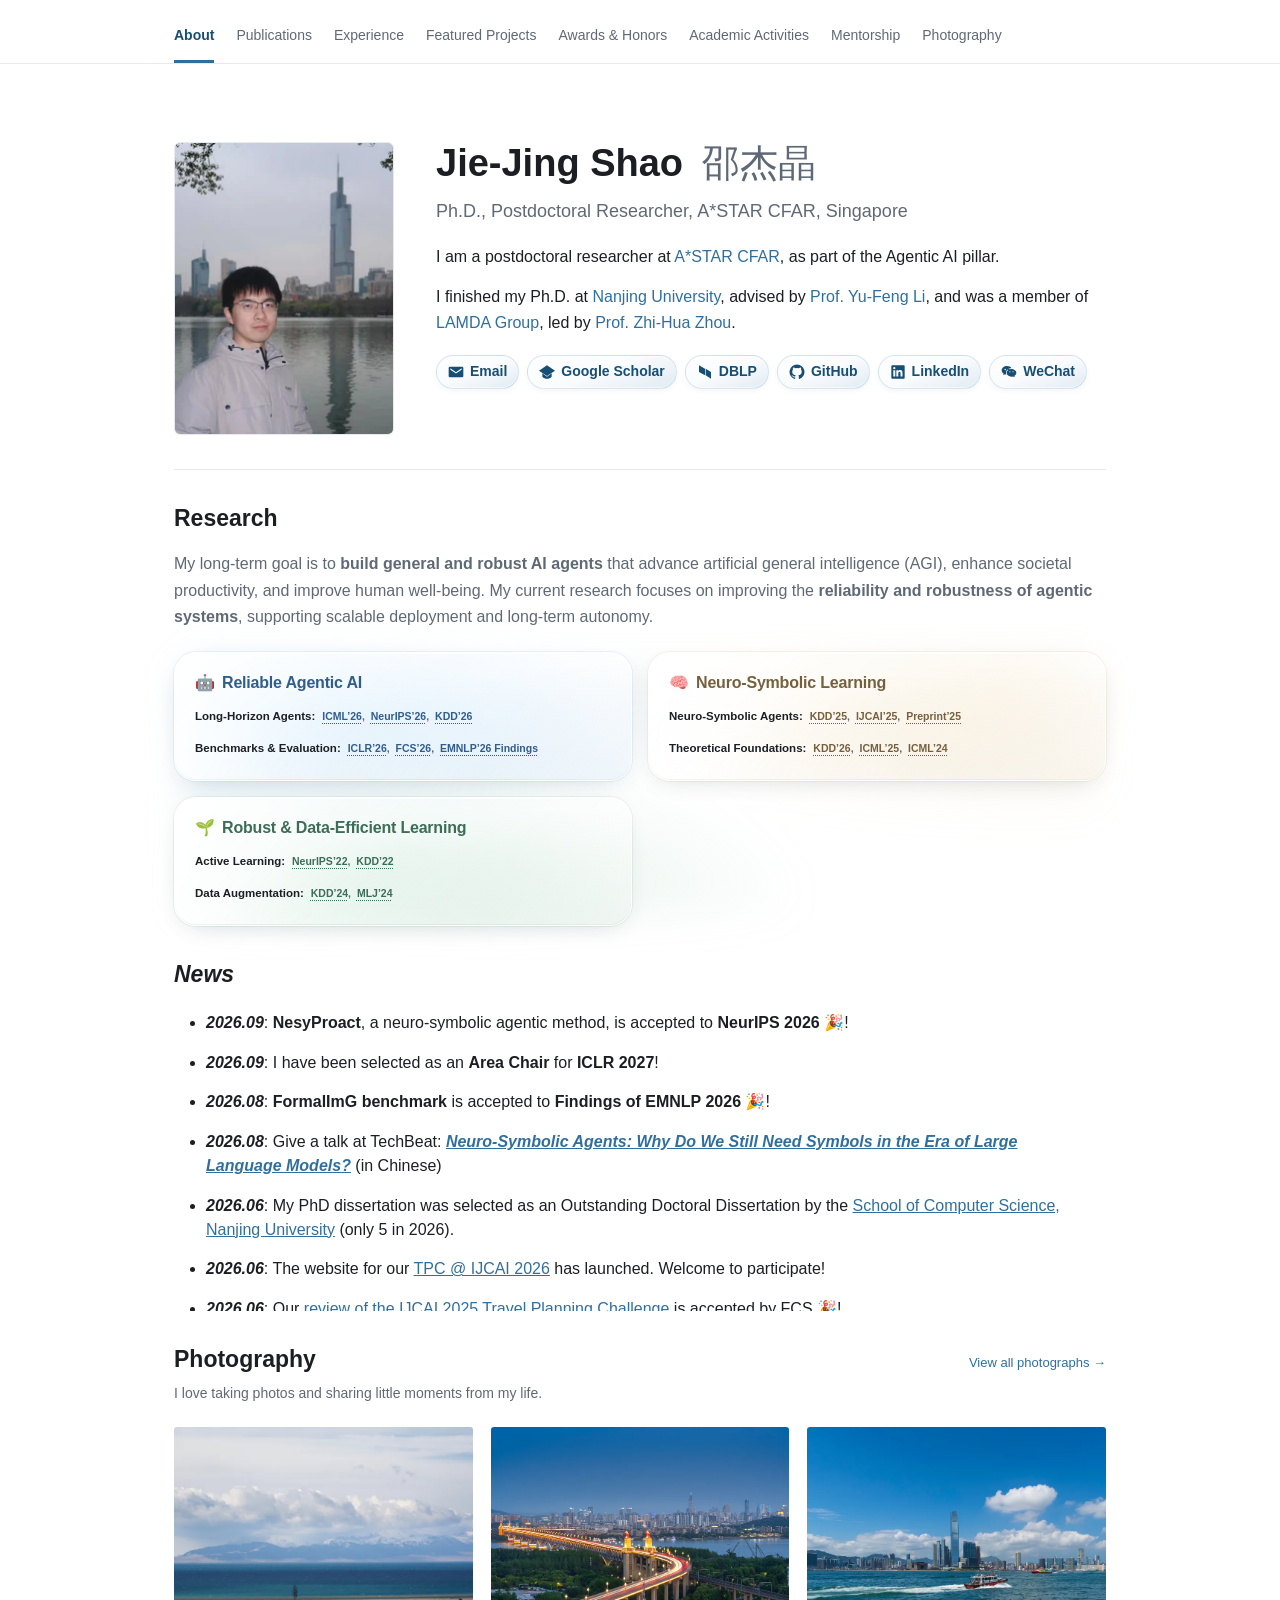
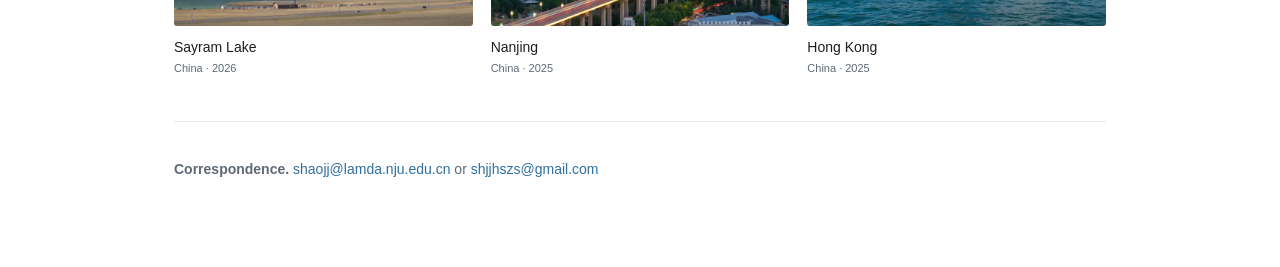
==== commit ce188fc3: "Hide recruitment section while recruiting is paused" ====
--- a/index.html
+++ b/index.html
@@ -1652,6 +1652,7 @@
         </div>
       </section>
 
+      <!-- Recruitment paused. Remove this comment to restore the section.
       <section id="opportunities" class="opportunities-section" aria-labelledby="opportunities-title">
         <div class="opportunities-heading">
           <h2 id="opportunities-title">Research Collaboration</h2>
@@ -1669,6 +1670,7 @@
           <a class="opportunities-secondary" href="#mentorship">See my mentorship <span aria-hidden="true">↗</span></a>
         </div>
       </section>
+      -->
 
       <section hidden id="experience">
         <h2>Work Experience</h2>
